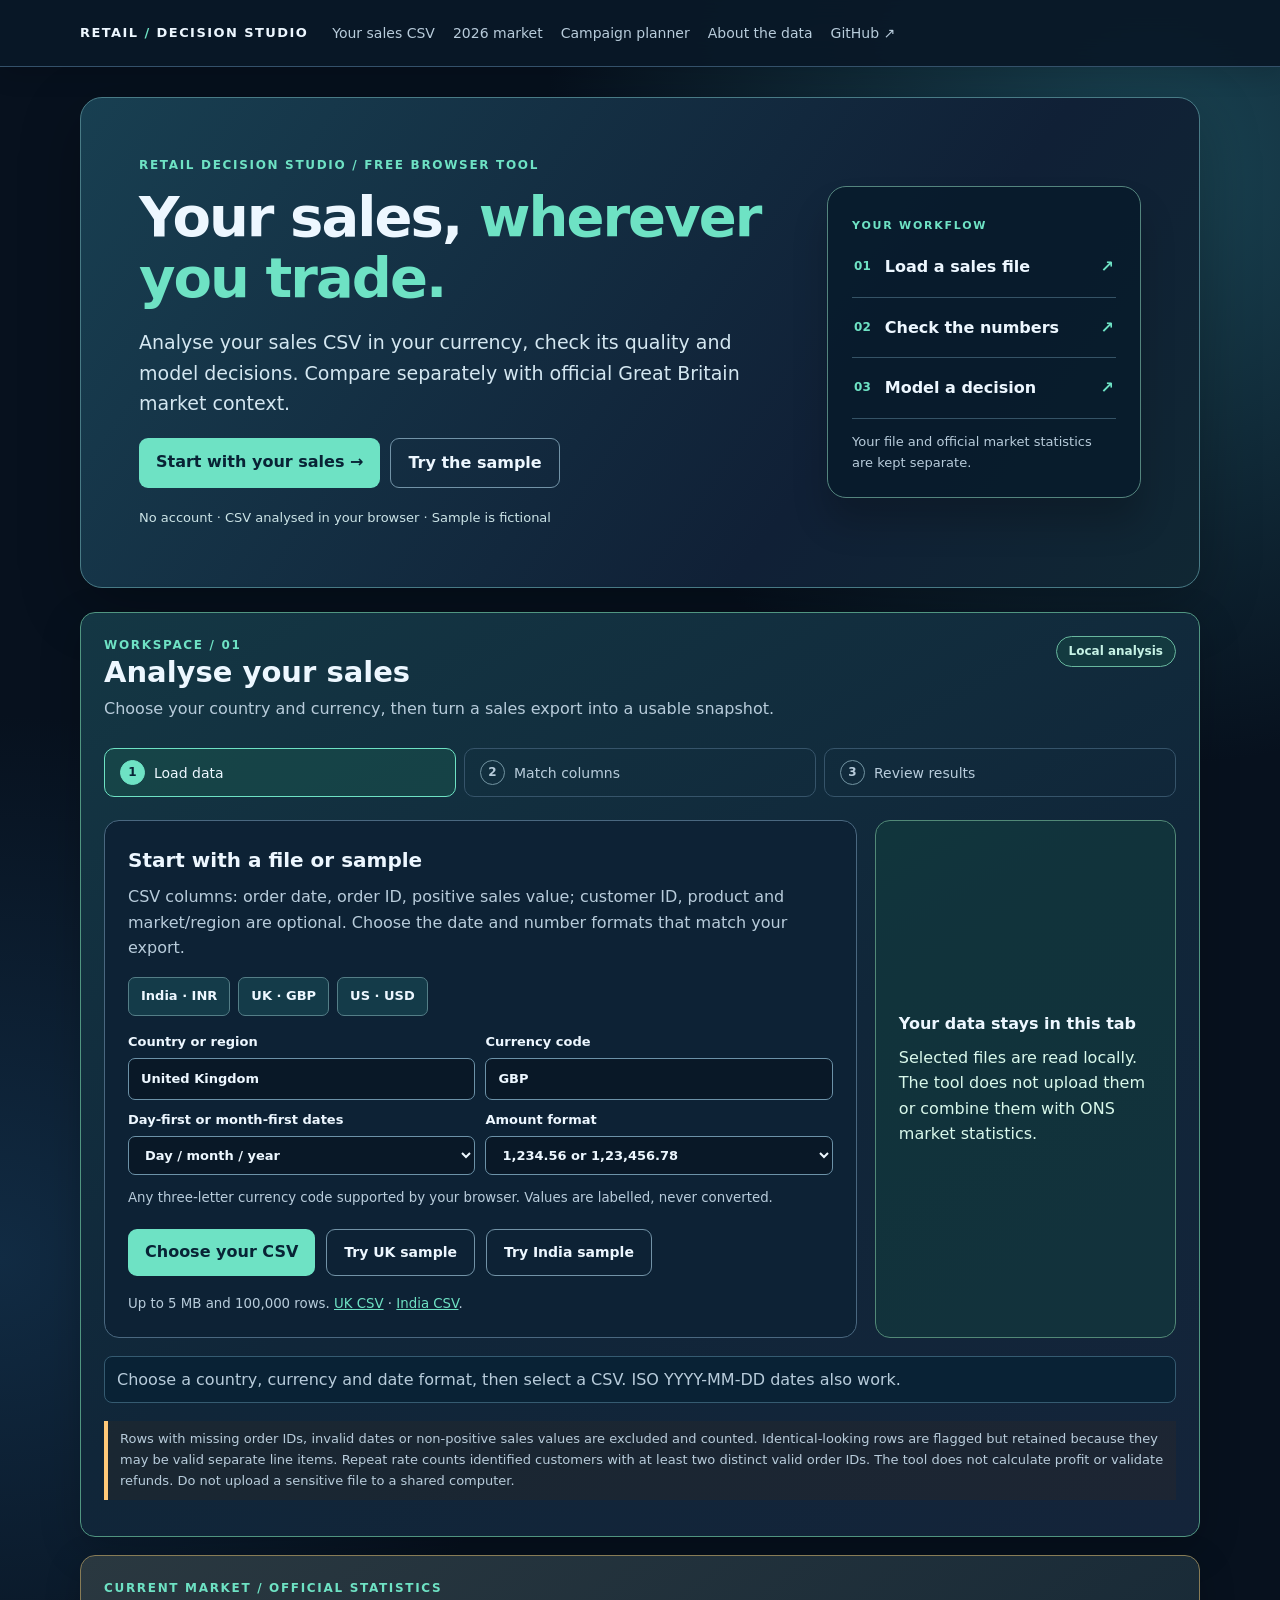
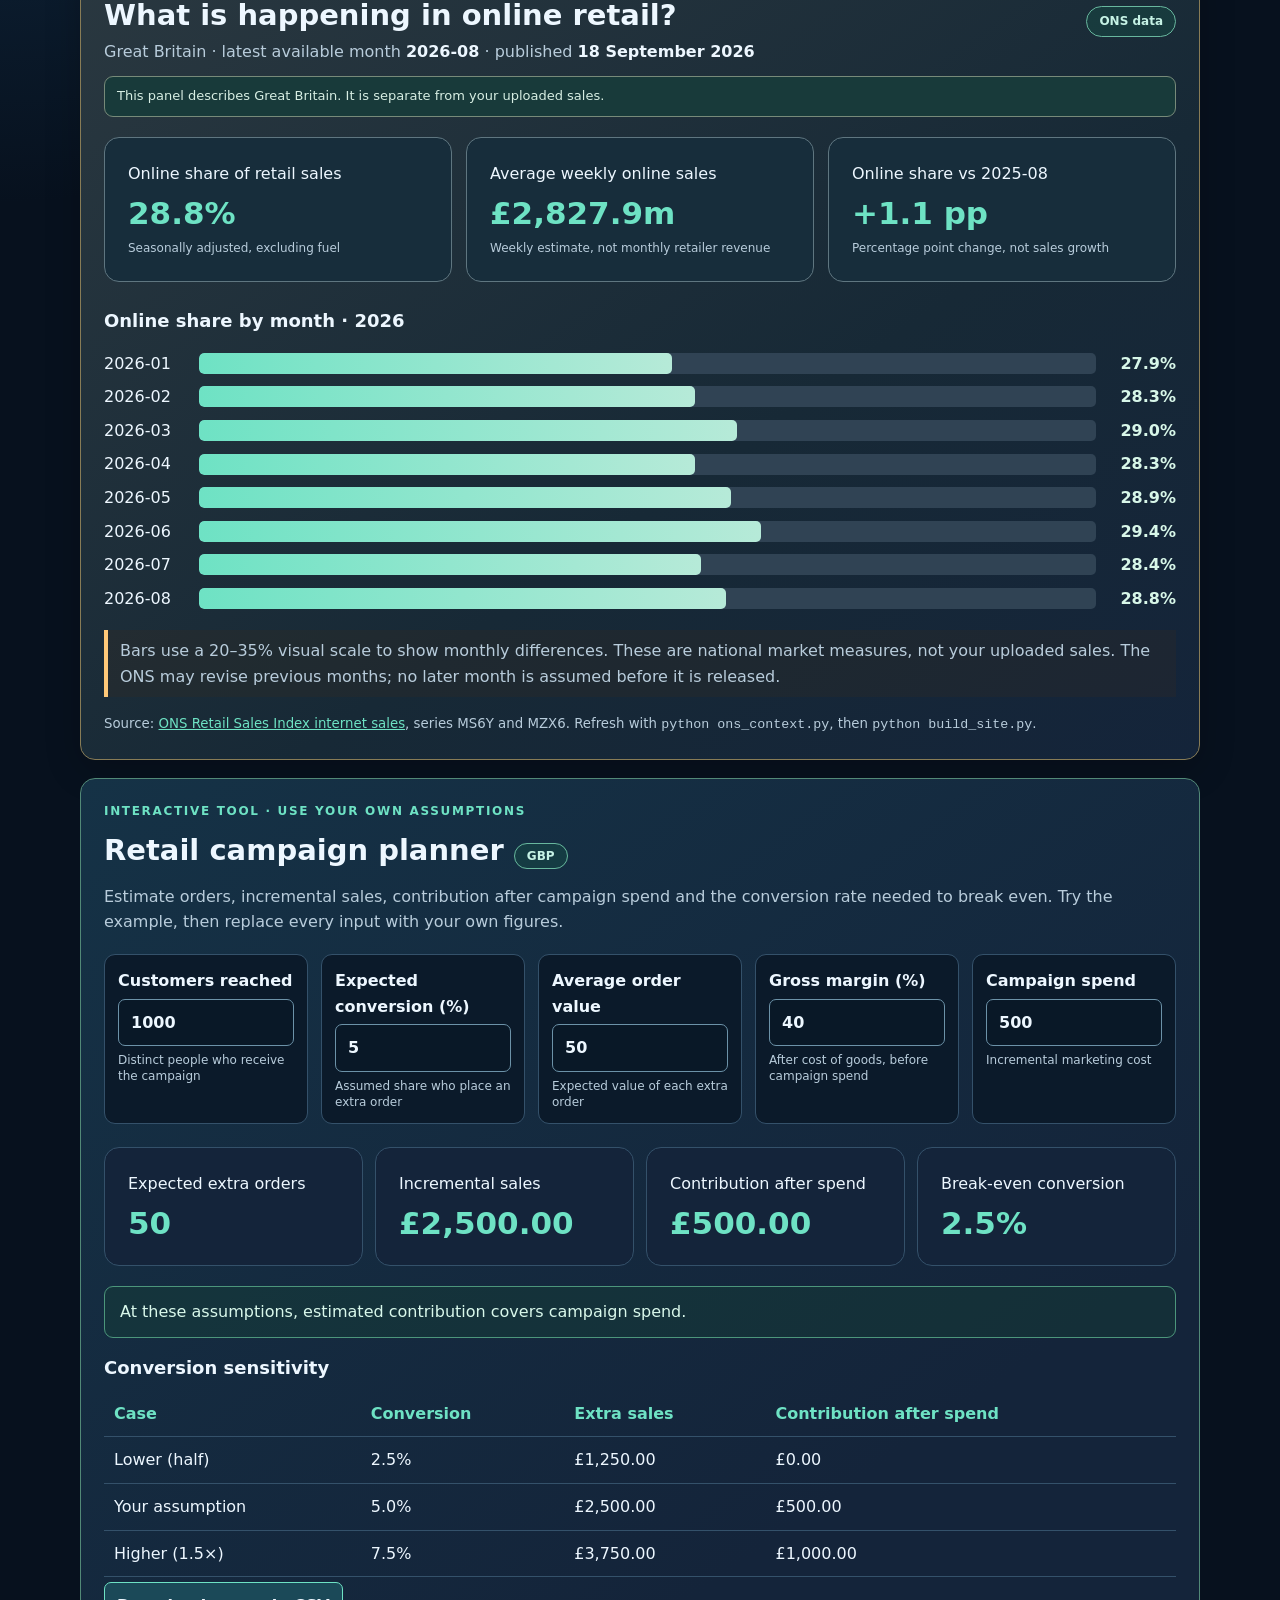
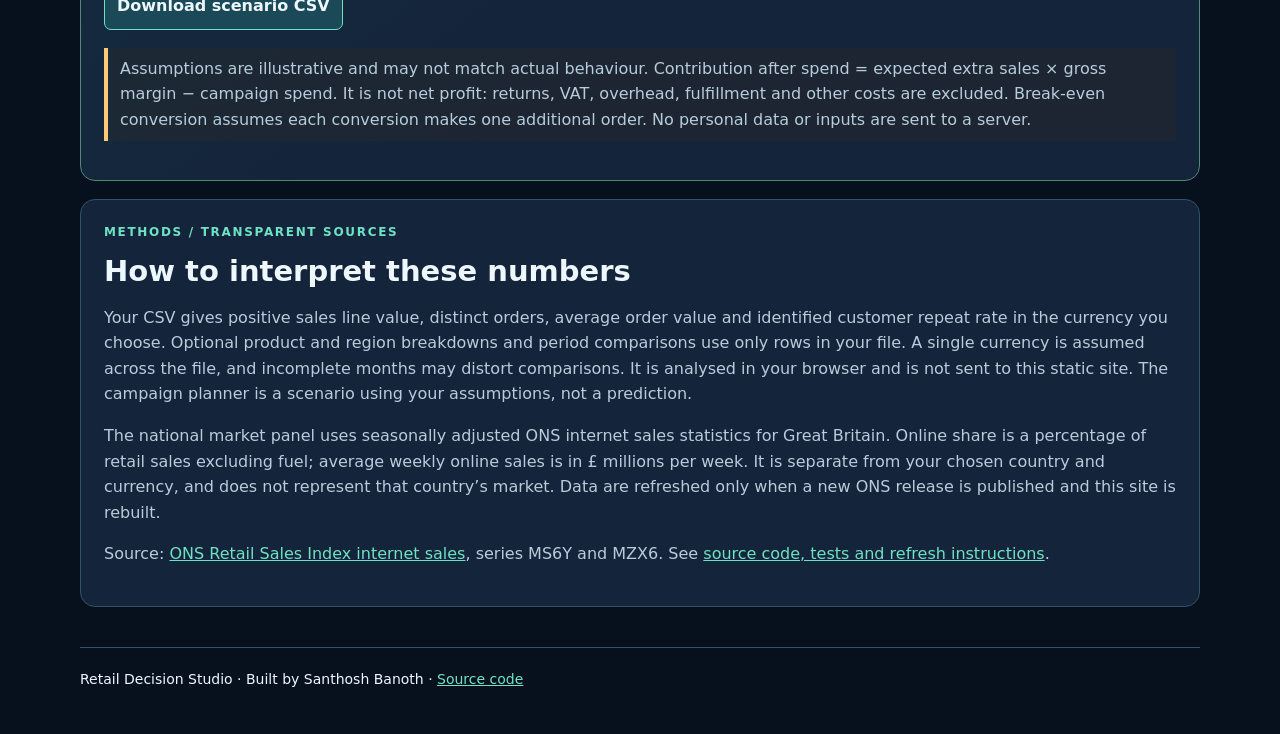
==== report.html @ 183ad66c "Add decision brief and product-region sales breakdowns" ====
<!doctype html><html lang="en"><head><meta charset="utf-8"><meta name="viewport" content="width=device-width, initial-scale=1"><meta name="description" content="Analyse sales from any country in your own currency, explore official Great Britain market context, and model a campaign scenario."><title>Retail Decision Studio · Your sales and current market</title><link rel="stylesheet" href="style.css?v=decision-2026-09"></head><body>
<a class="skip" href="#main">Skip to content</a><header class="topbar"><div class="topbar-inner"><a class="brand" href="#overview">RETAIL<span> / </span>DECISION STUDIO</a><nav aria-label="Main navigation"><a href="#your-data">Your sales CSV</a><a href="#current-market">2026 market</a><a href="#scenario">Campaign planner</a><a href="#about">About the data</a><a href="https://github.com/Banoth281/retail-growth-retention-decision-studio">GitHub ↗</a></nav></div></header>
<main id="main"><div class="hero" id="overview"><div class="hero-copy"><p class="eyebrow">Retail Decision Studio / free browser tool</p><h1>Your sales, <em>wherever you trade.</em></h1><p class="lede">Analyse your sales CSV in your currency, check its quality and model decisions. Compare separately with official Great Britain market context.</p><div class="actions"><a class="button" href="#your-data">Start with your sales →</a><a class="button secondary" href="#your-data" id="hero-sample">Try the sample</a></div><p class="hero-trust">No account · CSV analysed in your browser · Sample is fictional</p></div><div class="hero-preview" aria-label="What the product includes"><span class="preview-label">YOUR WORKFLOW</span><div class="preview-row"><span class="preview-index">01</span><span>Load a sales file</span><span class="preview-mark">↗</span></div><div class="preview-row"><span class="preview-index">02</span><span>Check the numbers</span><span class="preview-mark">↗</span></div><div class="preview-row"><span class="preview-index">03</span><span>Model a decision</span><span class="preview-mark">↗</span></div><p>Your file and official market statistics are kept separate.</p></div></div>
<section id="your-data" class="own-tool"><div class="section-heading"><div><p class="eyebrow">Workspace / 01</p><h2>Analyse your sales</h2><p>Choose your country and currency, then turn a sales export into a usable snapshot.</p></div><span class="tool-badge">Local analysis</span></div><ol class="steps" aria-label="Analysis steps"><li id="step-load" class="active"><span>1</span> Load data</li><li id="step-map"><span>2</span> Match columns</li><li id="step-review"><span>3</span> Review results</li></ol>
<div class="upload-panel"><div><h3>Start with a file or sample</h3><p>CSV columns: order date, order ID, positive sales value; customer ID, product and market/region are optional. Choose the date and number formats that match your export.</p><div class="preset-actions"><button type="button" data-country-preset="India" data-currency="INR" data-date-format="DMY">India · INR</button><button type="button" data-country-preset="United Kingdom" data-currency="GBP" data-date-format="DMY">UK · GBP</button><button type="button" data-country-preset="United States" data-currency="USD" data-date-format="MDY">US · USD</button></div><div class="global-fields"><label>Country or region<input id="country-name" type="text" value="United Kingdom" maxlength="80" placeholder="e.g. India"></label><label>Currency code<input id="currency-code" type="text" value="GBP" maxlength="3" placeholder="e.g. INR" aria-describedby="currency-help"></label><label>Day-first or month-first dates<select id="date-format"><option value="DMY">Day / month / year</option><option value="MDY">Month / day / year</option></select></label><label>Amount format<select id="number-format"><option value="dot">1,234.56 or 1,23,456.78</option><option value="comma">1.234,56</option></select></label></div><small id="currency-help">Any three-letter currency code supported by your browser. Values are labelled, never converted.</small><div class="upload-actions"><label class="file-button" for="sales-file">Choose your CSV<input id="sales-file" type="file" accept=".csv,text/csv"></label><button id="load-sample" class="button secondary" type="button">Try UK sample</button><button id="load-india-sample" class="button secondary" type="button">Try India sample</button></div><small>Up to 5 MB and 100,000 rows. <a href="sample_sales.csv" download>UK CSV</a> · <a href="sample_india_sales.csv" download>India CSV</a>.</small></div><div class="privacy"><strong>Your data stays in this tab</strong><p>Selected files are read locally. The tool does not upload them or combine them with ONS market statistics.</p></div></div>
<p id="csv-status" role="status" aria-live="polite">Choose a country, currency and date format, then select a CSV. ISO YYYY-MM-DD dates also work.</p>
<div id="csv-mapping" class="workspace-panel" hidden><p class="eyebrow">Step 2 / check the mapping</p><h3>Match your columns</h3><p>We made a best guess. Confirm each field before calculating.</p><div class="planner-fields"><label>Order date <select id="column-date"></select></label><label>Order ID <select id="column-order"></select></label><label>Sales value <select id="column-value"></select></label><label>Customer ID (optional) <select id="column-customer"></select></label><label>Product (optional) <select id="column-product"></select></label><label>Market / region (optional) <select id="column-market"></select></label></div><button id="own-run" type="button">Analyse sales →</button></div>
<div id="own-results" class="workspace-panel" hidden><div class="results-heading"><div><p class="eyebrow">Step 3 / decision snapshot</p><h3>Your sales summary</h3><small id="own-source"></small></div><span class="tool-badge">Ready to review</span></div><div class="planner-results"><div class="card">Positive sales value<div class="value" id="own-revenue"></div></div><div class="card">Distinct orders<div class="value" id="own-orders"></div></div><div class="card">Average order value<div class="value" id="own-aov"></div></div><div class="card">Identified customer repeat rate<div class="value" id="own-repeat"></div></div></div><p id="own-insight" class="planner-insight"></p><h3>Monthly positive sales value</h3><div id="own-bars" class="bars" role="img" aria-label="Monthly positive sales value from the selected CSV"></div><h3>Latest recorded periods</h3><p id="own-period" class="period-card"></p><div class="breakdown-grid"><div id="own-products-section" hidden><h3>Top products by sales value</h3><div class="table-scroll"><table><thead><tr><th>Product</th><th>Positive sales value</th></tr></thead><tbody id="own-products"></tbody></table></div></div><div id="own-markets-section" hidden><h3>Top markets / regions</h3><div class="table-scroll"><table><thead><tr><th>Market / region</th><th>Positive sales value</th></tr></thead><tbody id="own-markets"></tbody></table></div></div></div><h3>Data checks</h3><p id="own-quality"></p><div class="result-actions"><button id="own-export" type="button" disabled>Download monthly summary CSV</button><button id="own-brief" type="button" disabled>Download decision brief</button><button id="use-my-aov" class="button secondary" type="button">Use my order value in planner →</button></div></div>
<p class="note">Rows with missing order IDs, invalid dates or non-positive sales values are excluded and counted. Identical-looking rows are flagged but retained because they may be valid separate line items. Repeat rate counts identified customers with at least two distinct valid order IDs. The tool does not calculate profit or validate refunds. Do not upload a sensitive file to a shared computer.</p></section>
<section id="current-market" class="market-now"><div class="section-heading"><div><p class="eyebrow">Current market / official statistics</p><h2>What is happening in online retail?</h2><p>Great Britain · latest available month <strong>2026-08</strong> · published <strong>18 September 2026</strong></p></div><span class="tool-badge">ONS data</span></div><p id="market-scope" class="market-scope">This panel describes Great Britain. It is separate from your uploaded sales.</p><div class="cards"><div class="card">Online share of retail sales<div class="value">28.8%</div><small>Seasonally adjusted, excluding fuel</small></div><div class="card">Average weekly online sales<div class="value">£2,827.9m</div><small>Weekly estimate, not monthly retailer revenue</small></div><div class="card">Online share vs 2025-08<div class="value">+1.1 pp</div><small>Percentage point change, not sales growth</small></div></div><h3>Online share by month · 2026</h3><div class="bars" role="img" aria-label="ONS online share of retail sales by month in 2026, bar scale 20 to 35 percent"><div class="barrow"><span>2026-01</span><div class="bartrack"><div class="barfill" style="width:52.7%"></div></div><span class="barvalue">27.9%</span></div><div class="barrow"><span>2026-02</span><div class="bartrack"><div class="barfill" style="width:55.3%"></div></div><span class="barvalue">28.3%</span></div><div class="barrow"><span>2026-03</span><div class="bartrack"><div class="barfill" style="width:60.0%"></div></div><span class="barvalue">29.0%</span></div><div class="barrow"><span>2026-04</span><div class="bartrack"><div class="barfill" style="width:55.3%"></div></div><span class="barvalue">28.3%</span></div><div class="barrow"><span>2026-05</span><div class="bartrack"><div class="barfill" style="width:59.3%"></div></div><span class="barvalue">28.9%</span></div><div class="barrow"><span>2026-06</span><div class="bartrack"><div class="barfill" style="width:62.7%"></div></div><span class="barvalue">29.4%</span></div><div class="barrow"><span>2026-07</span><div class="bartrack"><div class="barfill" style="width:56.0%"></div></div><span class="barvalue">28.4%</span></div><div class="barrow"><span>2026-08</span><div class="bartrack"><div class="barfill" style="width:58.7%"></div></div><span class="barvalue">28.8%</span></div></div><p class="note">Bars use a 20–35% visual scale to show monthly differences. These are national market measures, not your uploaded sales. The ONS may revise previous months; no later month is assumed before it is released.</p><small>Source: <a href="https://www.ons.gov.uk/businessindustryandtrade/retailindustry/datasets/retailsalesindexinternetsales">ONS Retail Sales Index internet sales</a>, series MS6Y and MZX6. Refresh with <code>python ons_context.py</code>, then <code>python build_site.py</code>.</small></section>
<section id="scenario" class="planner"><p class="eyebrow">Interactive tool · use your own assumptions</p><h2>Retail campaign planner <span id="planner-currency" class="tool-badge">GBP</span></h2><p>Estimate orders, incremental sales, contribution after campaign spend and the conversion rate needed to break even. Try the example, then replace every input with your own figures.</p>
<div class="planner-fields"><label>Customers reached<input id="reached" type="number" min="0" max="10000000" step="1" value="1000"><small>Distinct people who receive the campaign</small></label><label>Expected conversion (%)<input id="conversion" type="number" min="0" max="100" step="0.1" value="5"><small>Assumed share who place an extra order</small></label><label>Average order value <input id="basket" type="number" min="0" max="1000000" step="0.01" value="50"><small>Expected value of each extra order</small></label><label>Gross margin (%)<input id="margin" type="number" min="0" max="100" step="0.1" value="40"><small>After cost of goods, before campaign spend</small></label><label>Campaign spend <input id="spend" type="number" min="0" max="100000000" step="0.01" value="500"><small>Incremental marketing cost</small></label></div>
<p id="planner-error" role="alert" hidden>Enter valid numbers within the ranges shown.</p><div class="planner-results" aria-live="polite"><div class="card">Expected extra orders<div id="orders" class="value">50</div></div><div class="card">Incremental sales<div id="estimate" class="value">£2,500.00</div></div><div class="card">Contribution after spend<div id="net" class="value">£500.00</div></div><div class="card">Break-even conversion<div id="break-even" class="value">2.5%</div></div></div><p id="planner-insight" class="planner-insight">At these assumptions, estimated contribution covers campaign spend.</p>
<h3>Conversion sensitivity</h3><div class="table-scroll"><table><thead><tr><th>Case</th><th>Conversion</th><th>Extra sales</th><th>Contribution after spend</th></tr></thead><tbody id="sensitivity"></tbody></table></div><button id="planner-export" type="button">Download scenario CSV</button><p class="note">Assumptions are illustrative and may not match actual behaviour. Contribution after spend = expected extra sales × gross margin − campaign spend. It is not net profit: returns, VAT, overhead, fulfillment and other costs are excluded. Break-even conversion assumes each conversion makes one additional order. No personal data or inputs are sent to a server.</p></section>
<section id="about"><p class="eyebrow">Methods / transparent sources</p><h2>How to interpret these numbers</h2><p>Your CSV gives positive sales line value, distinct orders, average order value and identified customer repeat rate in the currency you choose. Optional product and region breakdowns and period comparisons use only rows in your file. A single currency is assumed across the file, and incomplete months may distort comparisons. It is analysed in your browser and is not sent to this static site. The campaign planner is a scenario using your assumptions, not a prediction.</p><p>The national market panel uses seasonally adjusted ONS internet sales statistics for Great Britain. Online share is a percentage of retail sales excluding fuel; average weekly online sales is in £ millions per week. It is separate from your chosen country and currency, and does not represent that country’s market. Data are refreshed only when a new ONS release is published and this site is rebuilt.</p><p>Source: <a href="https://www.ons.gov.uk/businessindustryandtrade/retailindustry/datasets/retailsalesindexinternetsales">ONS Retail Sales Index internet sales</a>, series MS6Y and MZX6. See <a href="https://github.com/Banoth281/retail-growth-retention-decision-studio">source code, tests and refresh instructions</a>.</p></section></main><footer>Retail Decision Studio · Built by Santhosh Banoth · <a href="https://github.com/Banoth281/retail-growth-retention-decision-studio">Source code</a></footer><script src="campaign.js?v=decision-2026-09"></script><script src="your_data.js?v=decision-2026-09"></script></body></html>
---- style.css ----
:root{color-scheme:dark;--bg:#07111e;--surface:#14243a;--surface2:#1b3048;--line:#34516a;--text:#edf7ff;--muted:#b8ccdb;--accent:#6ee2c4;--amber:#ffc979}
*{box-sizing:border-box}html{scroll-behavior:smooth;scroll-padding-top:92px}body{margin:0;background:radial-gradient(circle at 86% 0%,#153450 0,transparent 36rem),var(--bg);color:var(--text);font:16px/1.6 system-ui,-apple-system,Segoe UI,sans-serif}main,.topbar-inner,footer{width:min(1120px,calc(100% - 40px));margin:auto}a{color:var(--accent)}a:hover{text-decoration-thickness:2px}a:focus-visible,button:focus-visible,select:focus-visible,input:focus-visible{outline:3px solid var(--amber);outline-offset:3px}.skip{position:absolute;left:-9999px;top:10px;background:var(--accent);color:#062338;padding:10px;z-index:20}.skip:focus{left:10px}.topbar{position:sticky;top:0;z-index:10;background:#091827ee;border-bottom:1px solid var(--line);backdrop-filter:blur(14px)}.topbar-inner{display:flex;align-items:center;gap:24px;min-height:66px}.brand{color:var(--text);font-weight:800;text-decoration:none;white-space:nowrap;letter-spacing:.02em}.brand span{color:var(--accent)}nav{display:flex;gap:18px;align-items:center;overflow-x:auto;white-space:nowrap}nav a{color:var(--muted);text-decoration:none;font-size:14px}nav a:hover{color:var(--accent)}.hero{margin:45px 0 30px;padding:42px;border:1px solid var(--line);border-radius:22px;background:linear-gradient(125deg,#193854,#102034 68%,#152b3d);box-shadow:0 18px 60px #0004}.eyebrow{font-size:12px;font-weight:800;letter-spacing:.14em;text-transform:uppercase;color:var(--accent);margin:0 0 12px}h1{font-size:clamp(32px,5vw,56px);line-height:1.08;letter-spacing:-.035em;margin:0 0 16px;max-width:780px}h2{font-size:clamp(23px,3vw,29px);line-height:1.2;margin:0 0 13px}h3{margin:0 0 8px;font-size:18px}.lede{font-size:19px;max-width:760px;color:#d4e7f1}.taglist,.actions{display:flex;gap:10px;flex-wrap:wrap;margin:20px 0}.tag{padding:5px 11px;border:1px solid #5c8498;border-radius:100px;color:#d6e7ee;font-size:13px}.button{display:inline-block;padding:11px 17px;background:var(--accent);color:#082335;border-radius:9px;text-decoration:none;font-weight:750}.button.secondary{background:transparent;color:var(--text);border:1px solid #7293a7}.button:hover{filter:brightness(1.12)}.section-lead{color:var(--muted)}.cards{display:flex;flex-wrap:wrap;gap:14px}.card,section{background:var(--surface);border:1px solid var(--line);border-radius:15px;padding:23px;margin:18px 0}.cards .card{min-width:190px;flex:1;margin:0}.value{font-size:clamp(24px,3vw,31px);line-height:1.25;color:var(--accent);font-weight:800;margin-top:7px;word-break:break-word}.summary-grid{display:grid;grid-template-columns:repeat(3,minmax(0,1fr));gap:14px}.summary-grid article{border:1px solid var(--line);border-radius:13px;padding:20px;background:var(--surface2)}.summary-grid p{margin:0;color:var(--muted)}.summary-grid .number{color:var(--accent);font-size:13px;font-weight:800;letter-spacing:.12em}p,small{color:var(--muted)}strong{color:var(--text)}small{display:block;line-height:1.6}img{width:100%;height:auto;border-radius:8px}.table-scroll{overflow-x:auto}table{border-collapse:collapse;width:100%;min-width:560px}th,td{padding:10px;border-bottom:1px solid var(--line);text-align:left}th{color:var(--accent)}.note{border-left:4px solid var(--amber);padding:8px 12px;background:#342a2044}.bars{display:grid;gap:8px;margin:15px 0}.barrow{display:grid;grid-template-columns:80px 1fr 130px;gap:10px;align-items:center}.bartrack{height:16px;background:#30435c;border-radius:5px;overflow:hidden}.barfill{height:100%;background:var(--accent);border-radius:5px}.barvalue{text-align:right;font-variant-numeric:tabular-nums}label{display:block;margin:12px 0;font-weight:650}input,select,button{display:block;margin-top:5px;padding:10px 12px;background:#091827;color:var(--text);border:1px solid #6c92a8;border-radius:7px;font:inherit}input{width:170px;max-width:100%}select{min-width:160px;max-width:100%}button{cursor:pointer;background:#1b4958;border-color:var(--accent);font-weight:700}.estimate{font-size:28px;color:var(--accent);font-weight:800}footer{border-top:1px solid var(--line);margin-top:40px;padding:20px 0 45px;font-size:14px}
@media(max-width:720px){main,.topbar-inner,footer{width:min(100% - 28px,1120px)}.topbar-inner{display:block;padding:10px 0}.brand{display:block;margin-bottom:4px}nav{gap:15px;padding-bottom:4px}.hero{padding:25px;margin-top:22px}.summary-grid{grid-template-columns:1fr}.barrow{grid-template-columns:65px 1fr 90px;gap:5px;font-size:12px}.card,section{padding:18px}.cards .card{min-width:145px}}
@media(prefers-reduced-motion:reduce){html{scroll-behavior:auto}}
.planner{background:linear-gradient(145deg,#153246,#14243a 70%);border-color:#528977}.planner-fields{display:grid;grid-template-columns:repeat(auto-fit,minmax(175px,1fr));gap:13px}.planner-fields label{margin:3px 0;padding:13px;border:1px solid var(--line);border-radius:11px;background:#0b1a2a}.planner-fields small{font-size:12px;font-weight:400;line-height:1.35;margin-top:6px}.planner-fields input{width:100%}.planner-results{display:grid;grid-template-columns:repeat(auto-fit,minmax(180px,1fr));gap:12px;margin:20px 0}.planner-results .card{margin:0;min-width:0}.planner-insight{border:1px solid #4c967b;border-radius:9px;background:#16463355;padding:12px 15px;color:#d9f8eb}.planner-insight.negative{border-color:#bb7466;background:#5b2d2d66;color:#ffe5dc}button:disabled{opacity:.5;cursor:not-allowed}#planner-error{color:#ffd5cb;font-weight:700}.planner .note{margin-top:18px}
.own-tool{border-color:#5486a2;background:linear-gradient(145deg,#16354b,#14243a 70%)}.upload-row{display:flex;flex-wrap:wrap;align-items:center;gap:20px}.upload-row label{flex:1;min-width:250px}.upload-row input[type=file]{width:100%;max-width:500px;font-size:14px}.privacy{flex:1;min-width:230px;padding:12px;border:1px solid #528977;border-radius:9px;color:#d9f8eb}#csv-status{padding:10px 12px;background:#092235;border-radius:8px}#csv-status.negative{color:#ffd5cb;background:#522c2c}.own-tool .planner-fields{margin:12px 0}.own-tool .planner-fields select{width:100%;min-width:0}.own-tool .planner-results{margin-top:16px}.own-tool .note{margin-top:18px}[hidden]{display:none!important}
/* Product workspace */
body{background:radial-gradient(circle at 90% 4%,#1a4453 0,transparent 38rem),radial-gradient(circle at 0 32%,#112b43 0,transparent 34rem),var(--bg)}
.brand{font-size:13px;letter-spacing:.11em}.topbar{box-shadow:0 8px 24px #0002}
.hero{display:grid;grid-template-columns:minmax(0,1.35fr) minmax(260px,.65fr);gap:36px;align-items:center;margin:30px 0 24px;padding:clamp(28px,5vw,58px);background:linear-gradient(125deg,#183f51,#102036 68%,#102733);border-color:#497b86}
.hero h1{max-width:680px}.hero h1 em{color:var(--accent);font-style:normal}.hero .lede{max-width:650px}.hero-trust{font-size:13px;color:#cce4e7;margin:16px 0 0}
.hero-preview{background:#071a2bcf;border:1px solid #54857e;border-radius:19px;padding:24px;box-shadow:0 25px 35px #0003}.preview-label{color:var(--accent);font-size:11px;font-weight:800;letter-spacing:.16em}.preview-row{display:flex;align-items:center;gap:14px;padding:17px 2px;border-bottom:1px solid #355366;font-weight:700}.preview-index{color:var(--accent);font-size:12px}.preview-mark{margin-left:auto;color:var(--accent)}.hero-preview p{font-size:13px;margin-bottom:0}
.own-tool{border-color:#519681;background:linear-gradient(150deg,#143744,#102639 54%,#14243a);box-shadow:0 12px 42px #0003}.section-heading,.results-heading{display:flex;justify-content:space-between;align-items:start;gap:18px}.section-heading p{margin:0}.section-heading h2{margin-bottom:6px}.tool-badge{white-space:nowrap;border:1px solid #68b79e;color:#c6f2e5;background:#164b4480;border-radius:99px;padding:5px 12px;font-size:12px;font-weight:700}
.steps{display:grid;grid-template-columns:repeat(3,1fr);padding:0;margin:27px 0 23px;list-style:none;gap:8px}.steps li{display:flex;align-items:center;gap:9px;padding:11px 15px;color:#b8ccdb;border:1px solid #36546a;border-radius:10px;font-size:14px}.steps li span{display:inline-grid;place-items:center;width:25px;height:25px;flex:none;border-radius:50%;border:1px solid #7193a1;font-size:12px;font-weight:800}.steps .active{color:#edf7ff;border-color:#6ee2c4;background:#19534d88}.steps .active span,.steps .complete span{background:var(--accent);color:#082335;border-color:var(--accent)}
.upload-panel{display:grid;grid-template-columns:minmax(0,1.5fr) minmax(215px,.6fr);gap:18px;align-items:stretch}.upload-panel>div:first-child,.workspace-panel{border:1px solid #4a6880;border-radius:15px;background:#0d2235;padding:23px}.upload-panel h3{font-size:20px}.upload-panel p{margin:6px 0 14px}.upload-actions,.result-actions{display:flex;align-items:center;gap:11px;flex-wrap:wrap;margin:17px 0}.file-button{position:relative;overflow:hidden;display:inline-flex;align-items:center;min-height:47px;margin:0;padding:9px 17px;border-radius:9px;background:var(--accent);color:#082335;font-weight:800;cursor:pointer}.file-button input{position:absolute;inset:0;width:100%!important;max-width:none!important;height:100%;opacity:0;cursor:pointer}.file-button:focus-within{outline:3px solid var(--amber);outline-offset:3px}.upload-actions button,.result-actions button{margin:0;min-height:47px}.upload-panel .privacy{min-width:0;margin:0;background:#12463f66;border-radius:15px;padding:23px;display:flex;flex-direction:column;justify-content:center}.privacy p{color:#d9f8eb;margin:8px 0 0}.upload-panel small{margin-top:8px}.workspace-panel{margin:18px 0;scroll-margin-top:90px}.workspace-panel>p:not(.eyebrow){margin-top:0}.workspace-panel .planner-fields label{background:#102c3b}.results-heading h3{font-size:22px;margin:0}.own-tool .planner-results .card{background:#193951}.own-tool #own-bars{margin:20px 0 28px}.own-tool #own-quality{background:#112c3a;border:1px solid #365c67;border-radius:10px;padding:14px}.own-tool #csv-status{border:1px solid #355b71;margin:18px 0}.own-tool .note{font-size:13px}.own-tool button.button.secondary{color:var(--text);background:transparent}
@media(max-width:820px){.hero{grid-template-columns:1fr}.hero-preview{display:none}.upload-panel{grid-template-columns:1fr}.steps li{padding:10px;font-size:12px}.section-heading,.results-heading{flex-wrap:wrap}}
@media(max-width:520px){.steps{gap:5px}.steps li{display:block;text-align:center;line-height:1.25}.steps li span{margin:0 auto 6px}.upload-panel>div:first-child,.workspace-panel{padding:17px}.upload-actions>*{width:100%;justify-content:center}.result-actions>*{width:100%}}
.market-now{border-color:#887c56;background:linear-gradient(145deg,#2a3840,#172936 60%,#14243a);box-shadow:0 10px 36px #0003}.market-now .section-heading{align-items:center}.market-now .cards{margin:20px 0 25px}.market-now .card{background:#172d3b;border-color:#5f7680}.market-now .card small{font-size:12px;margin-top:6px}.market-now h3{margin-top:20px}.market-now .bartrack{height:21px;background:#304354}.market-now .barfill{background:linear-gradient(90deg,#6ee2c4,#b6ead8)}.market-now .barrow{grid-template-columns:85px 1fr 70px}.market-now .barvalue{font-weight:750;color:#d8f7e9}.market-now .note{margin-top:19px}
.preset-actions{display:flex;flex-wrap:wrap;gap:8px;margin:16px 0}.preset-actions button{margin:0;padding:8px 12px;border-color:#547e87;background:#143b49;font-size:13px}.preset-actions button:hover{background:#1b5d5a}.global-fields{display:grid;grid-template-columns:repeat(2,minmax(0,1fr));gap:10px;margin:12px 0}.global-fields label{margin:0;font-size:13px;font-weight:700}.global-fields input,.global-fields select{width:100%;min-width:0;max-width:none}.global-fields #currency-code{text-transform:uppercase}.upload-panel .upload-actions{margin-top:20px}.upload-panel .upload-actions button{font-size:14px}.own-tool #own-bars .barrow{grid-template-columns:80px 1fr 150px}
@media(max-width:520px){.global-fields{grid-template-columns:1fr}.own-tool #own-bars .barrow{grid-template-columns:65px 1fr 96px}}
.market-scope{margin:12px 0;padding:9px 12px;border:1px solid #778a79;border-radius:9px;background:#183a3a;color:#d7eee3;font-size:13px}

.period-card{border:1px solid #4e8b87;background:#143c46;padding:16px;border-radius:12px;color:#e4f5f4}.breakdown-grid{display:grid;grid-template-columns:repeat(auto-fit,minmax(280px,1fr));gap:18px;margin:20px 0}.breakdown-grid>div{background:#102c3b;padding:17px;border:1px solid #3b6370;border-radius:12px}.breakdown-grid table{min-width:0}.breakdown-grid td:last-child{text-align:right;font-variant-numeric:tabular-nums}.breakdown-grid th:last-child{text-align:right}.breakdown-grid td{overflow-wrap:anywhere}
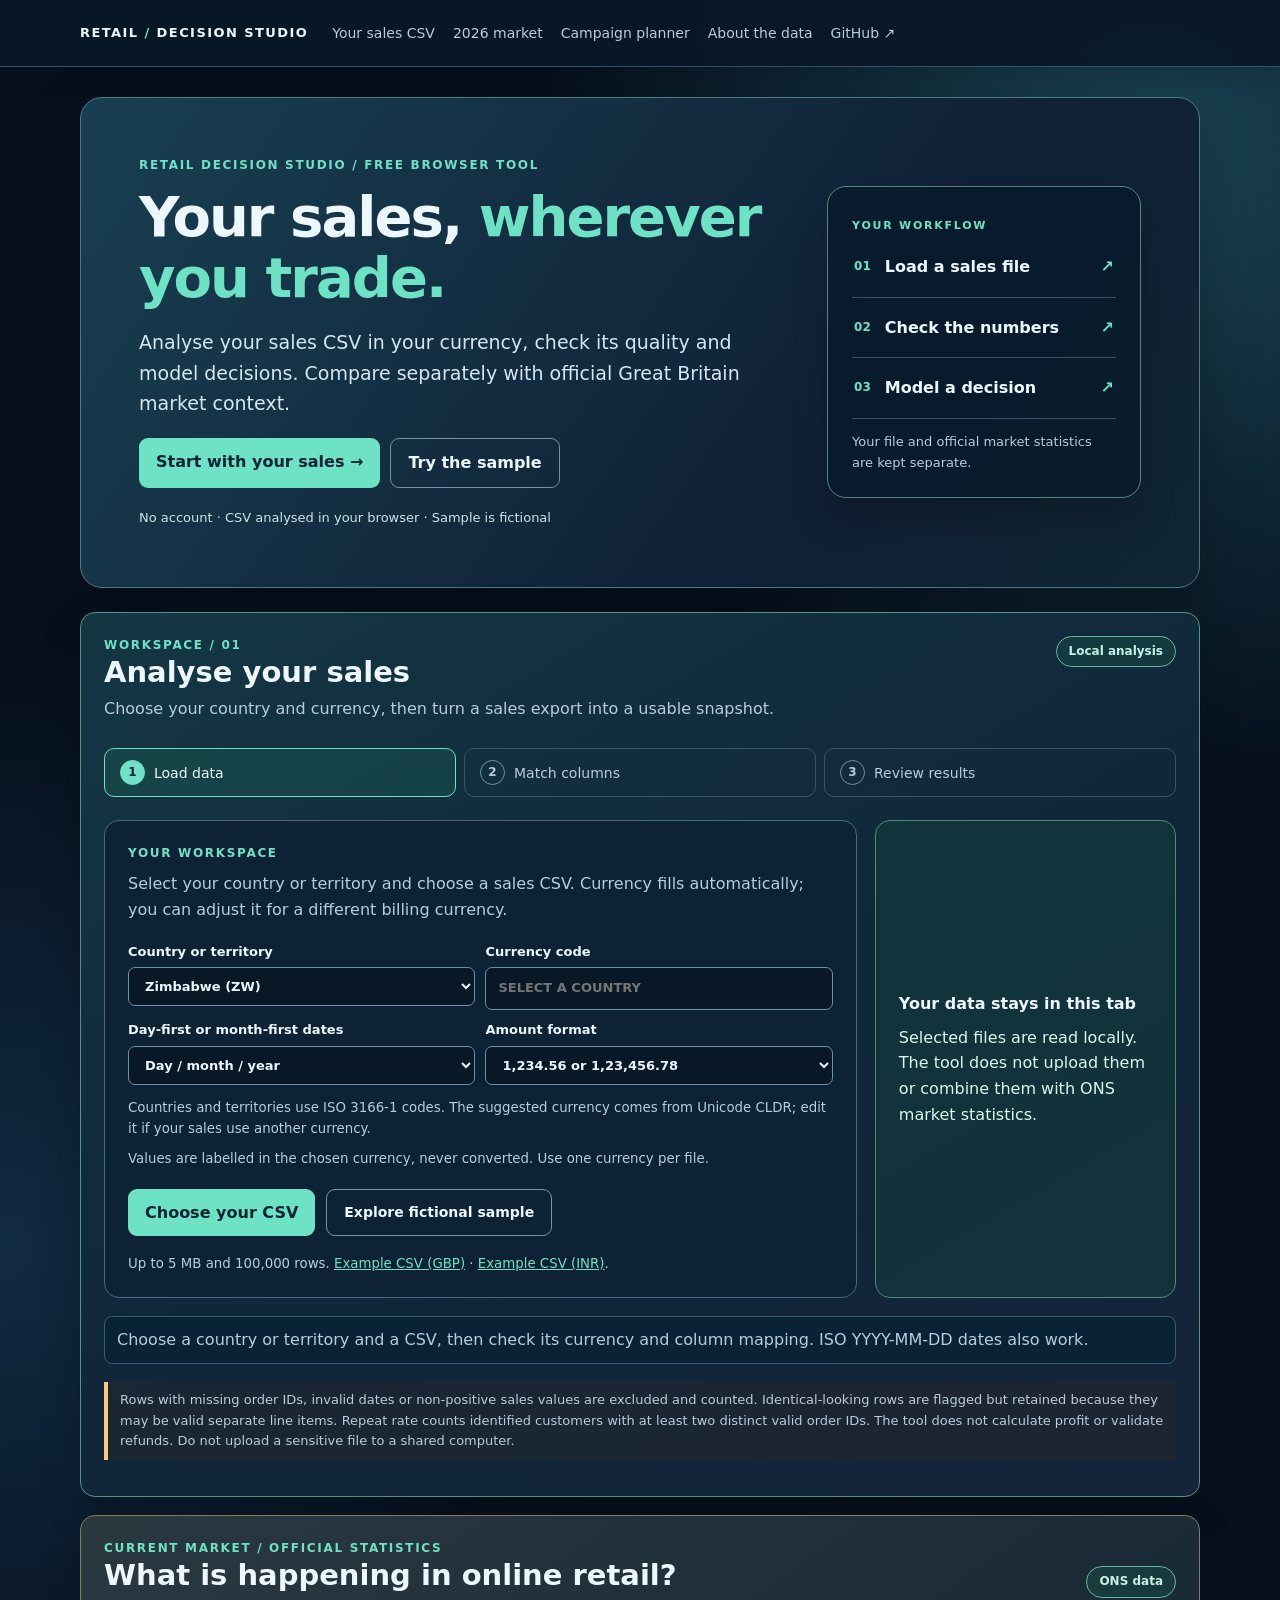
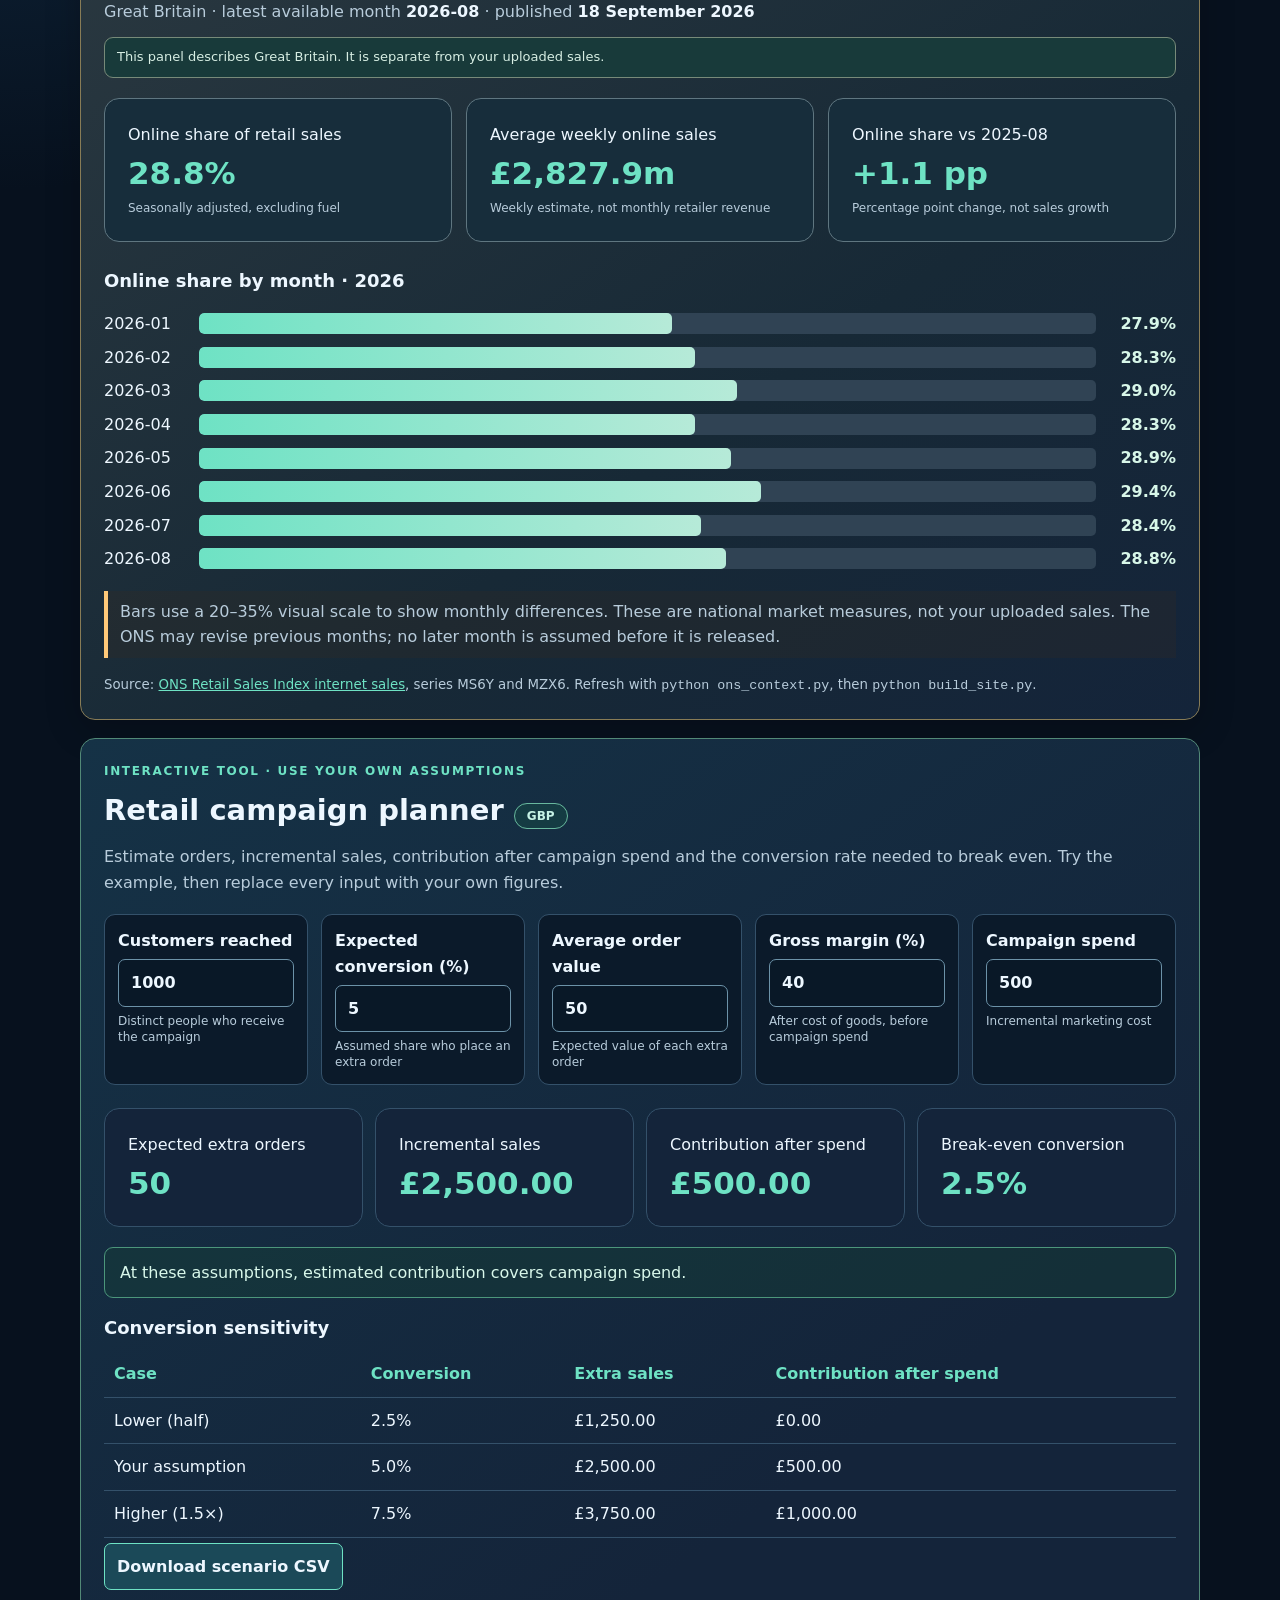
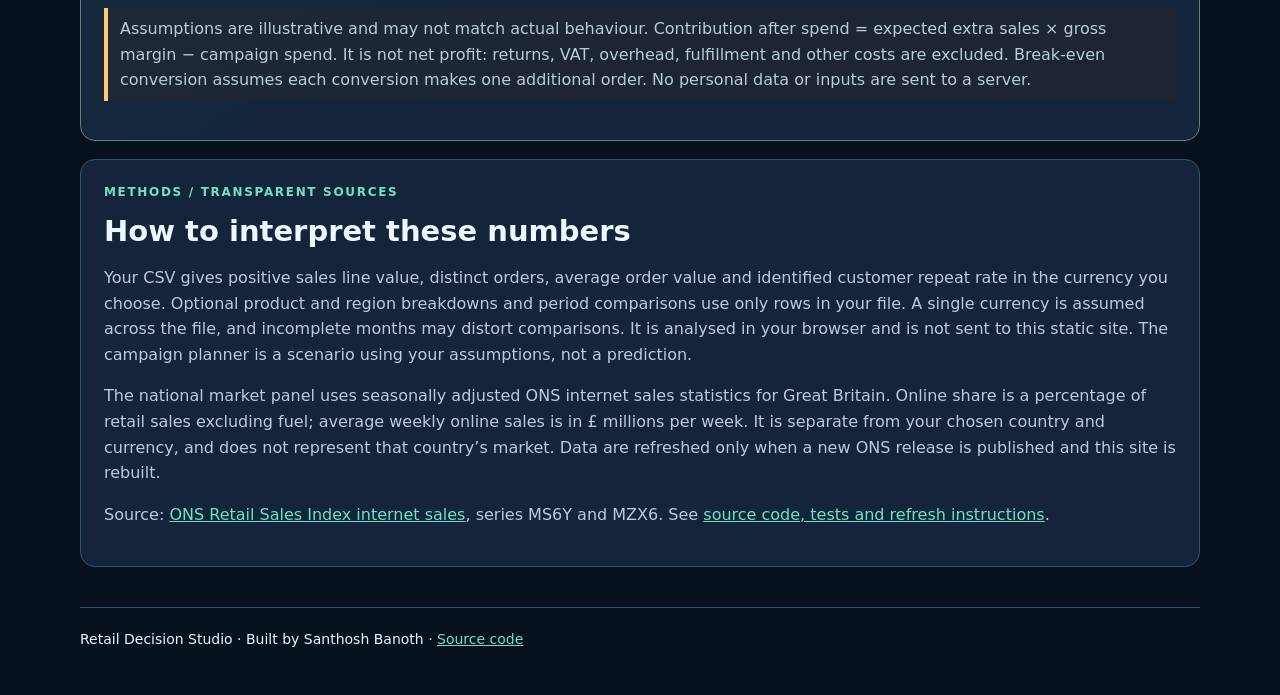
==== commit 4a614bd5: "Offer all countries with automatic editable currency suggestions" ====
--- a/report.html
+++ b/report.html
@@ -1,9 +1,9 @@
-<!doctype html><html lang="en"><head><meta charset="utf-8"><meta name="viewport" content="width=device-width, initial-scale=1"><meta name="description" content="Analyse sales from any country in your own currency, explore official Great Britain market context, and model a campaign scenario."><title>Retail Decision Studio · Your sales and current market</title><link rel="stylesheet" href="style.css?v=decision-2026-09"></head><body>
+<!doctype html><html lang="en"><head><meta charset="utf-8"><meta name="viewport" content="width=device-width, initial-scale=1"><meta name="description" content="Analyse sales from any country in your own currency, explore official Great Britain market context, and model a campaign scenario."><title>Retail Decision Studio · Your sales and current market</title><link rel="stylesheet" href="style.css?v=country-2026-09"></head><body>
 <a class="skip" href="#main">Skip to content</a><header class="topbar"><div class="topbar-inner"><a class="brand" href="#overview">RETAIL<span> / </span>DECISION STUDIO</a><nav aria-label="Main navigation"><a href="#your-data">Your sales CSV</a><a href="#current-market">2026 market</a><a href="#scenario">Campaign planner</a><a href="#about">About the data</a><a href="https://github.com/Banoth281/retail-growth-retention-decision-studio">GitHub ↗</a></nav></div></header>
 <main id="main"><div class="hero" id="overview"><div class="hero-copy"><p class="eyebrow">Retail Decision Studio / free browser tool</p><h1>Your sales, <em>wherever you trade.</em></h1><p class="lede">Analyse your sales CSV in your currency, check its quality and model decisions. Compare separately with official Great Britain market context.</p><div class="actions"><a class="button" href="#your-data">Start with your sales →</a><a class="button secondary" href="#your-data" id="hero-sample">Try the sample</a></div><p class="hero-trust">No account · CSV analysed in your browser · Sample is fictional</p></div><div class="hero-preview" aria-label="What the product includes"><span class="preview-label">YOUR WORKFLOW</span><div class="preview-row"><span class="preview-index">01</span><span>Load a sales file</span><span class="preview-mark">↗</span></div><div class="preview-row"><span class="preview-index">02</span><span>Check the numbers</span><span class="preview-mark">↗</span></div><div class="preview-row"><span class="preview-index">03</span><span>Model a decision</span><span class="preview-mark">↗</span></div><p>Your file and official market statistics are kept separate.</p></div></div>
 <section id="your-data" class="own-tool"><div class="section-heading"><div><p class="eyebrow">Workspace / 01</p><h2>Analyse your sales</h2><p>Choose your country and currency, then turn a sales export into a usable snapshot.</p></div><span class="tool-badge">Local analysis</span></div><ol class="steps" aria-label="Analysis steps"><li id="step-load" class="active"><span>1</span> Load data</li><li id="step-map"><span>2</span> Match columns</li><li id="step-review"><span>3</span> Review results</li></ol>
-<div class="upload-panel"><div><h3>Start with a file or sample</h3><p>CSV columns: order date, order ID, positive sales value; customer ID, product and market/region are optional. Choose the date and number formats that match your export.</p><div class="preset-actions"><button type="button" data-country-preset="India" data-currency="INR" data-date-format="DMY">India · INR</button><button type="button" data-country-preset="United Kingdom" data-currency="GBP" data-date-format="DMY">UK · GBP</button><button type="button" data-country-preset="United States" data-currency="USD" data-date-format="MDY">US · USD</button></div><div class="global-fields"><label>Country or region<input id="country-name" type="text" value="United Kingdom" maxlength="80" placeholder="e.g. India"></label><label>Currency code<input id="currency-code" type="text" value="GBP" maxlength="3" placeholder="e.g. INR" aria-describedby="currency-help"></label><label>Day-first or month-first dates<select id="date-format"><option value="DMY">Day / month / year</option><option value="MDY">Month / day / year</option></select></label><label>Amount format<select id="number-format"><option value="dot">1,234.56 or 1,23,456.78</option><option value="comma">1.234,56</option></select></label></div><small id="currency-help">Any three-letter currency code supported by your browser. Values are labelled, never converted.</small><div class="upload-actions"><label class="file-button" for="sales-file">Choose your CSV<input id="sales-file" type="file" accept=".csv,text/csv"></label><button id="load-sample" class="button secondary" type="button">Try UK sample</button><button id="load-india-sample" class="button secondary" type="button">Try India sample</button></div><small>Up to 5 MB and 100,000 rows. <a href="sample_sales.csv" download>UK CSV</a> · <a href="sample_india_sales.csv" download>India CSV</a>.</small></div><div class="privacy"><strong>Your data stays in this tab</strong><p>Selected files are read locally. The tool does not upload them or combine them with ONS market statistics.</p></div></div>
-<p id="csv-status" role="status" aria-live="polite">Choose a country, currency and date format, then select a CSV. ISO YYYY-MM-DD dates also work.</p>
+<div class="upload-panel"><div><p class="eyebrow">Your workspace</p><p>Select your country or territory and choose a sales CSV. Currency fills automatically; you can adjust it for a different billing currency.</p><div class="global-fields"><label>Country or territory<select id="country-name" aria-describedby="country-help"><option value="">Choose a country or territory</option></select></label><label>Currency code<input id="currency-code" type="text" value="" maxlength="3" placeholder="Select a country" aria-describedby="currency-help"></label><label>Day-first or month-first dates<select id="date-format"><option value="DMY">Day / month / year</option><option value="MDY">Month / day / year</option></select></label><label>Amount format<select id="number-format"><option value="dot">1,234.56 or 1,23,456.78</option><option value="comma">1.234,56</option></select></label></div><small id="country-help">Countries and territories use ISO 3166-1 codes. The suggested currency comes from Unicode CLDR; edit it if your sales use another currency.</small><small id="currency-help">Values are labelled in the chosen currency, never converted. Use one currency per file.</small><div class="upload-actions"><label class="file-button" for="sales-file">Choose your CSV<input id="sales-file" type="file" accept=".csv,text/csv"></label><button id="load-sample" class="button secondary" type="button">Explore fictional sample</button></div><small>Up to 5 MB and 100,000 rows. <a href="sample_sales.csv" download>Example CSV (GBP)</a> · <a href="sample_india_sales.csv" download>Example CSV (INR)</a>.</small></div><div class="privacy"><strong>Your data stays in this tab</strong><p>Selected files are read locally. The tool does not upload them or combine them with ONS market statistics.</p></div></div>
+<p id="csv-status" role="status" aria-live="polite">Choose a country or territory and a CSV, then check its currency and column mapping. ISO YYYY-MM-DD dates also work.</p>
 <div id="csv-mapping" class="workspace-panel" hidden><p class="eyebrow">Step 2 / check the mapping</p><h3>Match your columns</h3><p>We made a best guess. Confirm each field before calculating.</p><div class="planner-fields"><label>Order date <select id="column-date"></select></label><label>Order ID <select id="column-order"></select></label><label>Sales value <select id="column-value"></select></label><label>Customer ID (optional) <select id="column-customer"></select></label><label>Product (optional) <select id="column-product"></select></label><label>Market / region (optional) <select id="column-market"></select></label></div><button id="own-run" type="button">Analyse sales →</button></div>
 <div id="own-results" class="workspace-panel" hidden><div class="results-heading"><div><p class="eyebrow">Step 3 / decision snapshot</p><h3>Your sales summary</h3><small id="own-source"></small></div><span class="tool-badge">Ready to review</span></div><div class="planner-results"><div class="card">Positive sales value<div class="value" id="own-revenue"></div></div><div class="card">Distinct orders<div class="value" id="own-orders"></div></div><div class="card">Average order value<div class="value" id="own-aov"></div></div><div class="card">Identified customer repeat rate<div class="value" id="own-repeat"></div></div></div><p id="own-insight" class="planner-insight"></p><h3>Monthly positive sales value</h3><div id="own-bars" class="bars" role="img" aria-label="Monthly positive sales value from the selected CSV"></div><h3>Latest recorded periods</h3><p id="own-period" class="period-card"></p><div class="breakdown-grid"><div id="own-products-section" hidden><h3>Top products by sales value</h3><div class="table-scroll"><table><thead><tr><th>Product</th><th>Positive sales value</th></tr></thead><tbody id="own-products"></tbody></table></div></div><div id="own-markets-section" hidden><h3>Top markets / regions</h3><div class="table-scroll"><table><thead><tr><th>Market / region</th><th>Positive sales value</th></tr></thead><tbody id="own-markets"></tbody></table></div></div></div><h3>Data checks</h3><p id="own-quality"></p><div class="result-actions"><button id="own-export" type="button" disabled>Download monthly summary CSV</button><button id="own-brief" type="button" disabled>Download decision brief</button><button id="use-my-aov" class="button secondary" type="button">Use my order value in planner →</button></div></div>
 <p class="note">Rows with missing order IDs, invalid dates or non-positive sales values are excluded and counted. Identical-looking rows are flagged but retained because they may be valid separate line items. Repeat rate counts identified customers with at least two distinct valid order IDs. The tool does not calculate profit or validate refunds. Do not upload a sensitive file to a shared computer.</p></section>
@@ -12,4 +12,4 @@
 <div class="planner-fields"><label>Customers reached<input id="reached" type="number" min="0" max="10000000" step="1" value="1000"><small>Distinct people who receive the campaign</small></label><label>Expected conversion (%)<input id="conversion" type="number" min="0" max="100" step="0.1" value="5"><small>Assumed share who place an extra order</small></label><label>Average order value <input id="basket" type="number" min="0" max="1000000" step="0.01" value="50"><small>Expected value of each extra order</small></label><label>Gross margin (%)<input id="margin" type="number" min="0" max="100" step="0.1" value="40"><small>After cost of goods, before campaign spend</small></label><label>Campaign spend <input id="spend" type="number" min="0" max="100000000" step="0.01" value="500"><small>Incremental marketing cost</small></label></div>
 <p id="planner-error" role="alert" hidden>Enter valid numbers within the ranges shown.</p><div class="planner-results" aria-live="polite"><div class="card">Expected extra orders<div id="orders" class="value">50</div></div><div class="card">Incremental sales<div id="estimate" class="value">£2,500.00</div></div><div class="card">Contribution after spend<div id="net" class="value">£500.00</div></div><div class="card">Break-even conversion<div id="break-even" class="value">2.5%</div></div></div><p id="planner-insight" class="planner-insight">At these assumptions, estimated contribution covers campaign spend.</p>
 <h3>Conversion sensitivity</h3><div class="table-scroll"><table><thead><tr><th>Case</th><th>Conversion</th><th>Extra sales</th><th>Contribution after spend</th></tr></thead><tbody id="sensitivity"></tbody></table></div><button id="planner-export" type="button">Download scenario CSV</button><p class="note">Assumptions are illustrative and may not match actual behaviour. Contribution after spend = expected extra sales × gross margin − campaign spend. It is not net profit: returns, VAT, overhead, fulfillment and other costs are excluded. Break-even conversion assumes each conversion makes one additional order. No personal data or inputs are sent to a server.</p></section>
-<section id="about"><p class="eyebrow">Methods / transparent sources</p><h2>How to interpret these numbers</h2><p>Your CSV gives positive sales line value, distinct orders, average order value and identified customer repeat rate in the currency you choose. Optional product and region breakdowns and period comparisons use only rows in your file. A single currency is assumed across the file, and incomplete months may distort comparisons. It is analysed in your browser and is not sent to this static site. The campaign planner is a scenario using your assumptions, not a prediction.</p><p>The national market panel uses seasonally adjusted ONS internet sales statistics for Great Britain. Online share is a percentage of retail sales excluding fuel; average weekly online sales is in £ millions per week. It is separate from your chosen country and currency, and does not represent that country’s market. Data are refreshed only when a new ONS release is published and this site is rebuilt.</p><p>Source: <a href="https://www.ons.gov.uk/businessindustryandtrade/retailindustry/datasets/retailsalesindexinternetsales">ONS Retail Sales Index internet sales</a>, series MS6Y and MZX6. See <a href="https://github.com/Banoth281/retail-growth-retention-decision-studio">source code, tests and refresh instructions</a>.</p></section></main><footer>Retail Decision Studio · Built by Santhosh Banoth · <a href="https://github.com/Banoth281/retail-growth-retention-decision-studio">Source code</a></footer><script src="campaign.js?v=decision-2026-09"></script><script src="your_data.js?v=decision-2026-09"></script></body></html>+<section id="about"><p class="eyebrow">Methods / transparent sources</p><h2>How to interpret these numbers</h2><p>Your CSV gives positive sales line value, distinct orders, average order value and identified customer repeat rate in the currency you choose. Optional product and region breakdowns and period comparisons use only rows in your file. A single currency is assumed across the file, and incomplete months may distort comparisons. It is analysed in your browser and is not sent to this static site. The campaign planner is a scenario using your assumptions, not a prediction.</p><p>The national market panel uses seasonally adjusted ONS internet sales statistics for Great Britain. Online share is a percentage of retail sales excluding fuel; average weekly online sales is in £ millions per week. It is separate from your chosen country and currency, and does not represent that country’s market. Data are refreshed only when a new ONS release is published and this site is rebuilt.</p><p>Source: <a href="https://www.ons.gov.uk/businessindustryandtrade/retailindustry/datasets/retailsalesindexinternetsales">ONS Retail Sales Index internet sales</a>, series MS6Y and MZX6. See <a href="https://github.com/Banoth281/retail-growth-retention-decision-studio">source code, tests and refresh instructions</a>.</p></section></main><footer>Retail Decision Studio · Built by Santhosh Banoth · <a href="https://github.com/Banoth281/retail-growth-retention-decision-studio">Source code</a></footer><script src="campaign.js?v=country-2026-09"></script><script src="country_currencies.js?v=country-2026-09"></script><script src="your_data.js?v=country-2026-09"></script></body></html>
--- a/style.css
+++ b/style.css
@@ -21,3 +21,5 @@
 .market-scope{margin:12px 0;padding:9px 12px;border:1px solid #778a79;border-radius:9px;background:#183a3a;color:#d7eee3;font-size:13px}
 
 .period-card{border:1px solid #4e8b87;background:#143c46;padding:16px;border-radius:12px;color:#e4f5f4}.breakdown-grid{display:grid;grid-template-columns:repeat(auto-fit,minmax(280px,1fr));gap:18px;margin:20px 0}.breakdown-grid>div{background:#102c3b;padding:17px;border:1px solid #3b6370;border-radius:12px}.breakdown-grid table{min-width:0}.breakdown-grid td:last-child{text-align:right;font-variant-numeric:tabular-nums}.breakdown-grid th:last-child{text-align:right}.breakdown-grid td{overflow-wrap:anywhere}
+
+.global-fields #country-name{width:100%;max-width:none}.upload-panel .eyebrow{margin:0 0 8px}.upload-panel .global-fields{margin-top:19px}
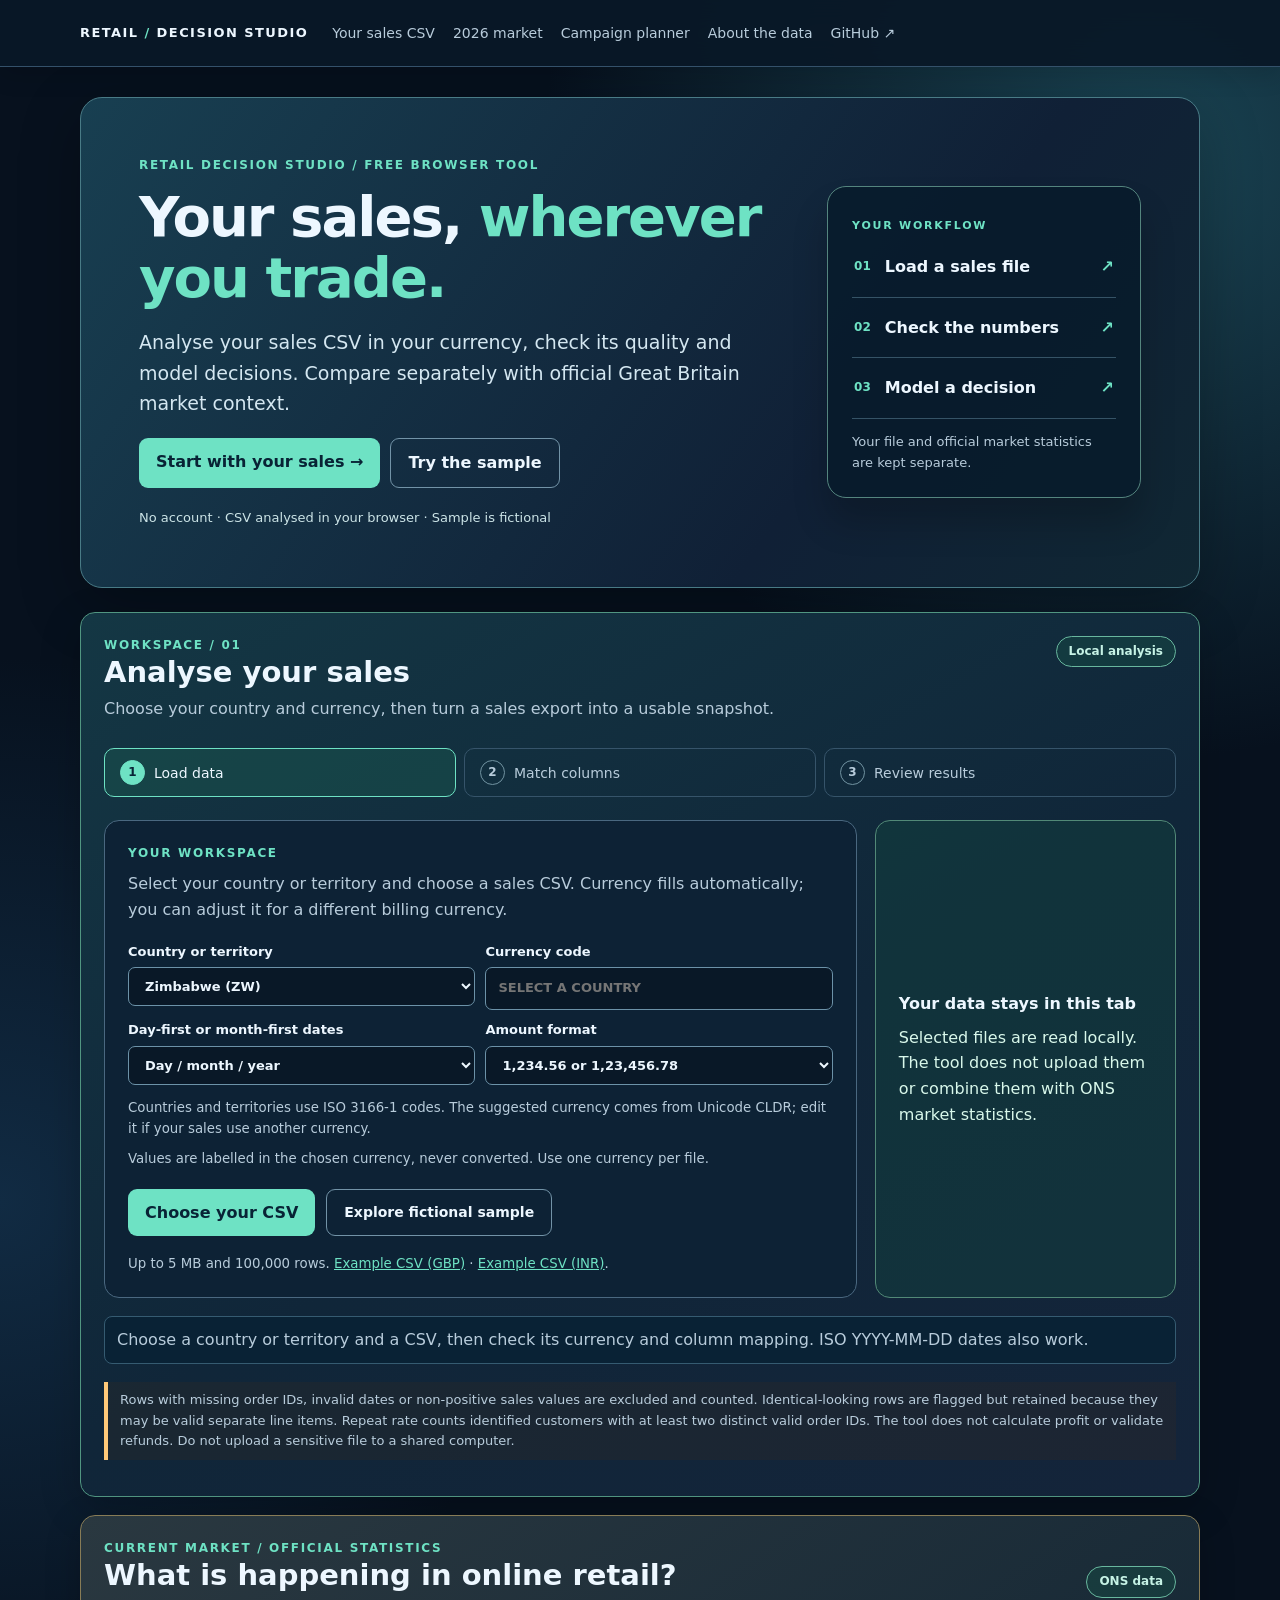
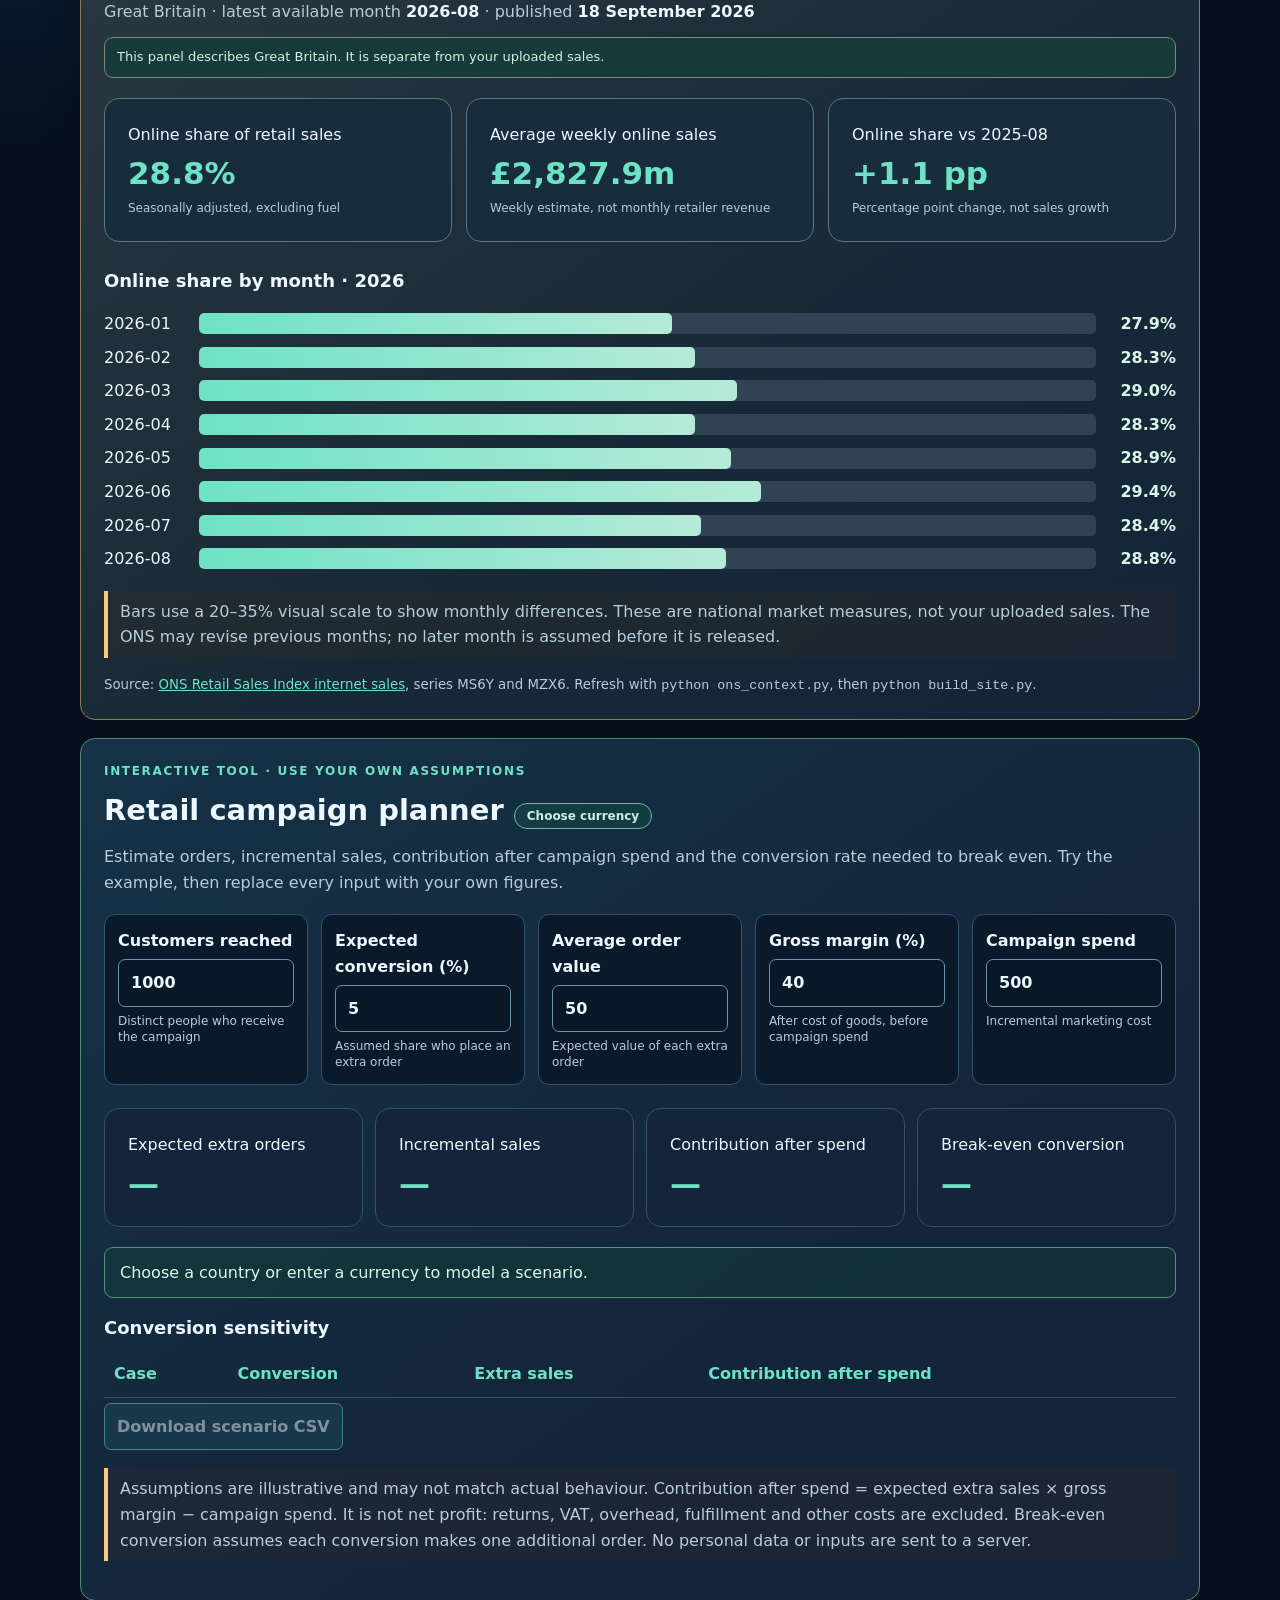
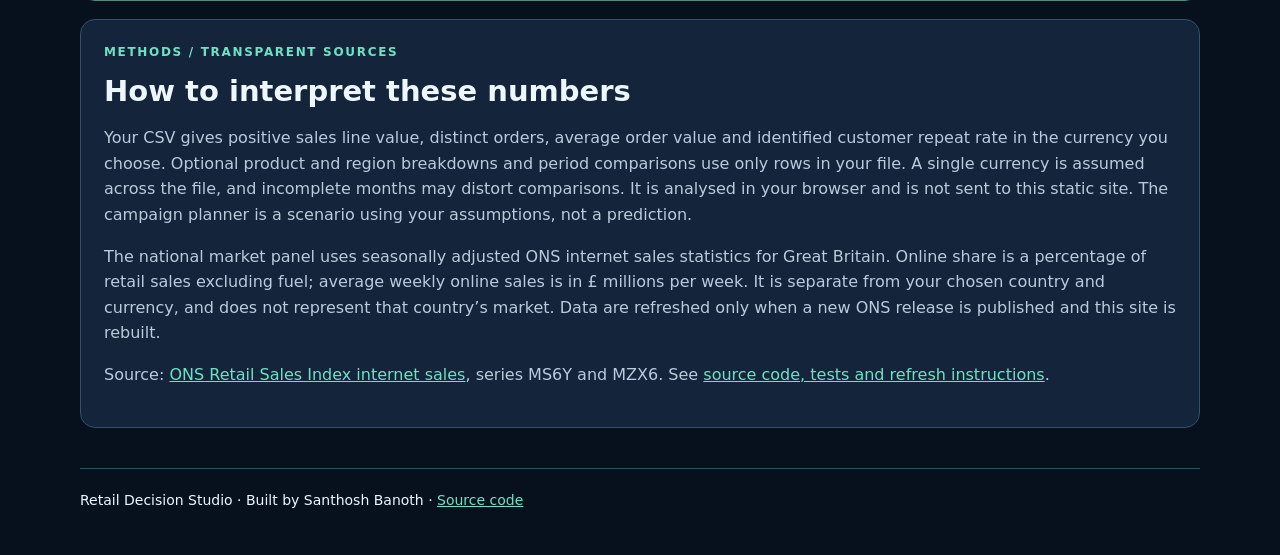
==== commit a1faeb0f: "Keep planner currency unselected until country is chosen" ====
--- a/report.html
+++ b/report.html
@@ -1,4 +1,4 @@
-<!doctype html><html lang="en"><head><meta charset="utf-8"><meta name="viewport" content="width=device-width, initial-scale=1"><meta name="description" content="Analyse sales from any country in your own currency, explore official Great Britain market context, and model a campaign scenario."><title>Retail Decision Studio · Your sales and current market</title><link rel="stylesheet" href="style.css?v=country-2026-09"></head><body>
+<!doctype html><html lang="en"><head><meta charset="utf-8"><meta name="viewport" content="width=device-width, initial-scale=1"><meta name="description" content="Analyse sales from any country in your own currency, explore official Great Britain market context, and model a campaign scenario."><title>Retail Decision Studio · Your sales and current market</title><link rel="stylesheet" href="style.css?v=country-2026-09b"></head><body>
 <a class="skip" href="#main">Skip to content</a><header class="topbar"><div class="topbar-inner"><a class="brand" href="#overview">RETAIL<span> / </span>DECISION STUDIO</a><nav aria-label="Main navigation"><a href="#your-data">Your sales CSV</a><a href="#current-market">2026 market</a><a href="#scenario">Campaign planner</a><a href="#about">About the data</a><a href="https://github.com/Banoth281/retail-growth-retention-decision-studio">GitHub ↗</a></nav></div></header>
 <main id="main"><div class="hero" id="overview"><div class="hero-copy"><p class="eyebrow">Retail Decision Studio / free browser tool</p><h1>Your sales, <em>wherever you trade.</em></h1><p class="lede">Analyse your sales CSV in your currency, check its quality and model decisions. Compare separately with official Great Britain market context.</p><div class="actions"><a class="button" href="#your-data">Start with your sales →</a><a class="button secondary" href="#your-data" id="hero-sample">Try the sample</a></div><p class="hero-trust">No account · CSV analysed in your browser · Sample is fictional</p></div><div class="hero-preview" aria-label="What the product includes"><span class="preview-label">YOUR WORKFLOW</span><div class="preview-row"><span class="preview-index">01</span><span>Load a sales file</span><span class="preview-mark">↗</span></div><div class="preview-row"><span class="preview-index">02</span><span>Check the numbers</span><span class="preview-mark">↗</span></div><div class="preview-row"><span class="preview-index">03</span><span>Model a decision</span><span class="preview-mark">↗</span></div><p>Your file and official market statistics are kept separate.</p></div></div>
 <section id="your-data" class="own-tool"><div class="section-heading"><div><p class="eyebrow">Workspace / 01</p><h2>Analyse your sales</h2><p>Choose your country and currency, then turn a sales export into a usable snapshot.</p></div><span class="tool-badge">Local analysis</span></div><ol class="steps" aria-label="Analysis steps"><li id="step-load" class="active"><span>1</span> Load data</li><li id="step-map"><span>2</span> Match columns</li><li id="step-review"><span>3</span> Review results</li></ol>
@@ -8,8 +8,8 @@
 <div id="own-results" class="workspace-panel" hidden><div class="results-heading"><div><p class="eyebrow">Step 3 / decision snapshot</p><h3>Your sales summary</h3><small id="own-source"></small></div><span class="tool-badge">Ready to review</span></div><div class="planner-results"><div class="card">Positive sales value<div class="value" id="own-revenue"></div></div><div class="card">Distinct orders<div class="value" id="own-orders"></div></div><div class="card">Average order value<div class="value" id="own-aov"></div></div><div class="card">Identified customer repeat rate<div class="value" id="own-repeat"></div></div></div><p id="own-insight" class="planner-insight"></p><h3>Monthly positive sales value</h3><div id="own-bars" class="bars" role="img" aria-label="Monthly positive sales value from the selected CSV"></div><h3>Latest recorded periods</h3><p id="own-period" class="period-card"></p><div class="breakdown-grid"><div id="own-products-section" hidden><h3>Top products by sales value</h3><div class="table-scroll"><table><thead><tr><th>Product</th><th>Positive sales value</th></tr></thead><tbody id="own-products"></tbody></table></div></div><div id="own-markets-section" hidden><h3>Top markets / regions</h3><div class="table-scroll"><table><thead><tr><th>Market / region</th><th>Positive sales value</th></tr></thead><tbody id="own-markets"></tbody></table></div></div></div><h3>Data checks</h3><p id="own-quality"></p><div class="result-actions"><button id="own-export" type="button" disabled>Download monthly summary CSV</button><button id="own-brief" type="button" disabled>Download decision brief</button><button id="use-my-aov" class="button secondary" type="button">Use my order value in planner →</button></div></div>
 <p class="note">Rows with missing order IDs, invalid dates or non-positive sales values are excluded and counted. Identical-looking rows are flagged but retained because they may be valid separate line items. Repeat rate counts identified customers with at least two distinct valid order IDs. The tool does not calculate profit or validate refunds. Do not upload a sensitive file to a shared computer.</p></section>
 <section id="current-market" class="market-now"><div class="section-heading"><div><p class="eyebrow">Current market / official statistics</p><h2>What is happening in online retail?</h2><p>Great Britain · latest available month <strong>2026-08</strong> · published <strong>18 September 2026</strong></p></div><span class="tool-badge">ONS data</span></div><p id="market-scope" class="market-scope">This panel describes Great Britain. It is separate from your uploaded sales.</p><div class="cards"><div class="card">Online share of retail sales<div class="value">28.8%</div><small>Seasonally adjusted, excluding fuel</small></div><div class="card">Average weekly online sales<div class="value">£2,827.9m</div><small>Weekly estimate, not monthly retailer revenue</small></div><div class="card">Online share vs 2025-08<div class="value">+1.1 pp</div><small>Percentage point change, not sales growth</small></div></div><h3>Online share by month · 2026</h3><div class="bars" role="img" aria-label="ONS online share of retail sales by month in 2026, bar scale 20 to 35 percent"><div class="barrow"><span>2026-01</span><div class="bartrack"><div class="barfill" style="width:52.7%"></div></div><span class="barvalue">27.9%</span></div><div class="barrow"><span>2026-02</span><div class="bartrack"><div class="barfill" style="width:55.3%"></div></div><span class="barvalue">28.3%</span></div><div class="barrow"><span>2026-03</span><div class="bartrack"><div class="barfill" style="width:60.0%"></div></div><span class="barvalue">29.0%</span></div><div class="barrow"><span>2026-04</span><div class="bartrack"><div class="barfill" style="width:55.3%"></div></div><span class="barvalue">28.3%</span></div><div class="barrow"><span>2026-05</span><div class="bartrack"><div class="barfill" style="width:59.3%"></div></div><span class="barvalue">28.9%</span></div><div class="barrow"><span>2026-06</span><div class="bartrack"><div class="barfill" style="width:62.7%"></div></div><span class="barvalue">29.4%</span></div><div class="barrow"><span>2026-07</span><div class="bartrack"><div class="barfill" style="width:56.0%"></div></div><span class="barvalue">28.4%</span></div><div class="barrow"><span>2026-08</span><div class="bartrack"><div class="barfill" style="width:58.7%"></div></div><span class="barvalue">28.8%</span></div></div><p class="note">Bars use a 20–35% visual scale to show monthly differences. These are national market measures, not your uploaded sales. The ONS may revise previous months; no later month is assumed before it is released.</p><small>Source: <a href="https://www.ons.gov.uk/businessindustryandtrade/retailindustry/datasets/retailsalesindexinternetsales">ONS Retail Sales Index internet sales</a>, series MS6Y and MZX6. Refresh with <code>python ons_context.py</code>, then <code>python build_site.py</code>.</small></section>
-<section id="scenario" class="planner"><p class="eyebrow">Interactive tool · use your own assumptions</p><h2>Retail campaign planner <span id="planner-currency" class="tool-badge">GBP</span></h2><p>Estimate orders, incremental sales, contribution after campaign spend and the conversion rate needed to break even. Try the example, then replace every input with your own figures.</p>
+<section id="scenario" class="planner"><p class="eyebrow">Interactive tool · use your own assumptions</p><h2>Retail campaign planner <span id="planner-currency" class="tool-badge">Choose currency</span></h2><p>Estimate orders, incremental sales, contribution after campaign spend and the conversion rate needed to break even. Try the example, then replace every input with your own figures.</p>
 <div class="planner-fields"><label>Customers reached<input id="reached" type="number" min="0" max="10000000" step="1" value="1000"><small>Distinct people who receive the campaign</small></label><label>Expected conversion (%)<input id="conversion" type="number" min="0" max="100" step="0.1" value="5"><small>Assumed share who place an extra order</small></label><label>Average order value <input id="basket" type="number" min="0" max="1000000" step="0.01" value="50"><small>Expected value of each extra order</small></label><label>Gross margin (%)<input id="margin" type="number" min="0" max="100" step="0.1" value="40"><small>After cost of goods, before campaign spend</small></label><label>Campaign spend <input id="spend" type="number" min="0" max="100000000" step="0.01" value="500"><small>Incremental marketing cost</small></label></div>
-<p id="planner-error" role="alert" hidden>Enter valid numbers within the ranges shown.</p><div class="planner-results" aria-live="polite"><div class="card">Expected extra orders<div id="orders" class="value">50</div></div><div class="card">Incremental sales<div id="estimate" class="value">£2,500.00</div></div><div class="card">Contribution after spend<div id="net" class="value">£500.00</div></div><div class="card">Break-even conversion<div id="break-even" class="value">2.5%</div></div></div><p id="planner-insight" class="planner-insight">At these assumptions, estimated contribution covers campaign spend.</p>
+<p id="planner-error" role="alert" hidden>Enter valid numbers within the ranges shown.</p><div class="planner-results" aria-live="polite"><div class="card">Expected extra orders<div id="orders" class="value">50</div></div><div class="card">Incremental sales<div id="estimate" class="value">—</div></div><div class="card">Contribution after spend<div id="net" class="value">—</div></div><div class="card">Break-even conversion<div id="break-even" class="value">2.5%</div></div></div><p id="planner-insight" class="planner-insight">At these assumptions, estimated contribution covers campaign spend.</p>
 <h3>Conversion sensitivity</h3><div class="table-scroll"><table><thead><tr><th>Case</th><th>Conversion</th><th>Extra sales</th><th>Contribution after spend</th></tr></thead><tbody id="sensitivity"></tbody></table></div><button id="planner-export" type="button">Download scenario CSV</button><p class="note">Assumptions are illustrative and may not match actual behaviour. Contribution after spend = expected extra sales × gross margin − campaign spend. It is not net profit: returns, VAT, overhead, fulfillment and other costs are excluded. Break-even conversion assumes each conversion makes one additional order. No personal data or inputs are sent to a server.</p></section>
-<section id="about"><p class="eyebrow">Methods / transparent sources</p><h2>How to interpret these numbers</h2><p>Your CSV gives positive sales line value, distinct orders, average order value and identified customer repeat rate in the currency you choose. Optional product and region breakdowns and period comparisons use only rows in your file. A single currency is assumed across the file, and incomplete months may distort comparisons. It is analysed in your browser and is not sent to this static site. The campaign planner is a scenario using your assumptions, not a prediction.</p><p>The national market panel uses seasonally adjusted ONS internet sales statistics for Great Britain. Online share is a percentage of retail sales excluding fuel; average weekly online sales is in £ millions per week. It is separate from your chosen country and currency, and does not represent that country’s market. Data are refreshed only when a new ONS release is published and this site is rebuilt.</p><p>Source: <a href="https://www.ons.gov.uk/businessindustryandtrade/retailindustry/datasets/retailsalesindexinternetsales">ONS Retail Sales Index internet sales</a>, series MS6Y and MZX6. See <a href="https://github.com/Banoth281/retail-growth-retention-decision-studio">source code, tests and refresh instructions</a>.</p></section></main><footer>Retail Decision Studio · Built by Santhosh Banoth · <a href="https://github.com/Banoth281/retail-growth-retention-decision-studio">Source code</a></footer><script src="campaign.js?v=country-2026-09"></script><script src="country_currencies.js?v=country-2026-09"></script><script src="your_data.js?v=country-2026-09"></script></body></html>+<section id="about"><p class="eyebrow">Methods / transparent sources</p><h2>How to interpret these numbers</h2><p>Your CSV gives positive sales line value, distinct orders, average order value and identified customer repeat rate in the currency you choose. Optional product and region breakdowns and period comparisons use only rows in your file. A single currency is assumed across the file, and incomplete months may distort comparisons. It is analysed in your browser and is not sent to this static site. The campaign planner is a scenario using your assumptions, not a prediction.</p><p>The national market panel uses seasonally adjusted ONS internet sales statistics for Great Britain. Online share is a percentage of retail sales excluding fuel; average weekly online sales is in £ millions per week. It is separate from your chosen country and currency, and does not represent that country’s market. Data are refreshed only when a new ONS release is published and this site is rebuilt.</p><p>Source: <a href="https://www.ons.gov.uk/businessindustryandtrade/retailindustry/datasets/retailsalesindexinternetsales">ONS Retail Sales Index internet sales</a>, series MS6Y and MZX6. See <a href="https://github.com/Banoth281/retail-growth-retention-decision-studio">source code, tests and refresh instructions</a>.</p></section></main><footer>Retail Decision Studio · Built by Santhosh Banoth · <a href="https://github.com/Banoth281/retail-growth-retention-decision-studio">Source code</a></footer><script src="campaign.js?v=country-2026-09b"></script><script src="country_currencies.js?v=country-2026-09b"></script><script src="your_data.js?v=country-2026-09b"></script></body></html>
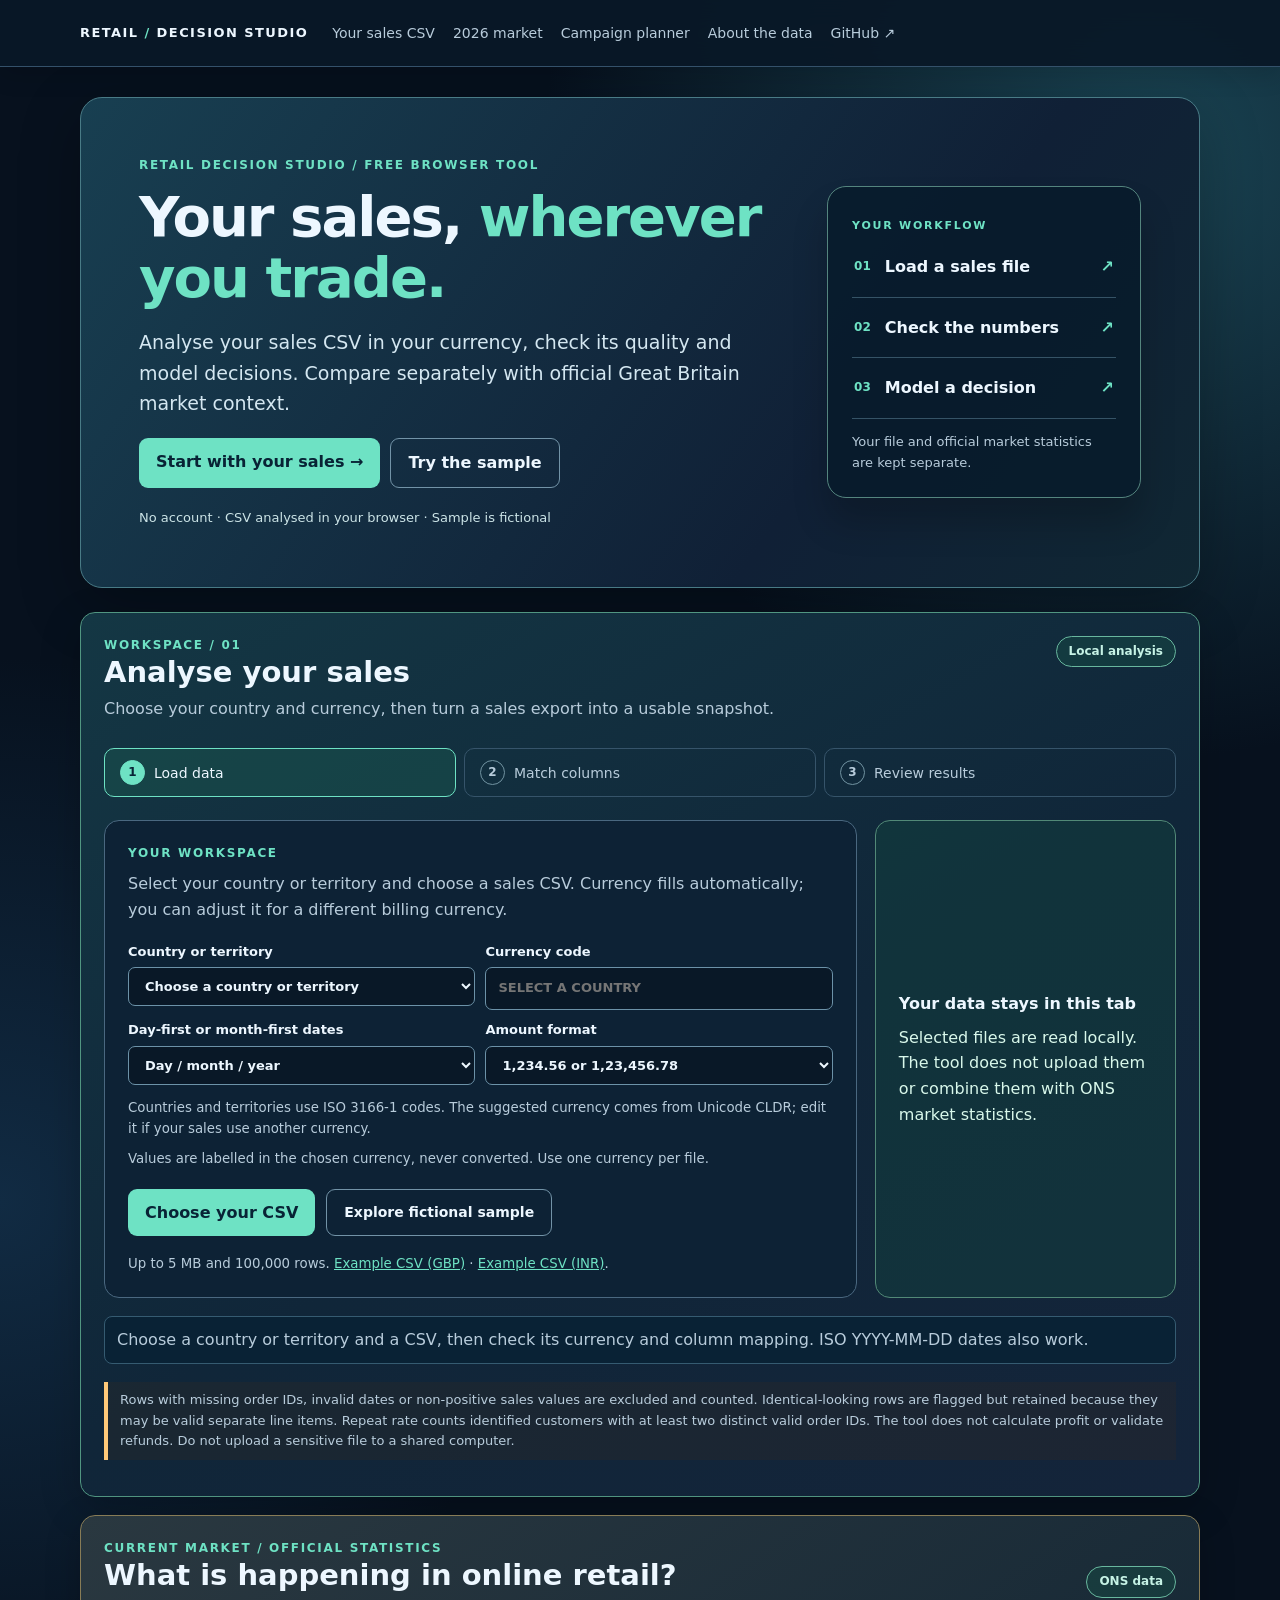
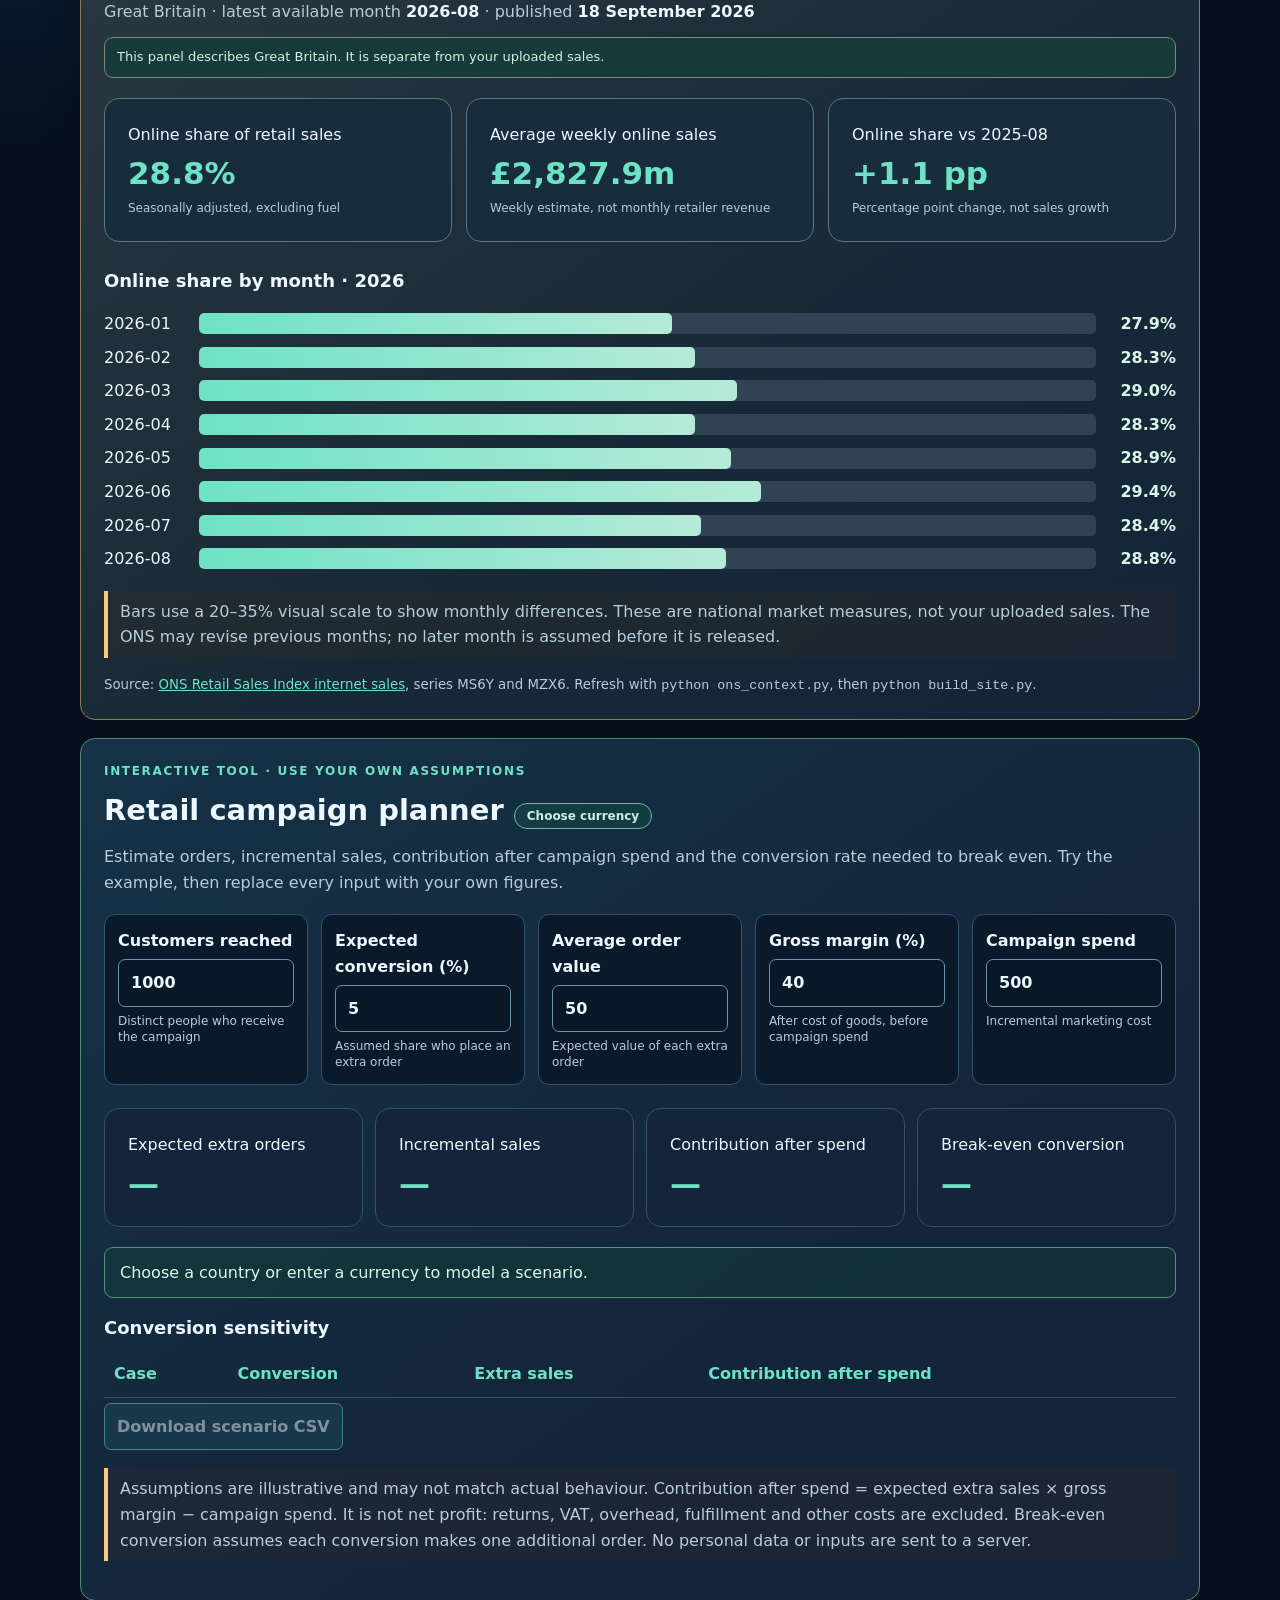
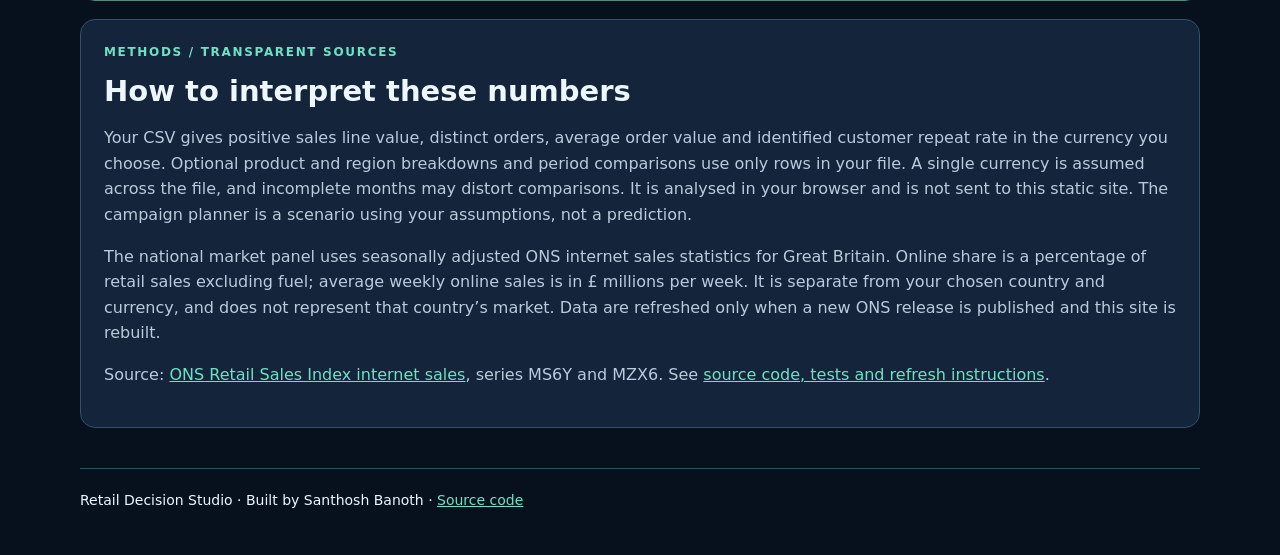
==== commit 7a0b4426: "Start country selector with no country selected" ====
--- a/report.html
+++ b/report.html
@@ -1,4 +1,4 @@
-<!doctype html><html lang="en"><head><meta charset="utf-8"><meta name="viewport" content="width=device-width, initial-scale=1"><meta name="description" content="Analyse sales from any country in your own currency, explore official Great Britain market context, and model a campaign scenario."><title>Retail Decision Studio · Your sales and current market</title><link rel="stylesheet" href="style.css?v=country-2026-09b"></head><body>
+<!doctype html><html lang="en"><head><meta charset="utf-8"><meta name="viewport" content="width=device-width, initial-scale=1"><meta name="description" content="Analyse sales from any country in your own currency, explore official Great Britain market context, and model a campaign scenario."><title>Retail Decision Studio · Your sales and current market</title><link rel="stylesheet" href="style.css?v=country-2026-09c"></head><body>
 <a class="skip" href="#main">Skip to content</a><header class="topbar"><div class="topbar-inner"><a class="brand" href="#overview">RETAIL<span> / </span>DECISION STUDIO</a><nav aria-label="Main navigation"><a href="#your-data">Your sales CSV</a><a href="#current-market">2026 market</a><a href="#scenario">Campaign planner</a><a href="#about">About the data</a><a href="https://github.com/Banoth281/retail-growth-retention-decision-studio">GitHub ↗</a></nav></div></header>
 <main id="main"><div class="hero" id="overview"><div class="hero-copy"><p class="eyebrow">Retail Decision Studio / free browser tool</p><h1>Your sales, <em>wherever you trade.</em></h1><p class="lede">Analyse your sales CSV in your currency, check its quality and model decisions. Compare separately with official Great Britain market context.</p><div class="actions"><a class="button" href="#your-data">Start with your sales →</a><a class="button secondary" href="#your-data" id="hero-sample">Try the sample</a></div><p class="hero-trust">No account · CSV analysed in your browser · Sample is fictional</p></div><div class="hero-preview" aria-label="What the product includes"><span class="preview-label">YOUR WORKFLOW</span><div class="preview-row"><span class="preview-index">01</span><span>Load a sales file</span><span class="preview-mark">↗</span></div><div class="preview-row"><span class="preview-index">02</span><span>Check the numbers</span><span class="preview-mark">↗</span></div><div class="preview-row"><span class="preview-index">03</span><span>Model a decision</span><span class="preview-mark">↗</span></div><p>Your file and official market statistics are kept separate.</p></div></div>
 <section id="your-data" class="own-tool"><div class="section-heading"><div><p class="eyebrow">Workspace / 01</p><h2>Analyse your sales</h2><p>Choose your country and currency, then turn a sales export into a usable snapshot.</p></div><span class="tool-badge">Local analysis</span></div><ol class="steps" aria-label="Analysis steps"><li id="step-load" class="active"><span>1</span> Load data</li><li id="step-map"><span>2</span> Match columns</li><li id="step-review"><span>3</span> Review results</li></ol>
@@ -12,4 +12,4 @@
 <div class="planner-fields"><label>Customers reached<input id="reached" type="number" min="0" max="10000000" step="1" value="1000"><small>Distinct people who receive the campaign</small></label><label>Expected conversion (%)<input id="conversion" type="number" min="0" max="100" step="0.1" value="5"><small>Assumed share who place an extra order</small></label><label>Average order value <input id="basket" type="number" min="0" max="1000000" step="0.01" value="50"><small>Expected value of each extra order</small></label><label>Gross margin (%)<input id="margin" type="number" min="0" max="100" step="0.1" value="40"><small>After cost of goods, before campaign spend</small></label><label>Campaign spend <input id="spend" type="number" min="0" max="100000000" step="0.01" value="500"><small>Incremental marketing cost</small></label></div>
 <p id="planner-error" role="alert" hidden>Enter valid numbers within the ranges shown.</p><div class="planner-results" aria-live="polite"><div class="card">Expected extra orders<div id="orders" class="value">50</div></div><div class="card">Incremental sales<div id="estimate" class="value">—</div></div><div class="card">Contribution after spend<div id="net" class="value">—</div></div><div class="card">Break-even conversion<div id="break-even" class="value">2.5%</div></div></div><p id="planner-insight" class="planner-insight">At these assumptions, estimated contribution covers campaign spend.</p>
 <h3>Conversion sensitivity</h3><div class="table-scroll"><table><thead><tr><th>Case</th><th>Conversion</th><th>Extra sales</th><th>Contribution after spend</th></tr></thead><tbody id="sensitivity"></tbody></table></div><button id="planner-export" type="button">Download scenario CSV</button><p class="note">Assumptions are illustrative and may not match actual behaviour. Contribution after spend = expected extra sales × gross margin − campaign spend. It is not net profit: returns, VAT, overhead, fulfillment and other costs are excluded. Break-even conversion assumes each conversion makes one additional order. No personal data or inputs are sent to a server.</p></section>
-<section id="about"><p class="eyebrow">Methods / transparent sources</p><h2>How to interpret these numbers</h2><p>Your CSV gives positive sales line value, distinct orders, average order value and identified customer repeat rate in the currency you choose. Optional product and region breakdowns and period comparisons use only rows in your file. A single currency is assumed across the file, and incomplete months may distort comparisons. It is analysed in your browser and is not sent to this static site. The campaign planner is a scenario using your assumptions, not a prediction.</p><p>The national market panel uses seasonally adjusted ONS internet sales statistics for Great Britain. Online share is a percentage of retail sales excluding fuel; average weekly online sales is in £ millions per week. It is separate from your chosen country and currency, and does not represent that country’s market. Data are refreshed only when a new ONS release is published and this site is rebuilt.</p><p>Source: <a href="https://www.ons.gov.uk/businessindustryandtrade/retailindustry/datasets/retailsalesindexinternetsales">ONS Retail Sales Index internet sales</a>, series MS6Y and MZX6. See <a href="https://github.com/Banoth281/retail-growth-retention-decision-studio">source code, tests and refresh instructions</a>.</p></section></main><footer>Retail Decision Studio · Built by Santhosh Banoth · <a href="https://github.com/Banoth281/retail-growth-retention-decision-studio">Source code</a></footer><script src="campaign.js?v=country-2026-09b"></script><script src="country_currencies.js?v=country-2026-09b"></script><script src="your_data.js?v=country-2026-09b"></script></body></html>+<section id="about"><p class="eyebrow">Methods / transparent sources</p><h2>How to interpret these numbers</h2><p>Your CSV gives positive sales line value, distinct orders, average order value and identified customer repeat rate in the currency you choose. Optional product and region breakdowns and period comparisons use only rows in your file. A single currency is assumed across the file, and incomplete months may distort comparisons. It is analysed in your browser and is not sent to this static site. The campaign planner is a scenario using your assumptions, not a prediction.</p><p>The national market panel uses seasonally adjusted ONS internet sales statistics for Great Britain. Online share is a percentage of retail sales excluding fuel; average weekly online sales is in £ millions per week. It is separate from your chosen country and currency, and does not represent that country’s market. Data are refreshed only when a new ONS release is published and this site is rebuilt.</p><p>Source: <a href="https://www.ons.gov.uk/businessindustryandtrade/retailindustry/datasets/retailsalesindexinternetsales">ONS Retail Sales Index internet sales</a>, series MS6Y and MZX6. See <a href="https://github.com/Banoth281/retail-growth-retention-decision-studio">source code, tests and refresh instructions</a>.</p></section></main><footer>Retail Decision Studio · Built by Santhosh Banoth · <a href="https://github.com/Banoth281/retail-growth-retention-decision-studio">Source code</a></footer><script src="campaign.js?v=country-2026-09c"></script><script src="country_currencies.js?v=country-2026-09c"></script><script src="your_data.js?v=country-2026-09c"></script></body></html>
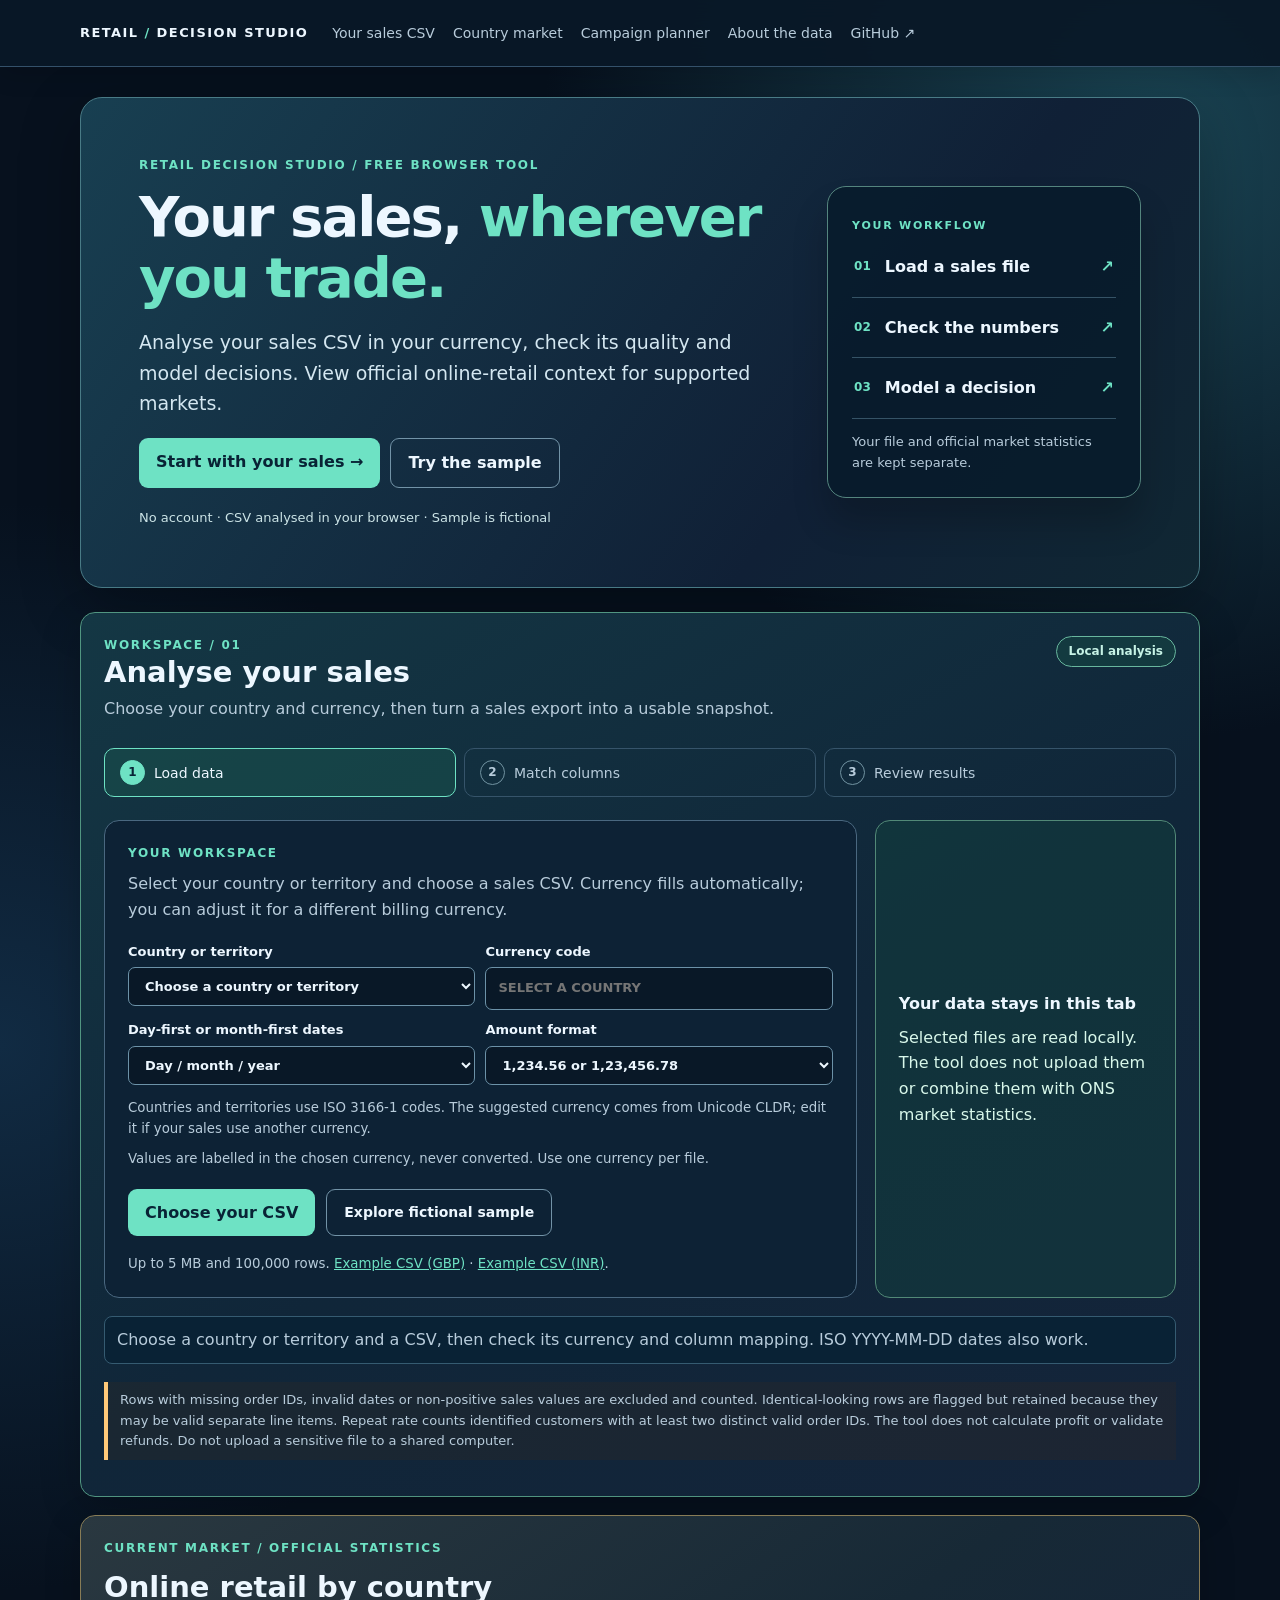
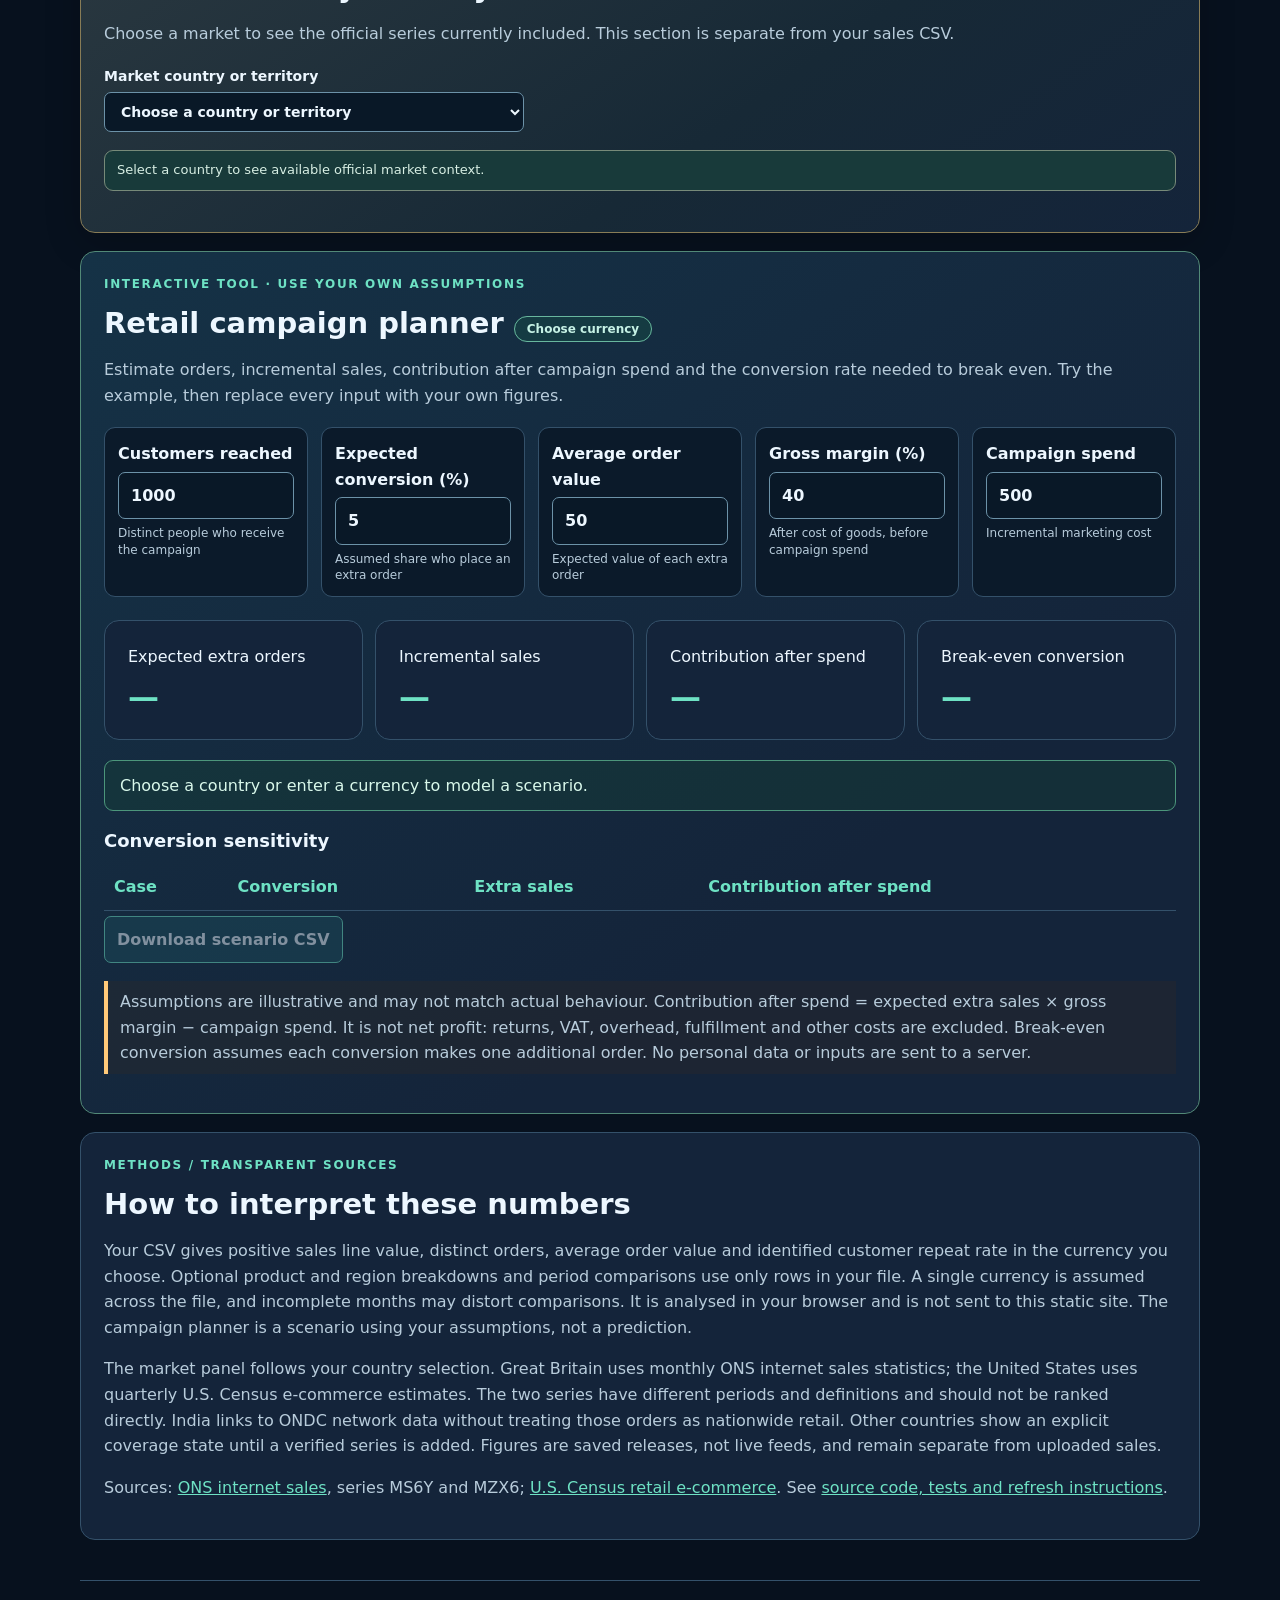
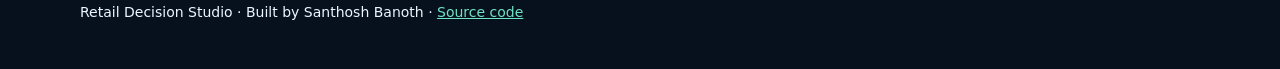
==== commit 1c7600a3: "Show country-specific official retail context with clear coverage" ====
--- a/report.html
+++ b/report.html
@@ -1,15 +1,15 @@
-<!doctype html><html lang="en"><head><meta charset="utf-8"><meta name="viewport" content="width=device-width, initial-scale=1"><meta name="description" content="Analyse sales from any country in your own currency, explore official Great Britain market context, and model a campaign scenario."><title>Retail Decision Studio · Your sales and current market</title><link rel="stylesheet" href="style.css?v=country-2026-09c"></head><body>
-<a class="skip" href="#main">Skip to content</a><header class="topbar"><div class="topbar-inner"><a class="brand" href="#overview">RETAIL<span> / </span>DECISION STUDIO</a><nav aria-label="Main navigation"><a href="#your-data">Your sales CSV</a><a href="#current-market">2026 market</a><a href="#scenario">Campaign planner</a><a href="#about">About the data</a><a href="https://github.com/Banoth281/retail-growth-retention-decision-studio">GitHub ↗</a></nav></div></header>
-<main id="main"><div class="hero" id="overview"><div class="hero-copy"><p class="eyebrow">Retail Decision Studio / free browser tool</p><h1>Your sales, <em>wherever you trade.</em></h1><p class="lede">Analyse your sales CSV in your currency, check its quality and model decisions. Compare separately with official Great Britain market context.</p><div class="actions"><a class="button" href="#your-data">Start with your sales →</a><a class="button secondary" href="#your-data" id="hero-sample">Try the sample</a></div><p class="hero-trust">No account · CSV analysed in your browser · Sample is fictional</p></div><div class="hero-preview" aria-label="What the product includes"><span class="preview-label">YOUR WORKFLOW</span><div class="preview-row"><span class="preview-index">01</span><span>Load a sales file</span><span class="preview-mark">↗</span></div><div class="preview-row"><span class="preview-index">02</span><span>Check the numbers</span><span class="preview-mark">↗</span></div><div class="preview-row"><span class="preview-index">03</span><span>Model a decision</span><span class="preview-mark">↗</span></div><p>Your file and official market statistics are kept separate.</p></div></div>
+<!doctype html><html lang="en"><head><meta charset="utf-8"><meta name="viewport" content="width=device-width, initial-scale=1"><meta name="description" content="Analyse sales from any country in your own currency, explore official Great Britain market context, and model a campaign scenario."><title>Retail Decision Studio · Your sales and current market</title><link rel="stylesheet" href="style.css?v=market-2026-09"></head><body>
+<a class="skip" href="#main">Skip to content</a><header class="topbar"><div class="topbar-inner"><a class="brand" href="#overview">RETAIL<span> / </span>DECISION STUDIO</a><nav aria-label="Main navigation"><a href="#your-data">Your sales CSV</a><a href="#current-market">Country market</a><a href="#scenario">Campaign planner</a><a href="#about">About the data</a><a href="https://github.com/Banoth281/retail-growth-retention-decision-studio">GitHub ↗</a></nav></div></header>
+<main id="main"><div class="hero" id="overview"><div class="hero-copy"><p class="eyebrow">Retail Decision Studio / free browser tool</p><h1>Your sales, <em>wherever you trade.</em></h1><p class="lede">Analyse your sales CSV in your currency, check its quality and model decisions. View official online-retail context for supported markets.</p><div class="actions"><a class="button" href="#your-data">Start with your sales →</a><a class="button secondary" href="#your-data" id="hero-sample">Try the sample</a></div><p class="hero-trust">No account · CSV analysed in your browser · Sample is fictional</p></div><div class="hero-preview" aria-label="What the product includes"><span class="preview-label">YOUR WORKFLOW</span><div class="preview-row"><span class="preview-index">01</span><span>Load a sales file</span><span class="preview-mark">↗</span></div><div class="preview-row"><span class="preview-index">02</span><span>Check the numbers</span><span class="preview-mark">↗</span></div><div class="preview-row"><span class="preview-index">03</span><span>Model a decision</span><span class="preview-mark">↗</span></div><p>Your file and official market statistics are kept separate.</p></div></div>
 <section id="your-data" class="own-tool"><div class="section-heading"><div><p class="eyebrow">Workspace / 01</p><h2>Analyse your sales</h2><p>Choose your country and currency, then turn a sales export into a usable snapshot.</p></div><span class="tool-badge">Local analysis</span></div><ol class="steps" aria-label="Analysis steps"><li id="step-load" class="active"><span>1</span> Load data</li><li id="step-map"><span>2</span> Match columns</li><li id="step-review"><span>3</span> Review results</li></ol>
 <div class="upload-panel"><div><p class="eyebrow">Your workspace</p><p>Select your country or territory and choose a sales CSV. Currency fills automatically; you can adjust it for a different billing currency.</p><div class="global-fields"><label>Country or territory<select id="country-name" aria-describedby="country-help"><option value="">Choose a country or territory</option></select></label><label>Currency code<input id="currency-code" type="text" value="" maxlength="3" placeholder="Select a country" aria-describedby="currency-help"></label><label>Day-first or month-first dates<select id="date-format"><option value="DMY">Day / month / year</option><option value="MDY">Month / day / year</option></select></label><label>Amount format<select id="number-format"><option value="dot">1,234.56 or 1,23,456.78</option><option value="comma">1.234,56</option></select></label></div><small id="country-help">Countries and territories use ISO 3166-1 codes. The suggested currency comes from Unicode CLDR; edit it if your sales use another currency.</small><small id="currency-help">Values are labelled in the chosen currency, never converted. Use one currency per file.</small><div class="upload-actions"><label class="file-button" for="sales-file">Choose your CSV<input id="sales-file" type="file" accept=".csv,text/csv"></label><button id="load-sample" class="button secondary" type="button">Explore fictional sample</button></div><small>Up to 5 MB and 100,000 rows. <a href="sample_sales.csv" download>Example CSV (GBP)</a> · <a href="sample_india_sales.csv" download>Example CSV (INR)</a>.</small></div><div class="privacy"><strong>Your data stays in this tab</strong><p>Selected files are read locally. The tool does not upload them or combine them with ONS market statistics.</p></div></div>
 <p id="csv-status" role="status" aria-live="polite">Choose a country or territory and a CSV, then check its currency and column mapping. ISO YYYY-MM-DD dates also work.</p>
 <div id="csv-mapping" class="workspace-panel" hidden><p class="eyebrow">Step 2 / check the mapping</p><h3>Match your columns</h3><p>We made a best guess. Confirm each field before calculating.</p><div class="planner-fields"><label>Order date <select id="column-date"></select></label><label>Order ID <select id="column-order"></select></label><label>Sales value <select id="column-value"></select></label><label>Customer ID (optional) <select id="column-customer"></select></label><label>Product (optional) <select id="column-product"></select></label><label>Market / region (optional) <select id="column-market"></select></label></div><button id="own-run" type="button">Analyse sales →</button></div>
 <div id="own-results" class="workspace-panel" hidden><div class="results-heading"><div><p class="eyebrow">Step 3 / decision snapshot</p><h3>Your sales summary</h3><small id="own-source"></small></div><span class="tool-badge">Ready to review</span></div><div class="planner-results"><div class="card">Positive sales value<div class="value" id="own-revenue"></div></div><div class="card">Distinct orders<div class="value" id="own-orders"></div></div><div class="card">Average order value<div class="value" id="own-aov"></div></div><div class="card">Identified customer repeat rate<div class="value" id="own-repeat"></div></div></div><p id="own-insight" class="planner-insight"></p><h3>Monthly positive sales value</h3><div id="own-bars" class="bars" role="img" aria-label="Monthly positive sales value from the selected CSV"></div><h3>Latest recorded periods</h3><p id="own-period" class="period-card"></p><div class="breakdown-grid"><div id="own-products-section" hidden><h3>Top products by sales value</h3><div class="table-scroll"><table><thead><tr><th>Product</th><th>Positive sales value</th></tr></thead><tbody id="own-products"></tbody></table></div></div><div id="own-markets-section" hidden><h3>Top markets / regions</h3><div class="table-scroll"><table><thead><tr><th>Market / region</th><th>Positive sales value</th></tr></thead><tbody id="own-markets"></tbody></table></div></div></div><h3>Data checks</h3><p id="own-quality"></p><div class="result-actions"><button id="own-export" type="button" disabled>Download monthly summary CSV</button><button id="own-brief" type="button" disabled>Download decision brief</button><button id="use-my-aov" class="button secondary" type="button">Use my order value in planner →</button></div></div>
 <p class="note">Rows with missing order IDs, invalid dates or non-positive sales values are excluded and counted. Identical-looking rows are flagged but retained because they may be valid separate line items. Repeat rate counts identified customers with at least two distinct valid order IDs. The tool does not calculate profit or validate refunds. Do not upload a sensitive file to a shared computer.</p></section>
-<section id="current-market" class="market-now"><div class="section-heading"><div><p class="eyebrow">Current market / official statistics</p><h2>What is happening in online retail?</h2><p>Great Britain · latest available month <strong>2026-08</strong> · published <strong>18 September 2026</strong></p></div><span class="tool-badge">ONS data</span></div><p id="market-scope" class="market-scope">This panel describes Great Britain. It is separate from your uploaded sales.</p><div class="cards"><div class="card">Online share of retail sales<div class="value">28.8%</div><small>Seasonally adjusted, excluding fuel</small></div><div class="card">Average weekly online sales<div class="value">£2,827.9m</div><small>Weekly estimate, not monthly retailer revenue</small></div><div class="card">Online share vs 2025-08<div class="value">+1.1 pp</div><small>Percentage point change, not sales growth</small></div></div><h3>Online share by month · 2026</h3><div class="bars" role="img" aria-label="ONS online share of retail sales by month in 2026, bar scale 20 to 35 percent"><div class="barrow"><span>2026-01</span><div class="bartrack"><div class="barfill" style="width:52.7%"></div></div><span class="barvalue">27.9%</span></div><div class="barrow"><span>2026-02</span><div class="bartrack"><div class="barfill" style="width:55.3%"></div></div><span class="barvalue">28.3%</span></div><div class="barrow"><span>2026-03</span><div class="bartrack"><div class="barfill" style="width:60.0%"></div></div><span class="barvalue">29.0%</span></div><div class="barrow"><span>2026-04</span><div class="bartrack"><div class="barfill" style="width:55.3%"></div></div><span class="barvalue">28.3%</span></div><div class="barrow"><span>2026-05</span><div class="bartrack"><div class="barfill" style="width:59.3%"></div></div><span class="barvalue">28.9%</span></div><div class="barrow"><span>2026-06</span><div class="bartrack"><div class="barfill" style="width:62.7%"></div></div><span class="barvalue">29.4%</span></div><div class="barrow"><span>2026-07</span><div class="bartrack"><div class="barfill" style="width:56.0%"></div></div><span class="barvalue">28.4%</span></div><div class="barrow"><span>2026-08</span><div class="bartrack"><div class="barfill" style="width:58.7%"></div></div><span class="barvalue">28.8%</span></div></div><p class="note">Bars use a 20–35% visual scale to show monthly differences. These are national market measures, not your uploaded sales. The ONS may revise previous months; no later month is assumed before it is released.</p><small>Source: <a href="https://www.ons.gov.uk/businessindustryandtrade/retailindustry/datasets/retailsalesindexinternetsales">ONS Retail Sales Index internet sales</a>, series MS6Y and MZX6. Refresh with <code>python ons_context.py</code>, then <code>python build_site.py</code>.</small></section>
+<section id="current-market" class="market-now"><p class="eyebrow">Current market / official statistics</p><h2>Online retail by country</h2><p>Choose a market to see the official series currently included. This section is separate from your sales CSV.</p><label class="market-picker">Market country or territory<select id="market-country" aria-label="Market country or territory"><option value="">Choose a country or territory</option></select></label><p id="market-empty" class="market-scope">Select a country to see available official market context.</p><div id="market-gb" hidden><div class="section-heading"><div><h3>Great Britain · ONS internet sales</h3><p>Latest available month <strong>2026-08</strong> · published <strong>18 September 2026</strong></p></div><span class="tool-badge">ONS data</span></div><p class="market-scope">Great Britain only; this is not UK-wide or your retailer’s sales.</p><div class="cards"><div class="card">Online share of retail sales<div class="value">28.8%</div><small>Seasonally adjusted, excluding fuel</small></div><div class="card">Average weekly online sales<div class="value">£2,827.9m</div><small>Weekly estimate, not monthly retailer revenue</small></div><div class="card">Online share vs 2025-08<div class="value">+1.1 pp</div><small>Percentage point change, not sales growth</small></div></div><h3>Online share by month · 2026</h3><div class="bars" role="img" aria-label="ONS online share of retail sales by month in 2026, bar scale 20 to 35 percent"><div class="barrow"><span>2026-01</span><div class="bartrack"><div class="barfill" style="width:52.7%"></div></div><span class="barvalue">27.9%</span></div><div class="barrow"><span>2026-02</span><div class="bartrack"><div class="barfill" style="width:55.3%"></div></div><span class="barvalue">28.3%</span></div><div class="barrow"><span>2026-03</span><div class="bartrack"><div class="barfill" style="width:60.0%"></div></div><span class="barvalue">29.0%</span></div><div class="barrow"><span>2026-04</span><div class="bartrack"><div class="barfill" style="width:55.3%"></div></div><span class="barvalue">28.3%</span></div><div class="barrow"><span>2026-05</span><div class="bartrack"><div class="barfill" style="width:59.3%"></div></div><span class="barvalue">28.9%</span></div><div class="barrow"><span>2026-06</span><div class="bartrack"><div class="barfill" style="width:62.7%"></div></div><span class="barvalue">29.4%</span></div><div class="barrow"><span>2026-07</span><div class="bartrack"><div class="barfill" style="width:56.0%"></div></div><span class="barvalue">28.4%</span></div><div class="barrow"><span>2026-08</span><div class="bartrack"><div class="barfill" style="width:58.7%"></div></div><span class="barvalue">28.8%</span></div></div><p class="note">Bars use a 20–35% visual scale to show monthly differences. These are national market measures, not your uploaded sales. The ONS may revise previous months; no later month is assumed before it is released.</p><small>Source: <a href="https://www.ons.gov.uk/businessindustryandtrade/retailindustry/datasets/retailsalesindexinternetsales">ONS Retail Sales Index internet sales</a>, series MS6Y and MZX6. Refresh with <code>python ons_context.py</code>, then <code>python build_site.py</code>.</small></div><div id="market-us" hidden><div class="section-heading"><div><h3>United States · Census retail e-commerce</h3><p>Latest included quarter <strong>2026 Q2</strong> · published <strong>18 August 2026</strong></p></div><span class="tool-badge">U.S. Census</span></div><p class="market-scope">Quarterly U.S. retail e-commerce; separate methodology and period from Great Britain’s monthly ONS series.</p><div class="cards"><div class="card">E-commerce share of retail sales<div class="value">17.1%</div><small>Seasonally adjusted, 2026 Q2</small></div><div class="card">Retail e-commerce sales<div class="value">$340.2bn</div><small>Seasonally adjusted, 2026 Q2; not adjusted for price changes</small></div><div class="card">E-commerce sales vs 2025 Q2<div class="value">+12.2%</div><small>Year-on-year change in seasonally adjusted estimate (±0.9 pp)</small></div></div><p class="note">The Census estimate is quarterly and follows a different definition from the ONS monthly Great Britain series. Do not compare these shares as a like-for-like country ranking.</p><small>Source: <a href="https://www.census.gov/retail/ecommerce.html">U.S. Census Bureau, Quarterly Retail E-Commerce Sales, 2026 Q2</a>.</small></div><div id="market-in" hidden><h3>India · source coverage</h3><p class="market-scope">No verified nationwide online-retail share series is included for India. The ONDC data below measure orders on that network only, not all Indian e-commerce.</p><p>Explore <a href="https://opendata.ondc.org/retail">ONDC retail orders open data</a>. Check its reporting dates and definitions before using a number in a decision.</p></div><div id="market-other" hidden><h3 id="market-other-title"></h3><p class="market-scope">No verified country-specific online-retail series has been added for this selection. The site will not substitute another country’s figures or invent a market estimate.</p><p>Your own CSV analysis and campaign scenario remain available in your selected currency.</p></div></section>
 <section id="scenario" class="planner"><p class="eyebrow">Interactive tool · use your own assumptions</p><h2>Retail campaign planner <span id="planner-currency" class="tool-badge">Choose currency</span></h2><p>Estimate orders, incremental sales, contribution after campaign spend and the conversion rate needed to break even. Try the example, then replace every input with your own figures.</p>
 <div class="planner-fields"><label>Customers reached<input id="reached" type="number" min="0" max="10000000" step="1" value="1000"><small>Distinct people who receive the campaign</small></label><label>Expected conversion (%)<input id="conversion" type="number" min="0" max="100" step="0.1" value="5"><small>Assumed share who place an extra order</small></label><label>Average order value <input id="basket" type="number" min="0" max="1000000" step="0.01" value="50"><small>Expected value of each extra order</small></label><label>Gross margin (%)<input id="margin" type="number" min="0" max="100" step="0.1" value="40"><small>After cost of goods, before campaign spend</small></label><label>Campaign spend <input id="spend" type="number" min="0" max="100000000" step="0.01" value="500"><small>Incremental marketing cost</small></label></div>
 <p id="planner-error" role="alert" hidden>Enter valid numbers within the ranges shown.</p><div class="planner-results" aria-live="polite"><div class="card">Expected extra orders<div id="orders" class="value">50</div></div><div class="card">Incremental sales<div id="estimate" class="value">—</div></div><div class="card">Contribution after spend<div id="net" class="value">—</div></div><div class="card">Break-even conversion<div id="break-even" class="value">2.5%</div></div></div><p id="planner-insight" class="planner-insight">At these assumptions, estimated contribution covers campaign spend.</p>
 <h3>Conversion sensitivity</h3><div class="table-scroll"><table><thead><tr><th>Case</th><th>Conversion</th><th>Extra sales</th><th>Contribution after spend</th></tr></thead><tbody id="sensitivity"></tbody></table></div><button id="planner-export" type="button">Download scenario CSV</button><p class="note">Assumptions are illustrative and may not match actual behaviour. Contribution after spend = expected extra sales × gross margin − campaign spend. It is not net profit: returns, VAT, overhead, fulfillment and other costs are excluded. Break-even conversion assumes each conversion makes one additional order. No personal data or inputs are sent to a server.</p></section>
-<section id="about"><p class="eyebrow">Methods / transparent sources</p><h2>How to interpret these numbers</h2><p>Your CSV gives positive sales line value, distinct orders, average order value and identified customer repeat rate in the currency you choose. Optional product and region breakdowns and period comparisons use only rows in your file. A single currency is assumed across the file, and incomplete months may distort comparisons. It is analysed in your browser and is not sent to this static site. The campaign planner is a scenario using your assumptions, not a prediction.</p><p>The national market panel uses seasonally adjusted ONS internet sales statistics for Great Britain. Online share is a percentage of retail sales excluding fuel; average weekly online sales is in £ millions per week. It is separate from your chosen country and currency, and does not represent that country’s market. Data are refreshed only when a new ONS release is published and this site is rebuilt.</p><p>Source: <a href="https://www.ons.gov.uk/businessindustryandtrade/retailindustry/datasets/retailsalesindexinternetsales">ONS Retail Sales Index internet sales</a>, series MS6Y and MZX6. See <a href="https://github.com/Banoth281/retail-growth-retention-decision-studio">source code, tests and refresh instructions</a>.</p></section></main><footer>Retail Decision Studio · Built by Santhosh Banoth · <a href="https://github.com/Banoth281/retail-growth-retention-decision-studio">Source code</a></footer><script src="campaign.js?v=country-2026-09c"></script><script src="country_currencies.js?v=country-2026-09c"></script><script src="your_data.js?v=country-2026-09c"></script></body></html>+<section id="about"><p class="eyebrow">Methods / transparent sources</p><h2>How to interpret these numbers</h2><p>Your CSV gives positive sales line value, distinct orders, average order value and identified customer repeat rate in the currency you choose. Optional product and region breakdowns and period comparisons use only rows in your file. A single currency is assumed across the file, and incomplete months may distort comparisons. It is analysed in your browser and is not sent to this static site. The campaign planner is a scenario using your assumptions, not a prediction.</p><p>The market panel follows your country selection. Great Britain uses monthly ONS internet sales statistics; the United States uses quarterly U.S. Census e-commerce estimates. The two series have different periods and definitions and should not be ranked directly. India links to ONDC network data without treating those orders as nationwide retail. Other countries show an explicit coverage state until a verified series is added. Figures are saved releases, not live feeds, and remain separate from uploaded sales.</p><p>Sources: <a href="https://www.ons.gov.uk/businessindustryandtrade/retailindustry/datasets/retailsalesindexinternetsales">ONS internet sales</a>, series MS6Y and MZX6; <a href="https://www.census.gov/retail/ecommerce.html">U.S. Census retail e-commerce</a>. See <a href="https://github.com/Banoth281/retail-growth-retention-decision-studio">source code, tests and refresh instructions</a>.</p></section></main><footer>Retail Decision Studio · Built by Santhosh Banoth · <a href="https://github.com/Banoth281/retail-growth-retention-decision-studio">Source code</a></footer><script src="campaign.js?v=market-2026-09"></script><script src="country_currencies.js?v=market-2026-09"></script><script src="your_data.js?v=market-2026-09"></script><script src="market_context.js?v=market-2026-09"></script></body></html>
--- a/style.css
+++ b/style.css
@@ -23,3 +23,5 @@
 .period-card{border:1px solid #4e8b87;background:#143c46;padding:16px;border-radius:12px;color:#e4f5f4}.breakdown-grid{display:grid;grid-template-columns:repeat(auto-fit,minmax(280px,1fr));gap:18px;margin:20px 0}.breakdown-grid>div{background:#102c3b;padding:17px;border:1px solid #3b6370;border-radius:12px}.breakdown-grid table{min-width:0}.breakdown-grid td:last-child{text-align:right;font-variant-numeric:tabular-nums}.breakdown-grid th:last-child{text-align:right}.breakdown-grid td{overflow-wrap:anywhere}
 
 .global-fields #country-name{width:100%;max-width:none}.upload-panel .eyebrow{margin:0 0 8px}.upload-panel .global-fields{margin-top:19px}
+
+.market-picker{width:min(420px,100%);margin:18px 0;font-size:14px}.market-picker select{width:100%;max-width:none}.market-now [id^="market-"] .section-heading h3{font-size:20px}.market-now #market-other,.market-now #market-in{border:1px solid #596f76;border-radius:12px;background:#192f3c;padding:20px}.market-now #market-empty{margin:18px 0}
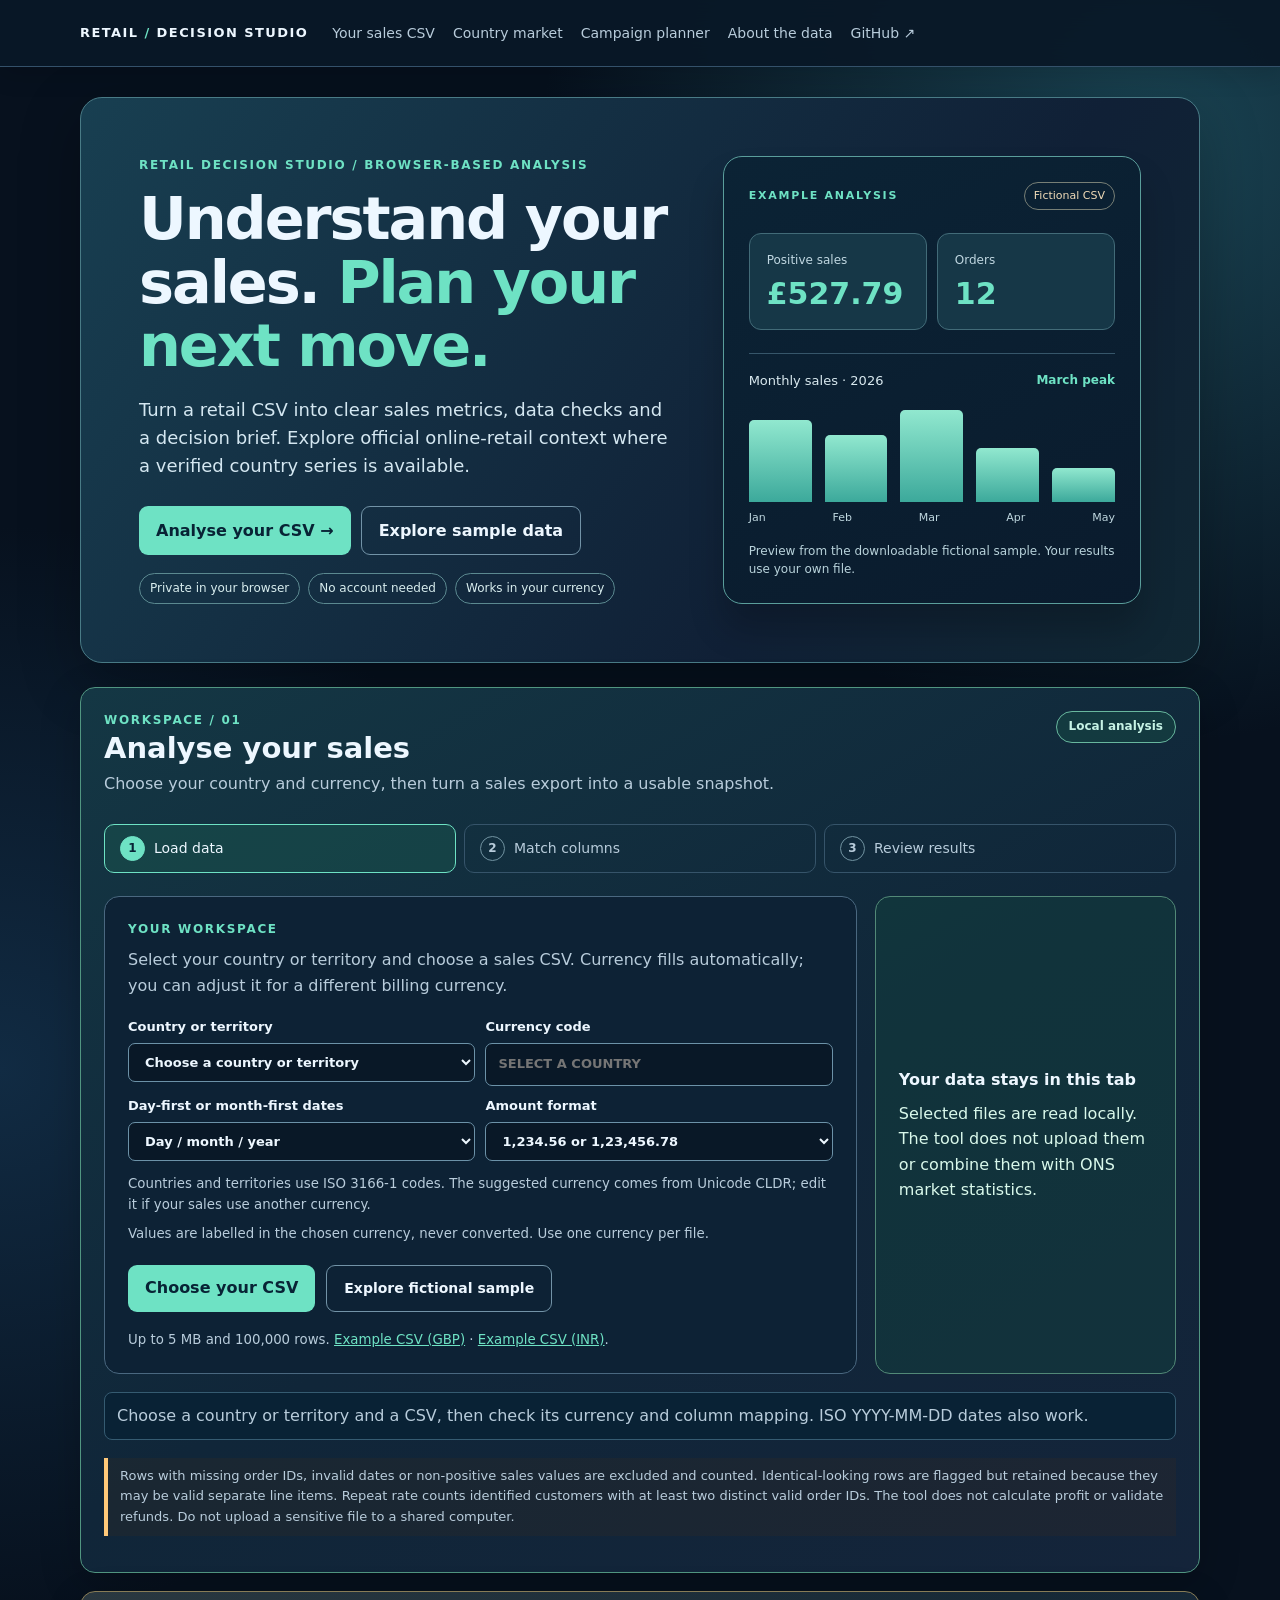
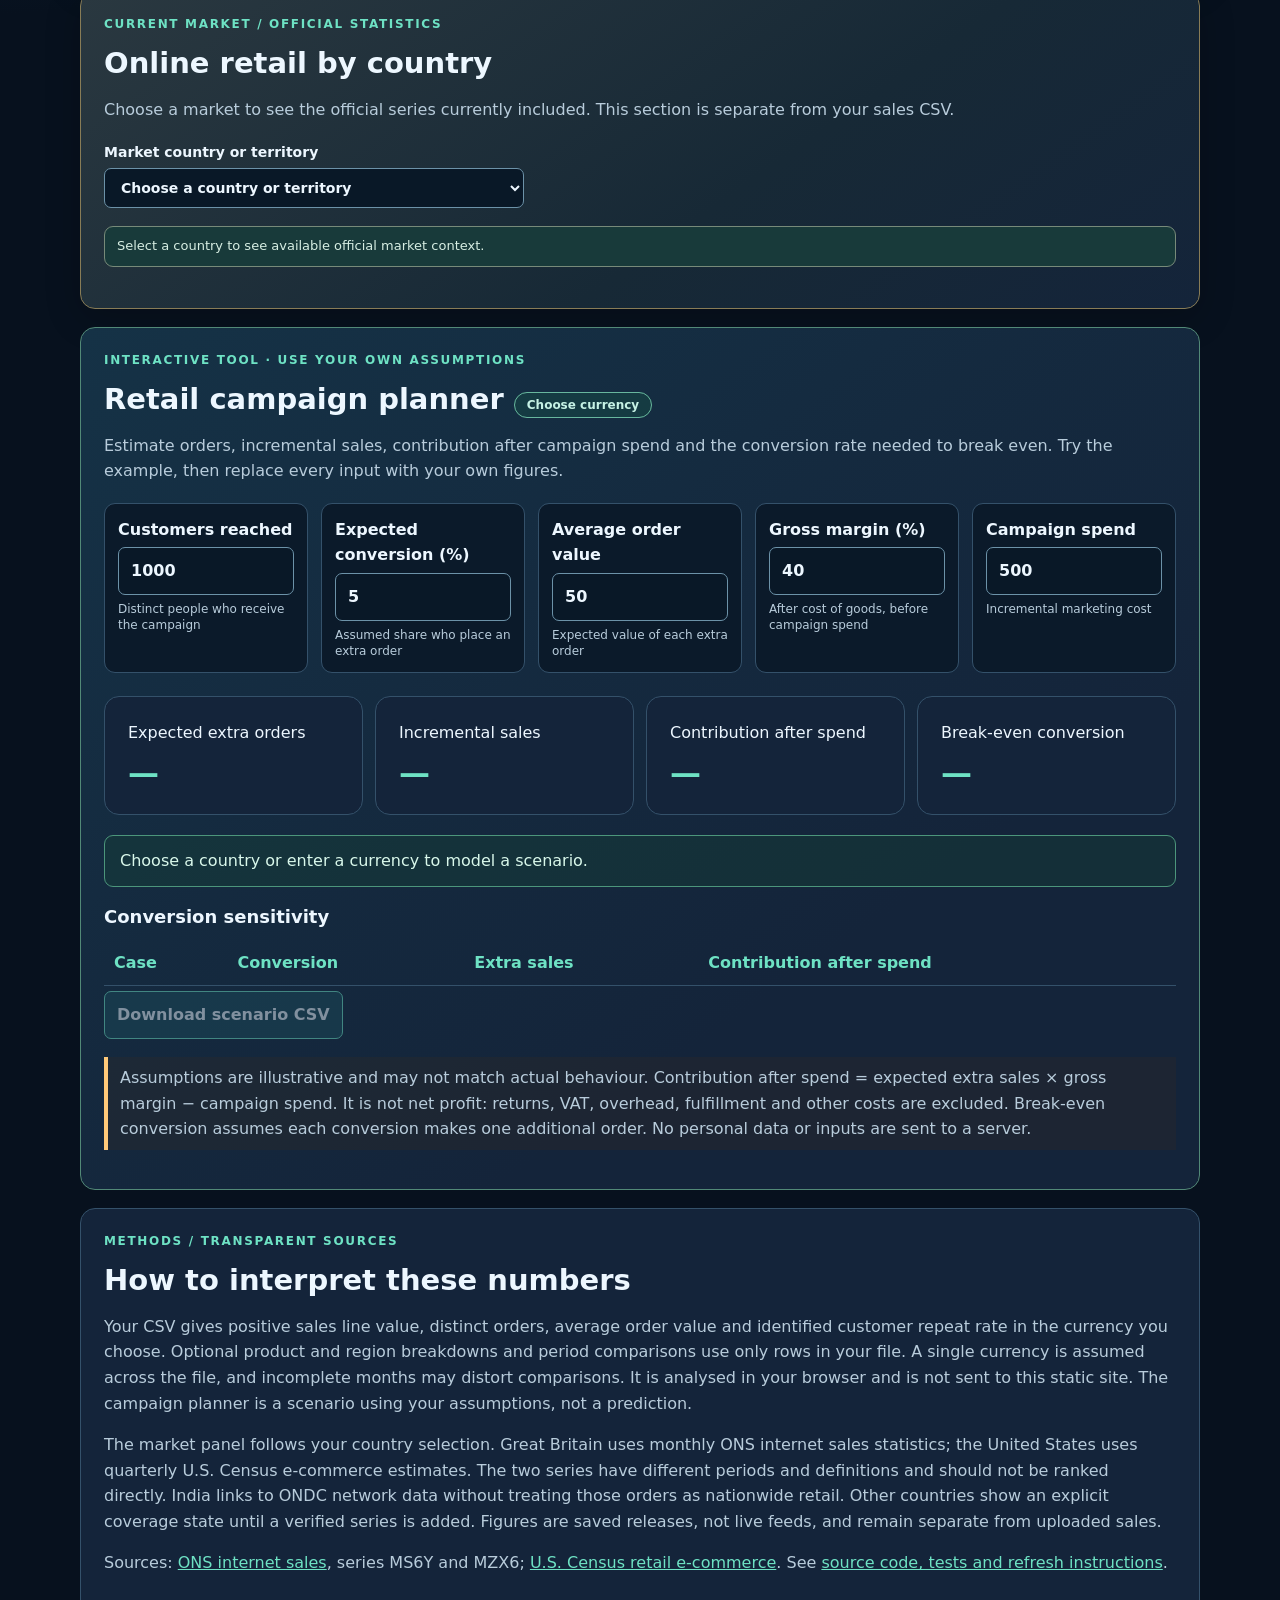
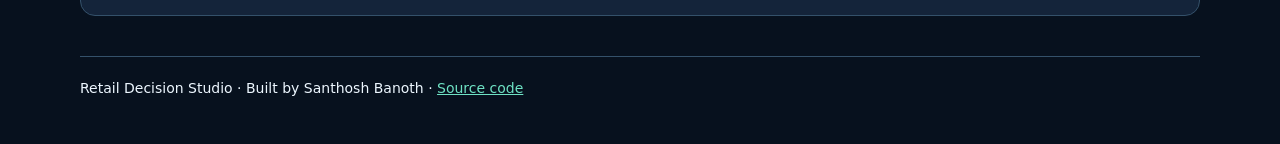
==== commit 4d94fc8d: "Refresh homepage hero with labelled sample analysis preview" ====
--- a/report.html
+++ b/report.html
@@ -1,6 +1,6 @@
-<!doctype html><html lang="en"><head><meta charset="utf-8"><meta name="viewport" content="width=device-width, initial-scale=1"><meta name="description" content="Analyse sales from any country in your own currency, explore official Great Britain market context, and model a campaign scenario."><title>Retail Decision Studio · Your sales and current market</title><link rel="stylesheet" href="style.css?v=market-2026-09"></head><body>
+<!doctype html><html lang="en"><head><meta charset="utf-8"><meta name="viewport" content="width=device-width, initial-scale=1"><meta name="description" content="Analyse sales from any country in your own currency, explore official Great Britain market context, and model a campaign scenario."><title>Retail Decision Studio · Your sales and current market</title><link rel="stylesheet" href="style.css?v=hero-2026-09"></head><body>
 <a class="skip" href="#main">Skip to content</a><header class="topbar"><div class="topbar-inner"><a class="brand" href="#overview">RETAIL<span> / </span>DECISION STUDIO</a><nav aria-label="Main navigation"><a href="#your-data">Your sales CSV</a><a href="#current-market">Country market</a><a href="#scenario">Campaign planner</a><a href="#about">About the data</a><a href="https://github.com/Banoth281/retail-growth-retention-decision-studio">GitHub ↗</a></nav></div></header>
-<main id="main"><div class="hero" id="overview"><div class="hero-copy"><p class="eyebrow">Retail Decision Studio / free browser tool</p><h1>Your sales, <em>wherever you trade.</em></h1><p class="lede">Analyse your sales CSV in your currency, check its quality and model decisions. View official online-retail context for supported markets.</p><div class="actions"><a class="button" href="#your-data">Start with your sales →</a><a class="button secondary" href="#your-data" id="hero-sample">Try the sample</a></div><p class="hero-trust">No account · CSV analysed in your browser · Sample is fictional</p></div><div class="hero-preview" aria-label="What the product includes"><span class="preview-label">YOUR WORKFLOW</span><div class="preview-row"><span class="preview-index">01</span><span>Load a sales file</span><span class="preview-mark">↗</span></div><div class="preview-row"><span class="preview-index">02</span><span>Check the numbers</span><span class="preview-mark">↗</span></div><div class="preview-row"><span class="preview-index">03</span><span>Model a decision</span><span class="preview-mark">↗</span></div><p>Your file and official market statistics are kept separate.</p></div></div>
+<main id="main"><div class="hero" id="overview"><div class="hero-copy"><p class="eyebrow">Retail Decision Studio / browser-based analysis</p><h1>Understand your sales. <em>Plan your next move.</em></h1><p class="lede">Turn a retail CSV into clear sales metrics, data checks and a decision brief. Explore official online-retail context where a verified country series is available.</p><div class="actions"><a class="button" href="#your-data">Analyse your CSV →</a><a class="button secondary" href="#your-data" id="hero-sample">Explore sample data</a></div><p class="hero-trust"><span>Private in your browser</span><span>No account needed</span><span>Works in your currency</span></p></div><div class="hero-preview" aria-label="Preview of fictional example sales analysis"><div class="preview-top"><span class="preview-label">EXAMPLE ANALYSIS</span><span class="preview-pill">Fictional CSV</span></div><div class="preview-stats"><div><span>Positive sales</span><strong>£527.79</strong></div><div><span>Orders</span><strong>12</strong></div></div><div class="preview-chart"><div class="preview-chart-title"><span>Monthly sales · 2026</span><strong>March peak</strong></div><div class="preview-columns" aria-hidden="true"><span style="height:89%"></span><span style="height:73%"></span><span style="height:100%"></span><span style="height:58%"></span><span style="height:37%"></span></div><div class="preview-labels"><span>Jan</span><span>Feb</span><span>Mar</span><span>Apr</span><span>May</span></div></div><p>Preview from the downloadable fictional sample. Your results use your own file.</p></div></div>
 <section id="your-data" class="own-tool"><div class="section-heading"><div><p class="eyebrow">Workspace / 01</p><h2>Analyse your sales</h2><p>Choose your country and currency, then turn a sales export into a usable snapshot.</p></div><span class="tool-badge">Local analysis</span></div><ol class="steps" aria-label="Analysis steps"><li id="step-load" class="active"><span>1</span> Load data</li><li id="step-map"><span>2</span> Match columns</li><li id="step-review"><span>3</span> Review results</li></ol>
 <div class="upload-panel"><div><p class="eyebrow">Your workspace</p><p>Select your country or territory and choose a sales CSV. Currency fills automatically; you can adjust it for a different billing currency.</p><div class="global-fields"><label>Country or territory<select id="country-name" aria-describedby="country-help"><option value="">Choose a country or territory</option></select></label><label>Currency code<input id="currency-code" type="text" value="" maxlength="3" placeholder="Select a country" aria-describedby="currency-help"></label><label>Day-first or month-first dates<select id="date-format"><option value="DMY">Day / month / year</option><option value="MDY">Month / day / year</option></select></label><label>Amount format<select id="number-format"><option value="dot">1,234.56 or 1,23,456.78</option><option value="comma">1.234,56</option></select></label></div><small id="country-help">Countries and territories use ISO 3166-1 codes. The suggested currency comes from Unicode CLDR; edit it if your sales use another currency.</small><small id="currency-help">Values are labelled in the chosen currency, never converted. Use one currency per file.</small><div class="upload-actions"><label class="file-button" for="sales-file">Choose your CSV<input id="sales-file" type="file" accept=".csv,text/csv"></label><button id="load-sample" class="button secondary" type="button">Explore fictional sample</button></div><small>Up to 5 MB and 100,000 rows. <a href="sample_sales.csv" download>Example CSV (GBP)</a> · <a href="sample_india_sales.csv" download>Example CSV (INR)</a>.</small></div><div class="privacy"><strong>Your data stays in this tab</strong><p>Selected files are read locally. The tool does not upload them or combine them with ONS market statistics.</p></div></div>
 <p id="csv-status" role="status" aria-live="polite">Choose a country or territory and a CSV, then check its currency and column mapping. ISO YYYY-MM-DD dates also work.</p>
@@ -12,4 +12,4 @@
 <div class="planner-fields"><label>Customers reached<input id="reached" type="number" min="0" max="10000000" step="1" value="1000"><small>Distinct people who receive the campaign</small></label><label>Expected conversion (%)<input id="conversion" type="number" min="0" max="100" step="0.1" value="5"><small>Assumed share who place an extra order</small></label><label>Average order value <input id="basket" type="number" min="0" max="1000000" step="0.01" value="50"><small>Expected value of each extra order</small></label><label>Gross margin (%)<input id="margin" type="number" min="0" max="100" step="0.1" value="40"><small>After cost of goods, before campaign spend</small></label><label>Campaign spend <input id="spend" type="number" min="0" max="100000000" step="0.01" value="500"><small>Incremental marketing cost</small></label></div>
 <p id="planner-error" role="alert" hidden>Enter valid numbers within the ranges shown.</p><div class="planner-results" aria-live="polite"><div class="card">Expected extra orders<div id="orders" class="value">50</div></div><div class="card">Incremental sales<div id="estimate" class="value">—</div></div><div class="card">Contribution after spend<div id="net" class="value">—</div></div><div class="card">Break-even conversion<div id="break-even" class="value">2.5%</div></div></div><p id="planner-insight" class="planner-insight">At these assumptions, estimated contribution covers campaign spend.</p>
 <h3>Conversion sensitivity</h3><div class="table-scroll"><table><thead><tr><th>Case</th><th>Conversion</th><th>Extra sales</th><th>Contribution after spend</th></tr></thead><tbody id="sensitivity"></tbody></table></div><button id="planner-export" type="button">Download scenario CSV</button><p class="note">Assumptions are illustrative and may not match actual behaviour. Contribution after spend = expected extra sales × gross margin − campaign spend. It is not net profit: returns, VAT, overhead, fulfillment and other costs are excluded. Break-even conversion assumes each conversion makes one additional order. No personal data or inputs are sent to a server.</p></section>
-<section id="about"><p class="eyebrow">Methods / transparent sources</p><h2>How to interpret these numbers</h2><p>Your CSV gives positive sales line value, distinct orders, average order value and identified customer repeat rate in the currency you choose. Optional product and region breakdowns and period comparisons use only rows in your file. A single currency is assumed across the file, and incomplete months may distort comparisons. It is analysed in your browser and is not sent to this static site. The campaign planner is a scenario using your assumptions, not a prediction.</p><p>The market panel follows your country selection. Great Britain uses monthly ONS internet sales statistics; the United States uses quarterly U.S. Census e-commerce estimates. The two series have different periods and definitions and should not be ranked directly. India links to ONDC network data without treating those orders as nationwide retail. Other countries show an explicit coverage state until a verified series is added. Figures are saved releases, not live feeds, and remain separate from uploaded sales.</p><p>Sources: <a href="https://www.ons.gov.uk/businessindustryandtrade/retailindustry/datasets/retailsalesindexinternetsales">ONS internet sales</a>, series MS6Y and MZX6; <a href="https://www.census.gov/retail/ecommerce.html">U.S. Census retail e-commerce</a>. See <a href="https://github.com/Banoth281/retail-growth-retention-decision-studio">source code, tests and refresh instructions</a>.</p></section></main><footer>Retail Decision Studio · Built by Santhosh Banoth · <a href="https://github.com/Banoth281/retail-growth-retention-decision-studio">Source code</a></footer><script src="campaign.js?v=market-2026-09"></script><script src="country_currencies.js?v=market-2026-09"></script><script src="your_data.js?v=market-2026-09"></script><script src="market_context.js?v=market-2026-09"></script></body></html>+<section id="about"><p class="eyebrow">Methods / transparent sources</p><h2>How to interpret these numbers</h2><p>Your CSV gives positive sales line value, distinct orders, average order value and identified customer repeat rate in the currency you choose. Optional product and region breakdowns and period comparisons use only rows in your file. A single currency is assumed across the file, and incomplete months may distort comparisons. It is analysed in your browser and is not sent to this static site. The campaign planner is a scenario using your assumptions, not a prediction.</p><p>The market panel follows your country selection. Great Britain uses monthly ONS internet sales statistics; the United States uses quarterly U.S. Census e-commerce estimates. The two series have different periods and definitions and should not be ranked directly. India links to ONDC network data without treating those orders as nationwide retail. Other countries show an explicit coverage state until a verified series is added. Figures are saved releases, not live feeds, and remain separate from uploaded sales.</p><p>Sources: <a href="https://www.ons.gov.uk/businessindustryandtrade/retailindustry/datasets/retailsalesindexinternetsales">ONS internet sales</a>, series MS6Y and MZX6; <a href="https://www.census.gov/retail/ecommerce.html">U.S. Census retail e-commerce</a>. See <a href="https://github.com/Banoth281/retail-growth-retention-decision-studio">source code, tests and refresh instructions</a>.</p></section></main><footer>Retail Decision Studio · Built by Santhosh Banoth · <a href="https://github.com/Banoth281/retail-growth-retention-decision-studio">Source code</a></footer><script src="campaign.js?v=hero-2026-09"></script><script src="country_currencies.js?v=hero-2026-09"></script><script src="your_data.js?v=hero-2026-09"></script><script src="market_context.js?v=hero-2026-09"></script></body></html>
--- a/style.css
+++ b/style.css
@@ -25,3 +25,8 @@
 .global-fields #country-name{width:100%;max-width:none}.upload-panel .eyebrow{margin:0 0 8px}.upload-panel .global-fields{margin-top:19px}
 
 .market-picker{width:min(420px,100%);margin:18px 0;font-size:14px}.market-picker select{width:100%;max-width:none}.market-now [id^="market-"] .section-heading h3{font-size:20px}.market-now #market-other,.market-now #market-in{border:1px solid #596f76;border-radius:12px;background:#192f3c;padding:20px}.market-now #market-empty{margin:18px 0}
+
+/* Product hero: a labelled sample outcome, not a claim about visitor data. */
+.hero{grid-template-columns:minmax(0,1.12fr) minmax(310px,.88fr);gap:clamp(26px,4vw,54px);padding:clamp(28px,5vw,58px)}.hero h1{font-size:clamp(38px,4.6vw,59px);line-height:1.08;max-width:700px}.hero .lede{font-size:18px;line-height:1.55;max-width:650px}.hero .actions{margin:26px 0 18px}.hero .actions .button{min-height:49px;display:inline-flex;align-items:center}.hero-trust{display:flex;flex-wrap:wrap;gap:8px;margin-top:16px}.hero-trust span{border:1px solid #5b8990;border-radius:99px;padding:5px 10px;color:#d8edee;font-size:12px}.hero-preview{padding:25px;background:linear-gradient(155deg,#0b2335,#0a1b2d);border-color:#5a9e9b}.preview-top{display:flex;justify-content:space-between;align-items:center;gap:12px}.preview-pill{font-size:11px;border:1px solid #777f76;color:#f0dbb8;border-radius:99px;padding:4px 9px;white-space:nowrap}.preview-stats{display:grid;grid-template-columns:1fr 1fr;gap:10px;margin:23px 0}.preview-stats>div{background:#163747;border:1px solid #426b78;border-radius:12px;padding:17px;min-width:0}.preview-stats span{display:block;font-size:12px;color:#c0d7e1}.preview-stats strong{display:block;color:var(--accent);font-size:clamp(23px,2.8vw,30px);line-height:1.2;margin-top:6px;font-variant-numeric:tabular-nums}.preview-chart{border-top:1px solid #36566a;padding-top:17px}.preview-chart-title,.preview-labels{display:flex;justify-content:space-between;gap:8px}.preview-chart-title{font-size:13px;color:#d9e9ef}.preview-chart-title strong{color:var(--accent);font-size:12px}.preview-columns{height:92px;display:grid;grid-template-columns:repeat(5,1fr);align-items:end;gap:13px;margin-top:18px}.preview-columns span{display:block;border-radius:5px 5px 0 0;background:linear-gradient(#91e8cf,#3ca99b);min-height:4px}.preview-labels{color:#bfd7df;font-size:11px;margin-top:7px}.hero-preview p{font-size:12px;line-height:1.5;margin:16px 0 0;color:#b9d3db}
+@media(max-width:820px){.hero{grid-template-columns:1fr}.hero-preview{display:block}.hero h1{max-width:680px}}
+@media(max-width:520px){.hero{gap:25px}.hero h1{font-size:36px}.hero .lede{font-size:16px}.hero .actions>*{width:100%;justify-content:center}.hero-preview{padding:18px}}
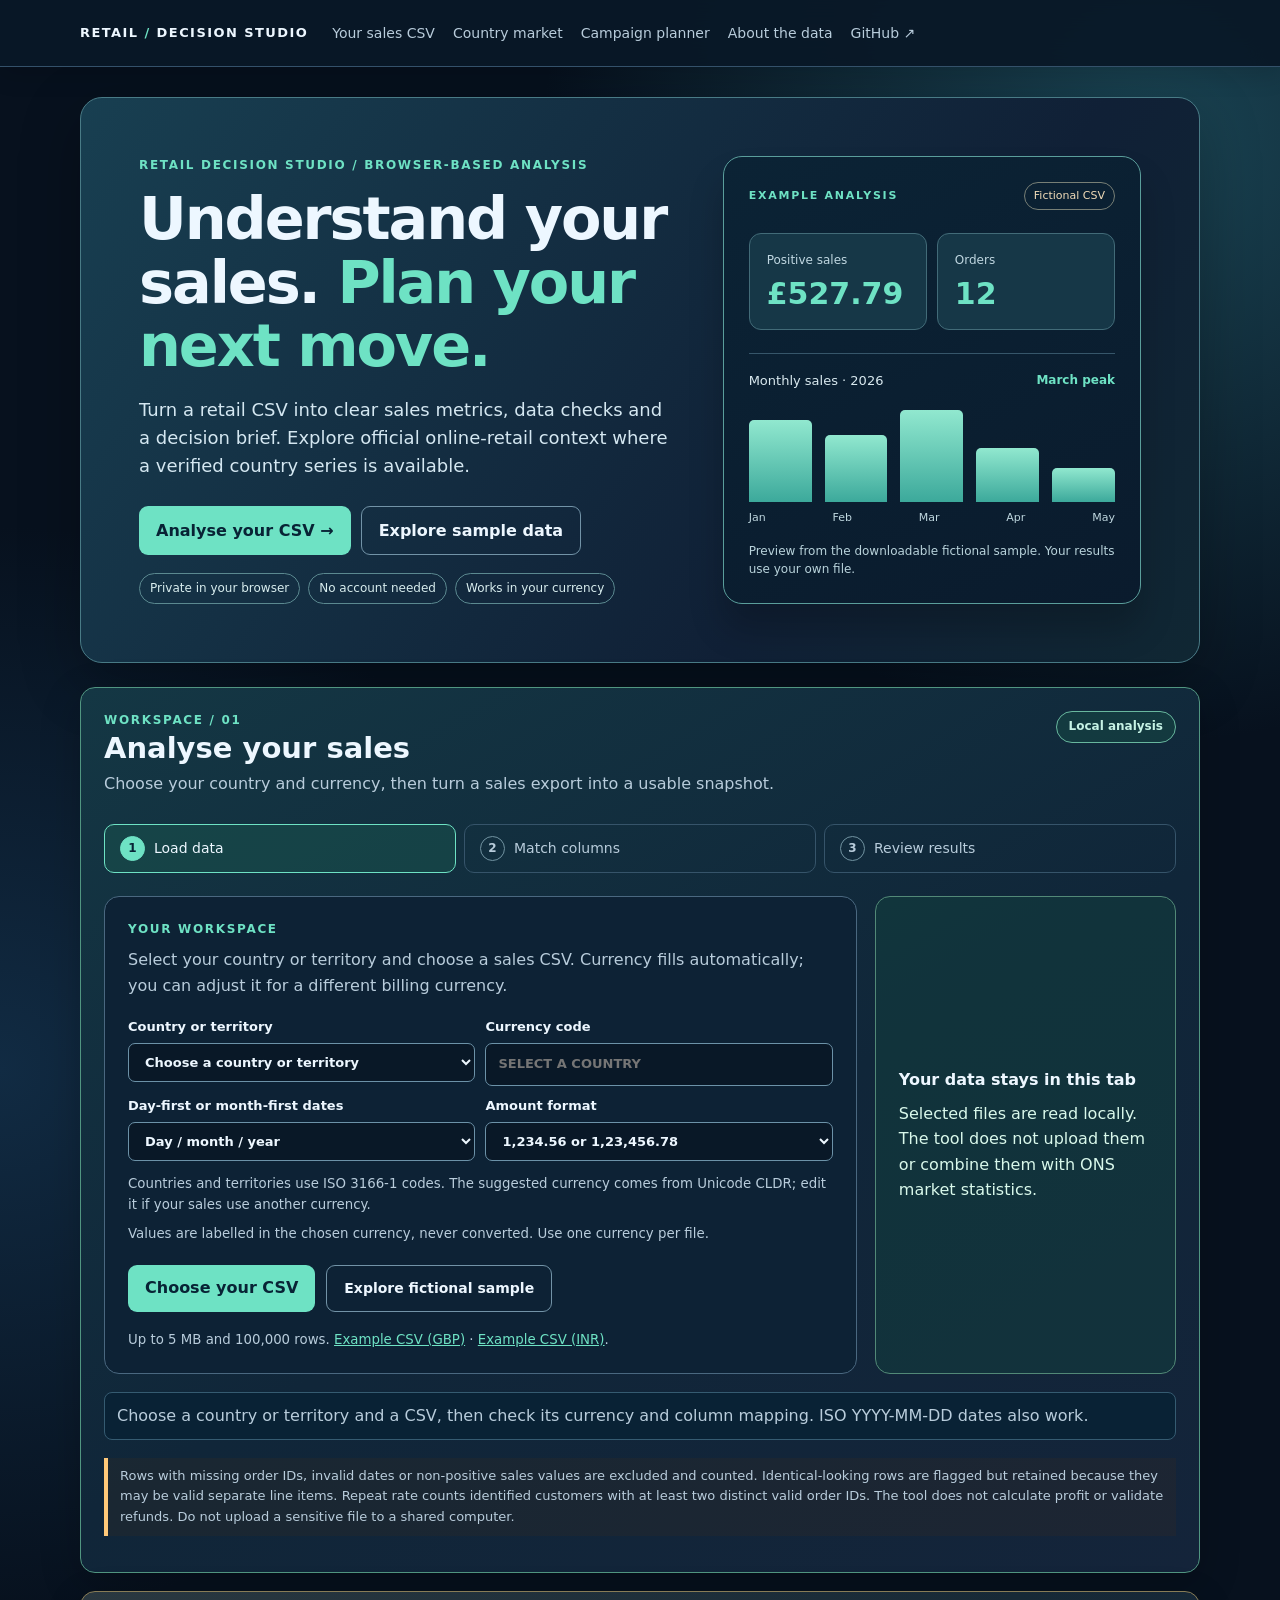
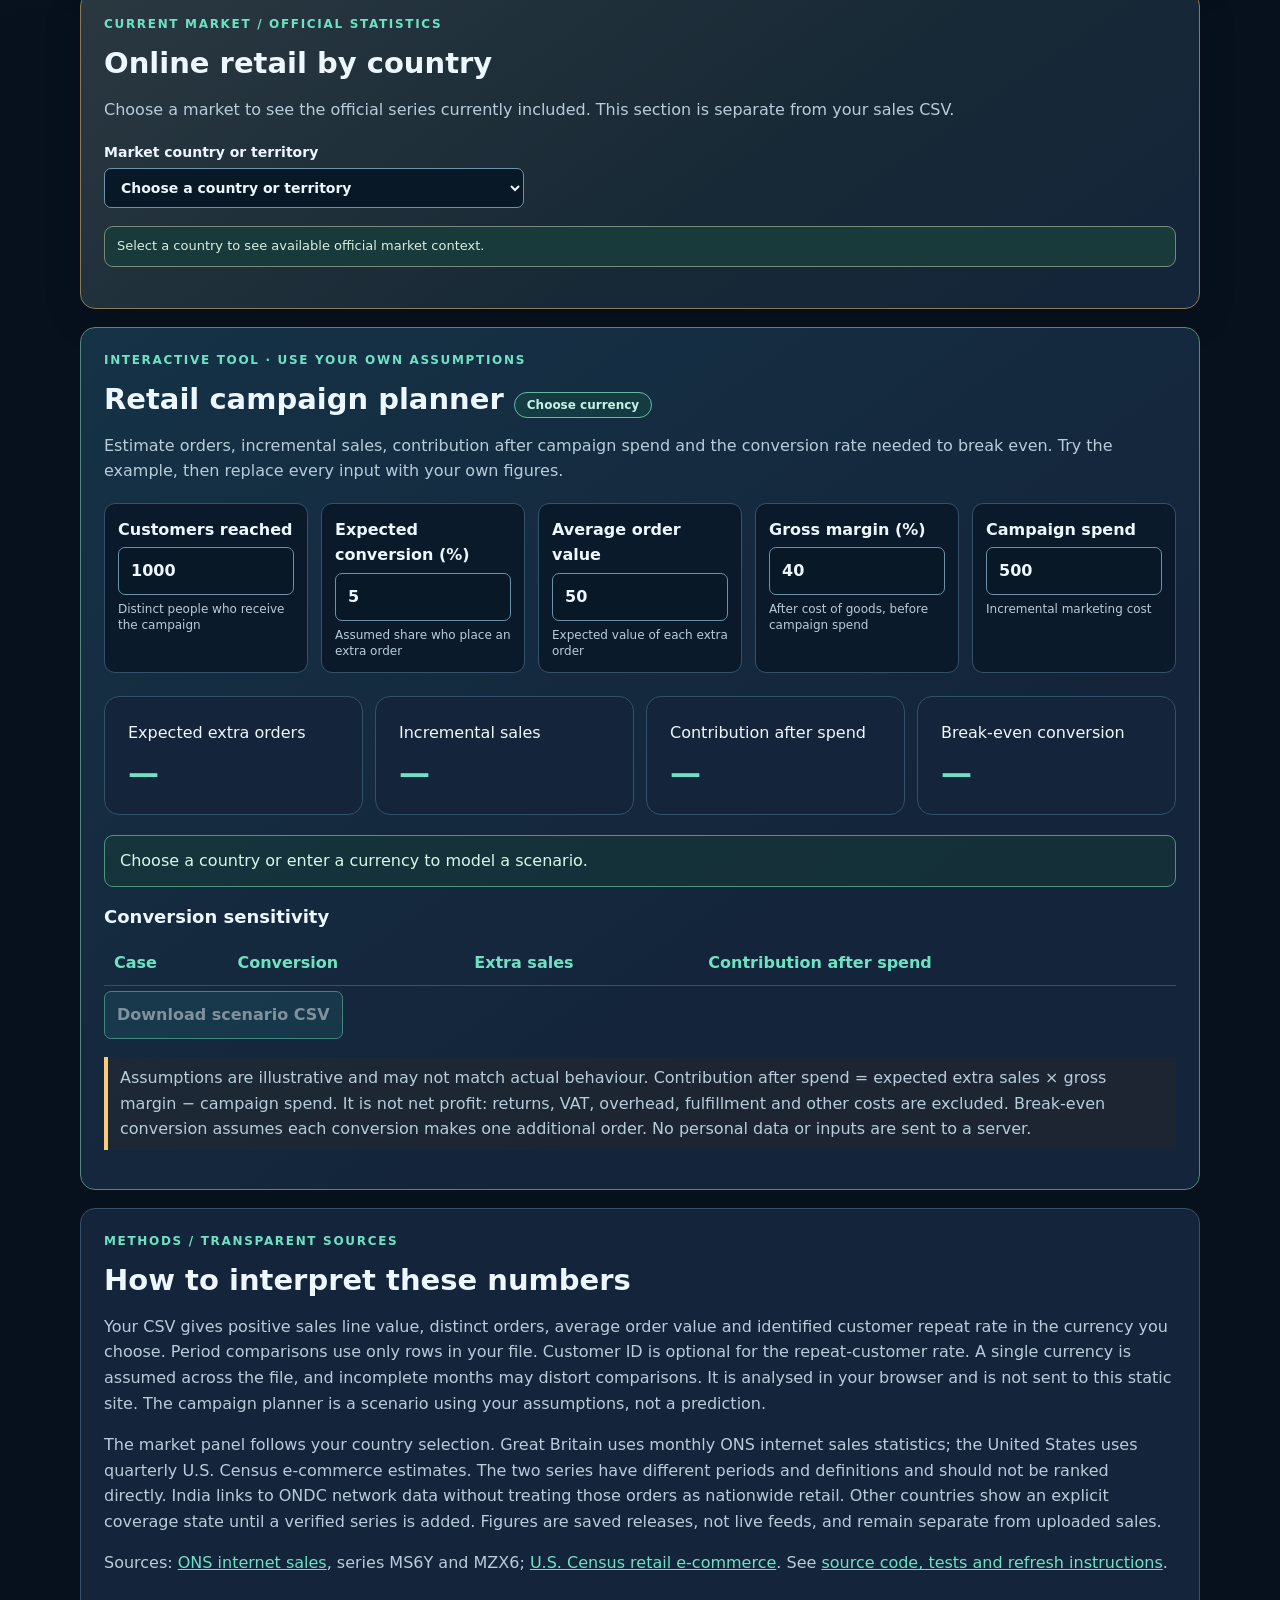
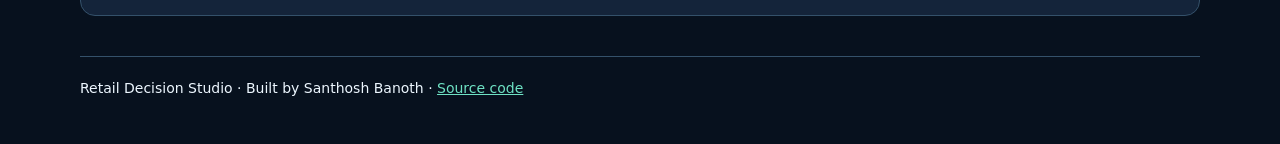
==== commit fdb40ae7: "Simplify CSV mapping to required fields and optional customer ID" ====
--- a/report.html
+++ b/report.html
@@ -4,12 +4,12 @@
 <section id="your-data" class="own-tool"><div class="section-heading"><div><p class="eyebrow">Workspace / 01</p><h2>Analyse your sales</h2><p>Choose your country and currency, then turn a sales export into a usable snapshot.</p></div><span class="tool-badge">Local analysis</span></div><ol class="steps" aria-label="Analysis steps"><li id="step-load" class="active"><span>1</span> Load data</li><li id="step-map"><span>2</span> Match columns</li><li id="step-review"><span>3</span> Review results</li></ol>
 <div class="upload-panel"><div><p class="eyebrow">Your workspace</p><p>Select your country or territory and choose a sales CSV. Currency fills automatically; you can adjust it for a different billing currency.</p><div class="global-fields"><label>Country or territory<select id="country-name" aria-describedby="country-help"><option value="">Choose a country or territory</option></select></label><label>Currency code<input id="currency-code" type="text" value="" maxlength="3" placeholder="Select a country" aria-describedby="currency-help"></label><label>Day-first or month-first dates<select id="date-format"><option value="DMY">Day / month / year</option><option value="MDY">Month / day / year</option></select></label><label>Amount format<select id="number-format"><option value="dot">1,234.56 or 1,23,456.78</option><option value="comma">1.234,56</option></select></label></div><small id="country-help">Countries and territories use ISO 3166-1 codes. The suggested currency comes from Unicode CLDR; edit it if your sales use another currency.</small><small id="currency-help">Values are labelled in the chosen currency, never converted. Use one currency per file.</small><div class="upload-actions"><label class="file-button" for="sales-file">Choose your CSV<input id="sales-file" type="file" accept=".csv,text/csv"></label><button id="load-sample" class="button secondary" type="button">Explore fictional sample</button></div><small>Up to 5 MB and 100,000 rows. <a href="sample_sales.csv" download>Example CSV (GBP)</a> · <a href="sample_india_sales.csv" download>Example CSV (INR)</a>.</small></div><div class="privacy"><strong>Your data stays in this tab</strong><p>Selected files are read locally. The tool does not upload them or combine them with ONS market statistics.</p></div></div>
 <p id="csv-status" role="status" aria-live="polite">Choose a country or territory and a CSV, then check its currency and column mapping. ISO YYYY-MM-DD dates also work.</p>
-<div id="csv-mapping" class="workspace-panel" hidden><p class="eyebrow">Step 2 / check the mapping</p><h3>Match your columns</h3><p>We made a best guess. Confirm each field before calculating.</p><div class="planner-fields"><label>Order date <select id="column-date"></select></label><label>Order ID <select id="column-order"></select></label><label>Sales value <select id="column-value"></select></label><label>Customer ID (optional) <select id="column-customer"></select></label><label>Product (optional) <select id="column-product"></select></label><label>Market / region (optional) <select id="column-market"></select></label></div><button id="own-run" type="button">Analyse sales →</button></div>
-<div id="own-results" class="workspace-panel" hidden><div class="results-heading"><div><p class="eyebrow">Step 3 / decision snapshot</p><h3>Your sales summary</h3><small id="own-source"></small></div><span class="tool-badge">Ready to review</span></div><div class="planner-results"><div class="card">Positive sales value<div class="value" id="own-revenue"></div></div><div class="card">Distinct orders<div class="value" id="own-orders"></div></div><div class="card">Average order value<div class="value" id="own-aov"></div></div><div class="card">Identified customer repeat rate<div class="value" id="own-repeat"></div></div></div><p id="own-insight" class="planner-insight"></p><h3>Monthly positive sales value</h3><div id="own-bars" class="bars" role="img" aria-label="Monthly positive sales value from the selected CSV"></div><h3>Latest recorded periods</h3><p id="own-period" class="period-card"></p><div class="breakdown-grid"><div id="own-products-section" hidden><h3>Top products by sales value</h3><div class="table-scroll"><table><thead><tr><th>Product</th><th>Positive sales value</th></tr></thead><tbody id="own-products"></tbody></table></div></div><div id="own-markets-section" hidden><h3>Top markets / regions</h3><div class="table-scroll"><table><thead><tr><th>Market / region</th><th>Positive sales value</th></tr></thead><tbody id="own-markets"></tbody></table></div></div></div><h3>Data checks</h3><p id="own-quality"></p><div class="result-actions"><button id="own-export" type="button" disabled>Download monthly summary CSV</button><button id="own-brief" type="button" disabled>Download decision brief</button><button id="use-my-aov" class="button secondary" type="button">Use my order value in planner →</button></div></div>
+<div id="csv-mapping" class="workspace-panel" hidden><p class="eyebrow">Step 2 / check the mapping</p><h3>Match your columns</h3><p>Confirm the three required fields. Add Customer ID only if you want a repeat-customer rate.</p><div class="planner-fields"><label>Order date <select id="column-date"></select></label><label>Order ID <select id="column-order"></select></label><label>Sales value <select id="column-value"></select></label><label>Customer ID (optional) <select id="column-customer"></select></label></div><button id="own-run" type="button">Analyse sales →</button></div>
+<div id="own-results" class="workspace-panel" hidden><div class="results-heading"><div><p class="eyebrow">Step 3 / decision snapshot</p><h3>Your sales summary</h3><small id="own-source"></small></div><span class="tool-badge">Ready to review</span></div><div class="planner-results"><div class="card">Positive sales value<div class="value" id="own-revenue"></div></div><div class="card">Distinct orders<div class="value" id="own-orders"></div></div><div class="card">Average order value<div class="value" id="own-aov"></div></div><div class="card">Identified customer repeat rate<div class="value" id="own-repeat"></div></div></div><p id="own-insight" class="planner-insight"></p><h3>Monthly positive sales value</h3><div id="own-bars" class="bars" role="img" aria-label="Monthly positive sales value from the selected CSV"></div><h3>Latest recorded periods</h3><p id="own-period" class="period-card"></p><h3>Data checks</h3><p id="own-quality"></p><div class="result-actions"><button id="own-export" type="button" disabled>Download monthly summary CSV</button><button id="own-brief" type="button" disabled>Download decision brief</button><button id="use-my-aov" class="button secondary" type="button">Use my order value in planner →</button></div></div>
 <p class="note">Rows with missing order IDs, invalid dates or non-positive sales values are excluded and counted. Identical-looking rows are flagged but retained because they may be valid separate line items. Repeat rate counts identified customers with at least two distinct valid order IDs. The tool does not calculate profit or validate refunds. Do not upload a sensitive file to a shared computer.</p></section>
 <section id="current-market" class="market-now"><p class="eyebrow">Current market / official statistics</p><h2>Online retail by country</h2><p>Choose a market to see the official series currently included. This section is separate from your sales CSV.</p><label class="market-picker">Market country or territory<select id="market-country" aria-label="Market country or territory"><option value="">Choose a country or territory</option></select></label><p id="market-empty" class="market-scope">Select a country to see available official market context.</p><div id="market-gb" hidden><div class="section-heading"><div><h3>Great Britain · ONS internet sales</h3><p>Latest available month <strong>2026-08</strong> · published <strong>18 September 2026</strong></p></div><span class="tool-badge">ONS data</span></div><p class="market-scope">Great Britain only; this is not UK-wide or your retailer’s sales.</p><div class="cards"><div class="card">Online share of retail sales<div class="value">28.8%</div><small>Seasonally adjusted, excluding fuel</small></div><div class="card">Average weekly online sales<div class="value">£2,827.9m</div><small>Weekly estimate, not monthly retailer revenue</small></div><div class="card">Online share vs 2025-08<div class="value">+1.1 pp</div><small>Percentage point change, not sales growth</small></div></div><h3>Online share by month · 2026</h3><div class="bars" role="img" aria-label="ONS online share of retail sales by month in 2026, bar scale 20 to 35 percent"><div class="barrow"><span>2026-01</span><div class="bartrack"><div class="barfill" style="width:52.7%"></div></div><span class="barvalue">27.9%</span></div><div class="barrow"><span>2026-02</span><div class="bartrack"><div class="barfill" style="width:55.3%"></div></div><span class="barvalue">28.3%</span></div><div class="barrow"><span>2026-03</span><div class="bartrack"><div class="barfill" style="width:60.0%"></div></div><span class="barvalue">29.0%</span></div><div class="barrow"><span>2026-04</span><div class="bartrack"><div class="barfill" style="width:55.3%"></div></div><span class="barvalue">28.3%</span></div><div class="barrow"><span>2026-05</span><div class="bartrack"><div class="barfill" style="width:59.3%"></div></div><span class="barvalue">28.9%</span></div><div class="barrow"><span>2026-06</span><div class="bartrack"><div class="barfill" style="width:62.7%"></div></div><span class="barvalue">29.4%</span></div><div class="barrow"><span>2026-07</span><div class="bartrack"><div class="barfill" style="width:56.0%"></div></div><span class="barvalue">28.4%</span></div><div class="barrow"><span>2026-08</span><div class="bartrack"><div class="barfill" style="width:58.7%"></div></div><span class="barvalue">28.8%</span></div></div><p class="note">Bars use a 20–35% visual scale to show monthly differences. These are national market measures, not your uploaded sales. The ONS may revise previous months; no later month is assumed before it is released.</p><small>Source: <a href="https://www.ons.gov.uk/businessindustryandtrade/retailindustry/datasets/retailsalesindexinternetsales">ONS Retail Sales Index internet sales</a>, series MS6Y and MZX6. Refresh with <code>python ons_context.py</code>, then <code>python build_site.py</code>.</small></div><div id="market-us" hidden><div class="section-heading"><div><h3>United States · Census retail e-commerce</h3><p>Latest included quarter <strong>2026 Q2</strong> · published <strong>18 August 2026</strong></p></div><span class="tool-badge">U.S. Census</span></div><p class="market-scope">Quarterly U.S. retail e-commerce; separate methodology and period from Great Britain’s monthly ONS series.</p><div class="cards"><div class="card">E-commerce share of retail sales<div class="value">17.1%</div><small>Seasonally adjusted, 2026 Q2</small></div><div class="card">Retail e-commerce sales<div class="value">$340.2bn</div><small>Seasonally adjusted, 2026 Q2; not adjusted for price changes</small></div><div class="card">E-commerce sales vs 2025 Q2<div class="value">+12.2%</div><small>Year-on-year change in seasonally adjusted estimate (±0.9 pp)</small></div></div><p class="note">The Census estimate is quarterly and follows a different definition from the ONS monthly Great Britain series. Do not compare these shares as a like-for-like country ranking.</p><small>Source: <a href="https://www.census.gov/retail/ecommerce.html">U.S. Census Bureau, Quarterly Retail E-Commerce Sales, 2026 Q2</a>.</small></div><div id="market-in" hidden><h3>India · source coverage</h3><p class="market-scope">No verified nationwide online-retail share series is included for India. The ONDC data below measure orders on that network only, not all Indian e-commerce.</p><p>Explore <a href="https://opendata.ondc.org/retail">ONDC retail orders open data</a>. Check its reporting dates and definitions before using a number in a decision.</p></div><div id="market-other" hidden><h3 id="market-other-title"></h3><p class="market-scope">No verified country-specific online-retail series has been added for this selection. The site will not substitute another country’s figures or invent a market estimate.</p><p>Your own CSV analysis and campaign scenario remain available in your selected currency.</p></div></section>
 <section id="scenario" class="planner"><p class="eyebrow">Interactive tool · use your own assumptions</p><h2>Retail campaign planner <span id="planner-currency" class="tool-badge">Choose currency</span></h2><p>Estimate orders, incremental sales, contribution after campaign spend and the conversion rate needed to break even. Try the example, then replace every input with your own figures.</p>
 <div class="planner-fields"><label>Customers reached<input id="reached" type="number" min="0" max="10000000" step="1" value="1000"><small>Distinct people who receive the campaign</small></label><label>Expected conversion (%)<input id="conversion" type="number" min="0" max="100" step="0.1" value="5"><small>Assumed share who place an extra order</small></label><label>Average order value <input id="basket" type="number" min="0" max="1000000" step="0.01" value="50"><small>Expected value of each extra order</small></label><label>Gross margin (%)<input id="margin" type="number" min="0" max="100" step="0.1" value="40"><small>After cost of goods, before campaign spend</small></label><label>Campaign spend <input id="spend" type="number" min="0" max="100000000" step="0.01" value="500"><small>Incremental marketing cost</small></label></div>
 <p id="planner-error" role="alert" hidden>Enter valid numbers within the ranges shown.</p><div class="planner-results" aria-live="polite"><div class="card">Expected extra orders<div id="orders" class="value">50</div></div><div class="card">Incremental sales<div id="estimate" class="value">—</div></div><div class="card">Contribution after spend<div id="net" class="value">—</div></div><div class="card">Break-even conversion<div id="break-even" class="value">2.5%</div></div></div><p id="planner-insight" class="planner-insight">At these assumptions, estimated contribution covers campaign spend.</p>
 <h3>Conversion sensitivity</h3><div class="table-scroll"><table><thead><tr><th>Case</th><th>Conversion</th><th>Extra sales</th><th>Contribution after spend</th></tr></thead><tbody id="sensitivity"></tbody></table></div><button id="planner-export" type="button">Download scenario CSV</button><p class="note">Assumptions are illustrative and may not match actual behaviour. Contribution after spend = expected extra sales × gross margin − campaign spend. It is not net profit: returns, VAT, overhead, fulfillment and other costs are excluded. Break-even conversion assumes each conversion makes one additional order. No personal data or inputs are sent to a server.</p></section>
-<section id="about"><p class="eyebrow">Methods / transparent sources</p><h2>How to interpret these numbers</h2><p>Your CSV gives positive sales line value, distinct orders, average order value and identified customer repeat rate in the currency you choose. Optional product and region breakdowns and period comparisons use only rows in your file. A single currency is assumed across the file, and incomplete months may distort comparisons. It is analysed in your browser and is not sent to this static site. The campaign planner is a scenario using your assumptions, not a prediction.</p><p>The market panel follows your country selection. Great Britain uses monthly ONS internet sales statistics; the United States uses quarterly U.S. Census e-commerce estimates. The two series have different periods and definitions and should not be ranked directly. India links to ONDC network data without treating those orders as nationwide retail. Other countries show an explicit coverage state until a verified series is added. Figures are saved releases, not live feeds, and remain separate from uploaded sales.</p><p>Sources: <a href="https://www.ons.gov.uk/businessindustryandtrade/retailindustry/datasets/retailsalesindexinternetsales">ONS internet sales</a>, series MS6Y and MZX6; <a href="https://www.census.gov/retail/ecommerce.html">U.S. Census retail e-commerce</a>. See <a href="https://github.com/Banoth281/retail-growth-retention-decision-studio">source code, tests and refresh instructions</a>.</p></section></main><footer>Retail Decision Studio · Built by Santhosh Banoth · <a href="https://github.com/Banoth281/retail-growth-retention-decision-studio">Source code</a></footer><script src="campaign.js?v=hero-2026-09"></script><script src="country_currencies.js?v=hero-2026-09"></script><script src="your_data.js?v=hero-2026-09"></script><script src="market_context.js?v=hero-2026-09"></script></body></html>+<section id="about"><p class="eyebrow">Methods / transparent sources</p><h2>How to interpret these numbers</h2><p>Your CSV gives positive sales line value, distinct orders, average order value and identified customer repeat rate in the currency you choose. Period comparisons use only rows in your file. Customer ID is optional for the repeat-customer rate. A single currency is assumed across the file, and incomplete months may distort comparisons. It is analysed in your browser and is not sent to this static site. The campaign planner is a scenario using your assumptions, not a prediction.</p><p>The market panel follows your country selection. Great Britain uses monthly ONS internet sales statistics; the United States uses quarterly U.S. Census e-commerce estimates. The two series have different periods and definitions and should not be ranked directly. India links to ONDC network data without treating those orders as nationwide retail. Other countries show an explicit coverage state until a verified series is added. Figures are saved releases, not live feeds, and remain separate from uploaded sales.</p><p>Sources: <a href="https://www.ons.gov.uk/businessindustryandtrade/retailindustry/datasets/retailsalesindexinternetsales">ONS internet sales</a>, series MS6Y and MZX6; <a href="https://www.census.gov/retail/ecommerce.html">U.S. Census retail e-commerce</a>. See <a href="https://github.com/Banoth281/retail-growth-retention-decision-studio">source code, tests and refresh instructions</a>.</p></section></main><footer>Retail Decision Studio · Built by Santhosh Banoth · <a href="https://github.com/Banoth281/retail-growth-retention-decision-studio">Source code</a></footer><script src="campaign.js?v=hero-2026-09"></script><script src="country_currencies.js?v=hero-2026-09"></script><script src="your_data.js?v=hero-2026-09"></script><script src="market_context.js?v=hero-2026-09"></script></body></html>
